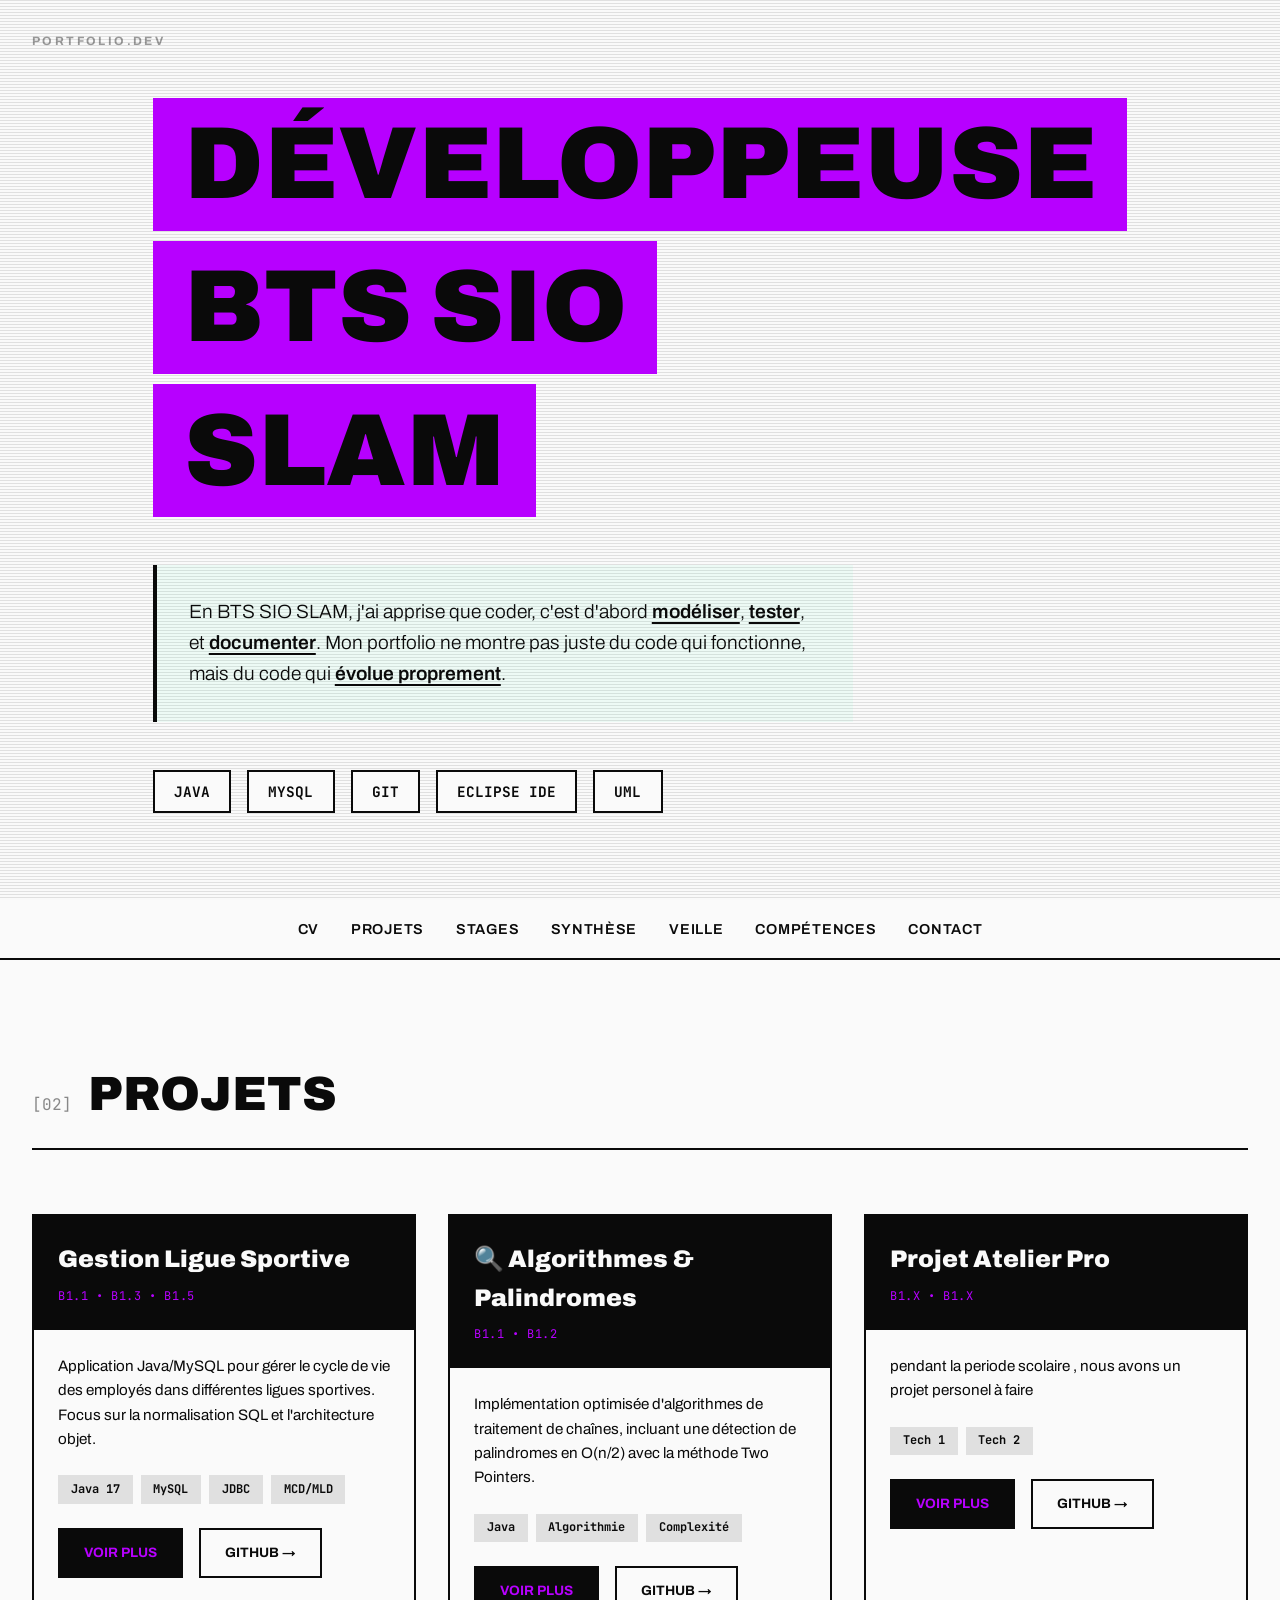
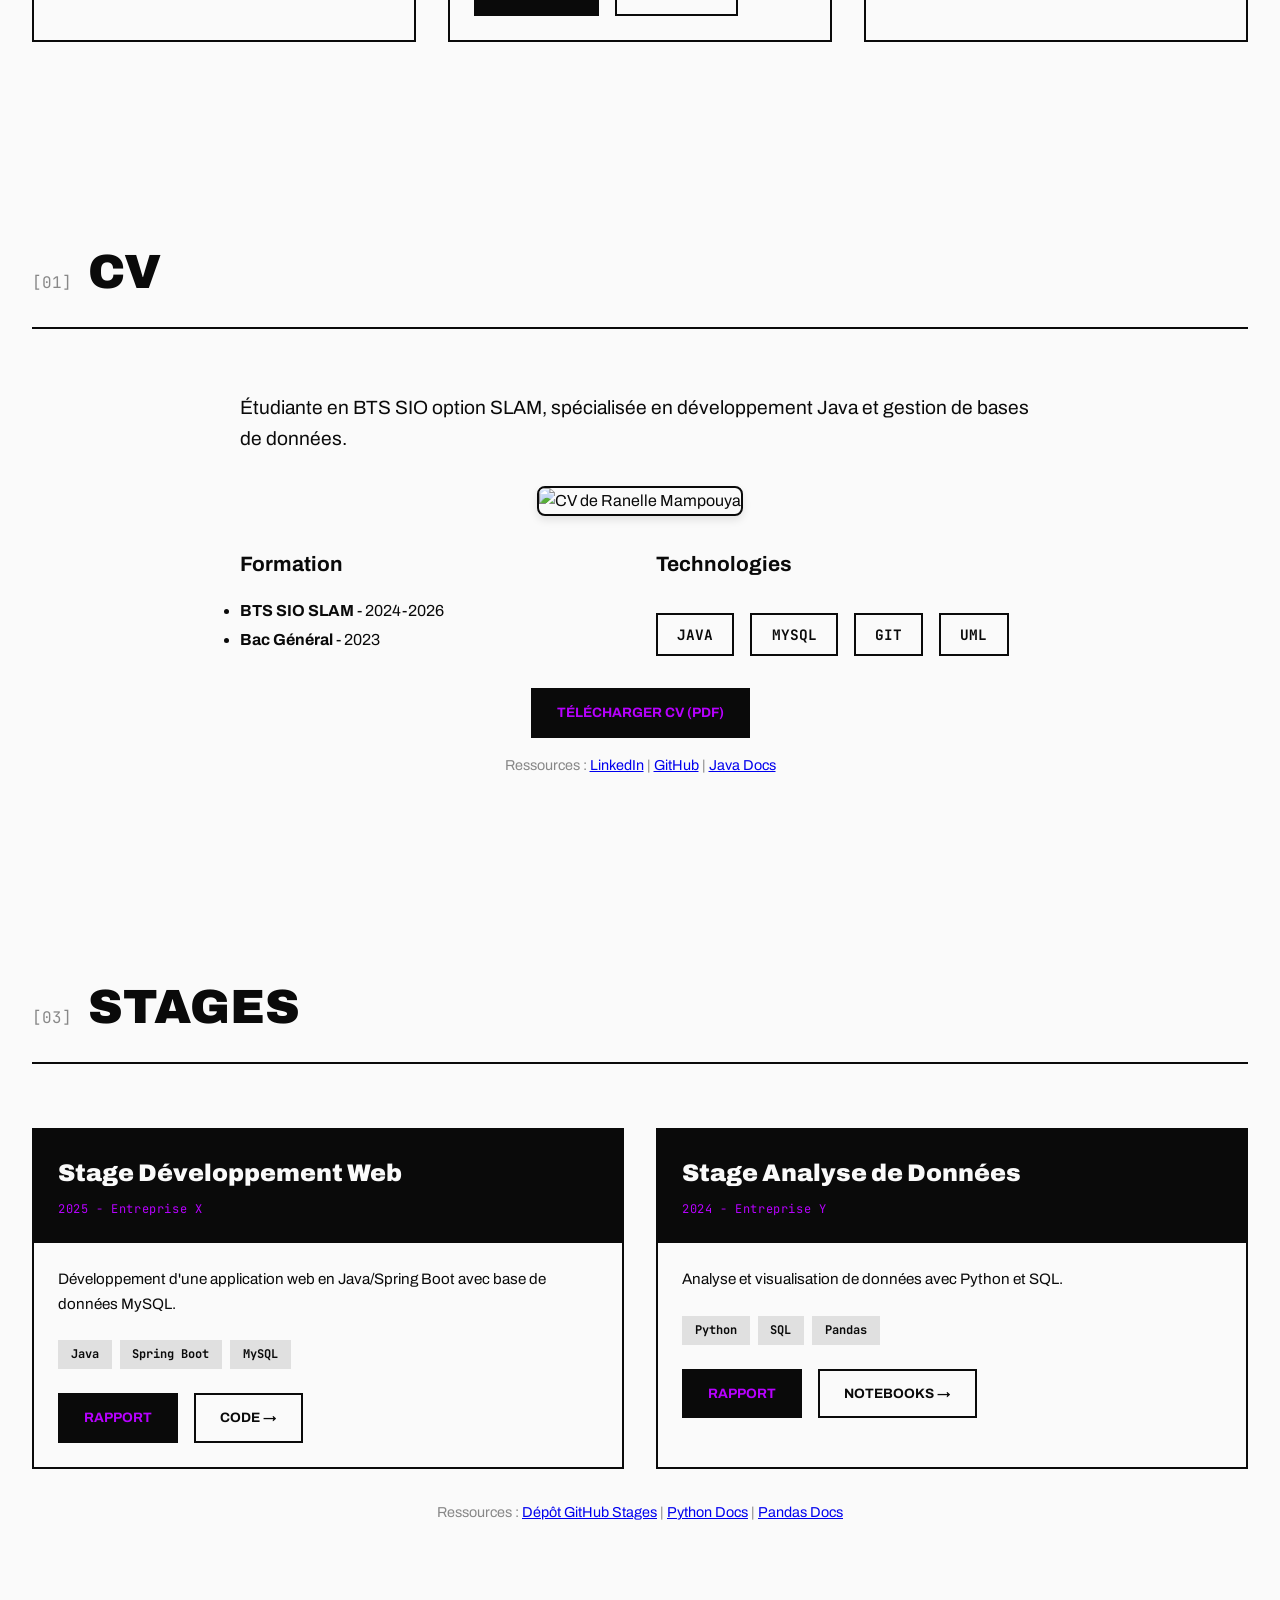
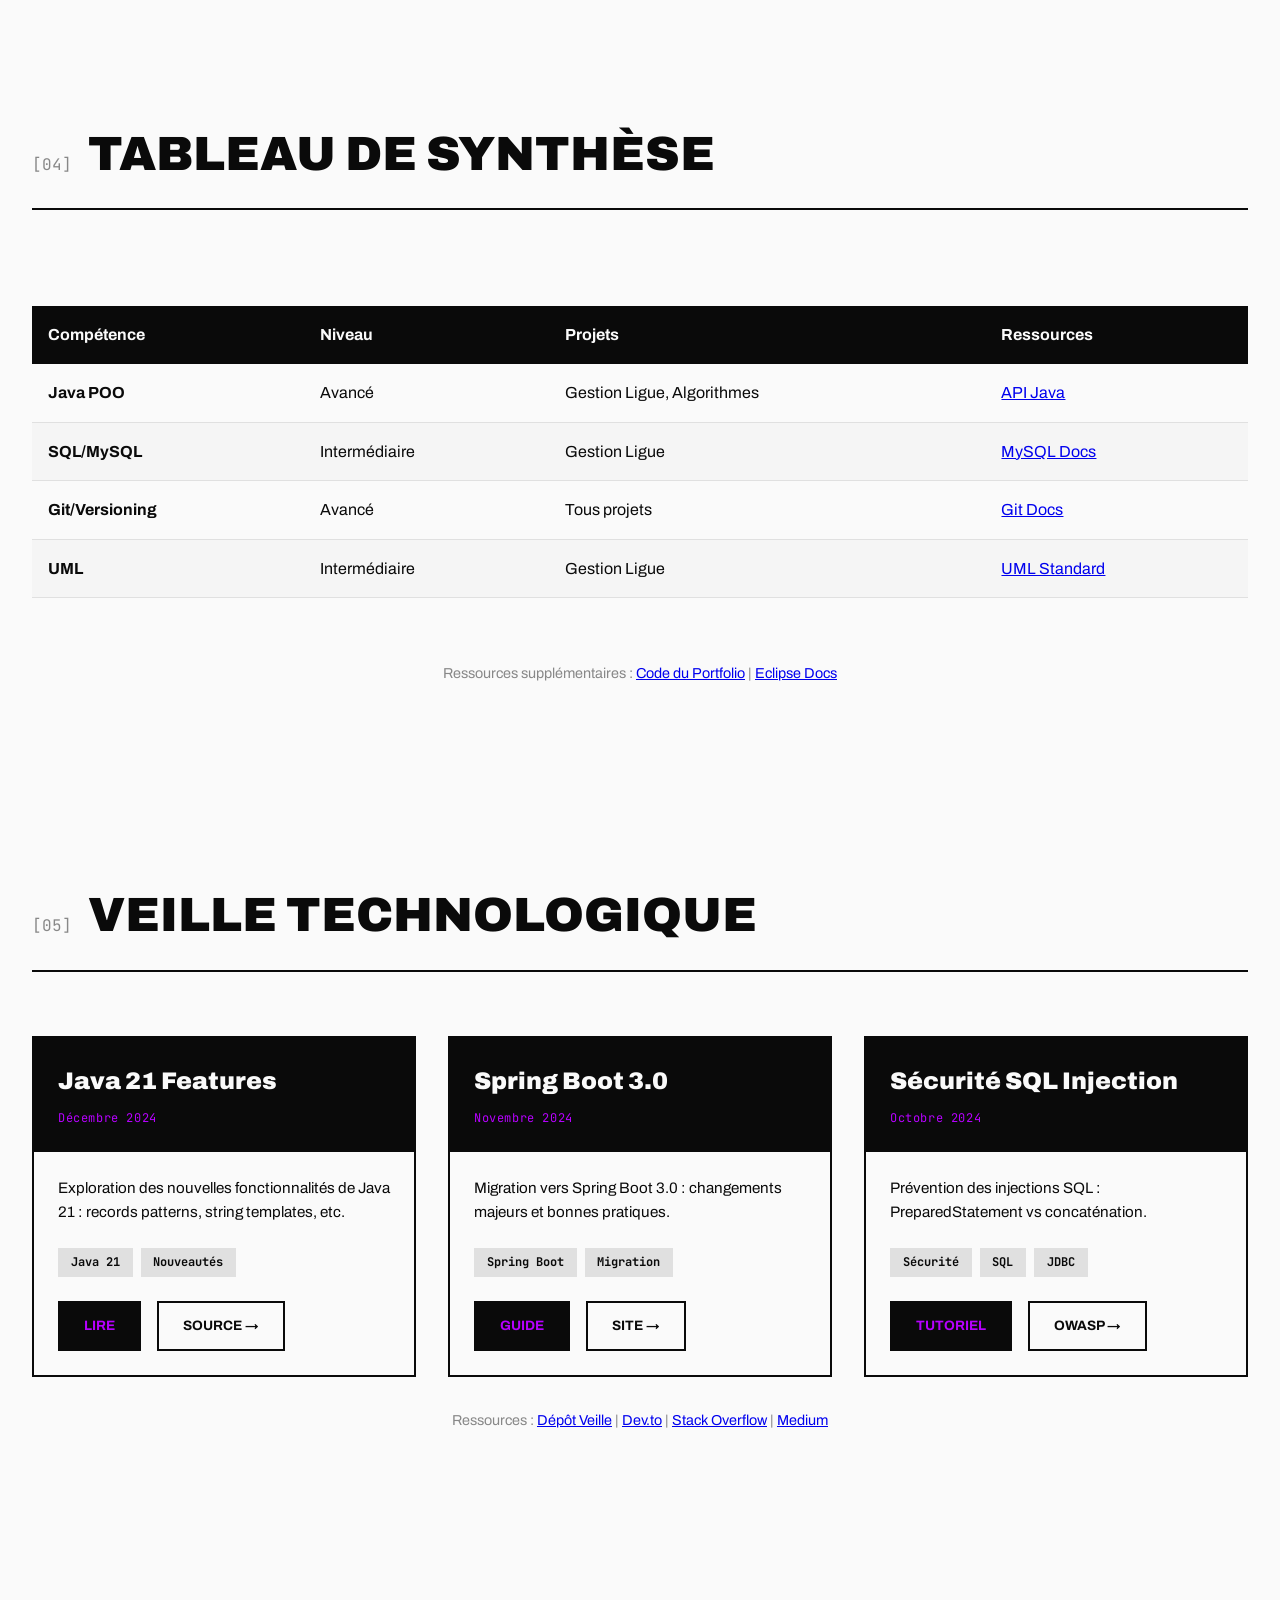
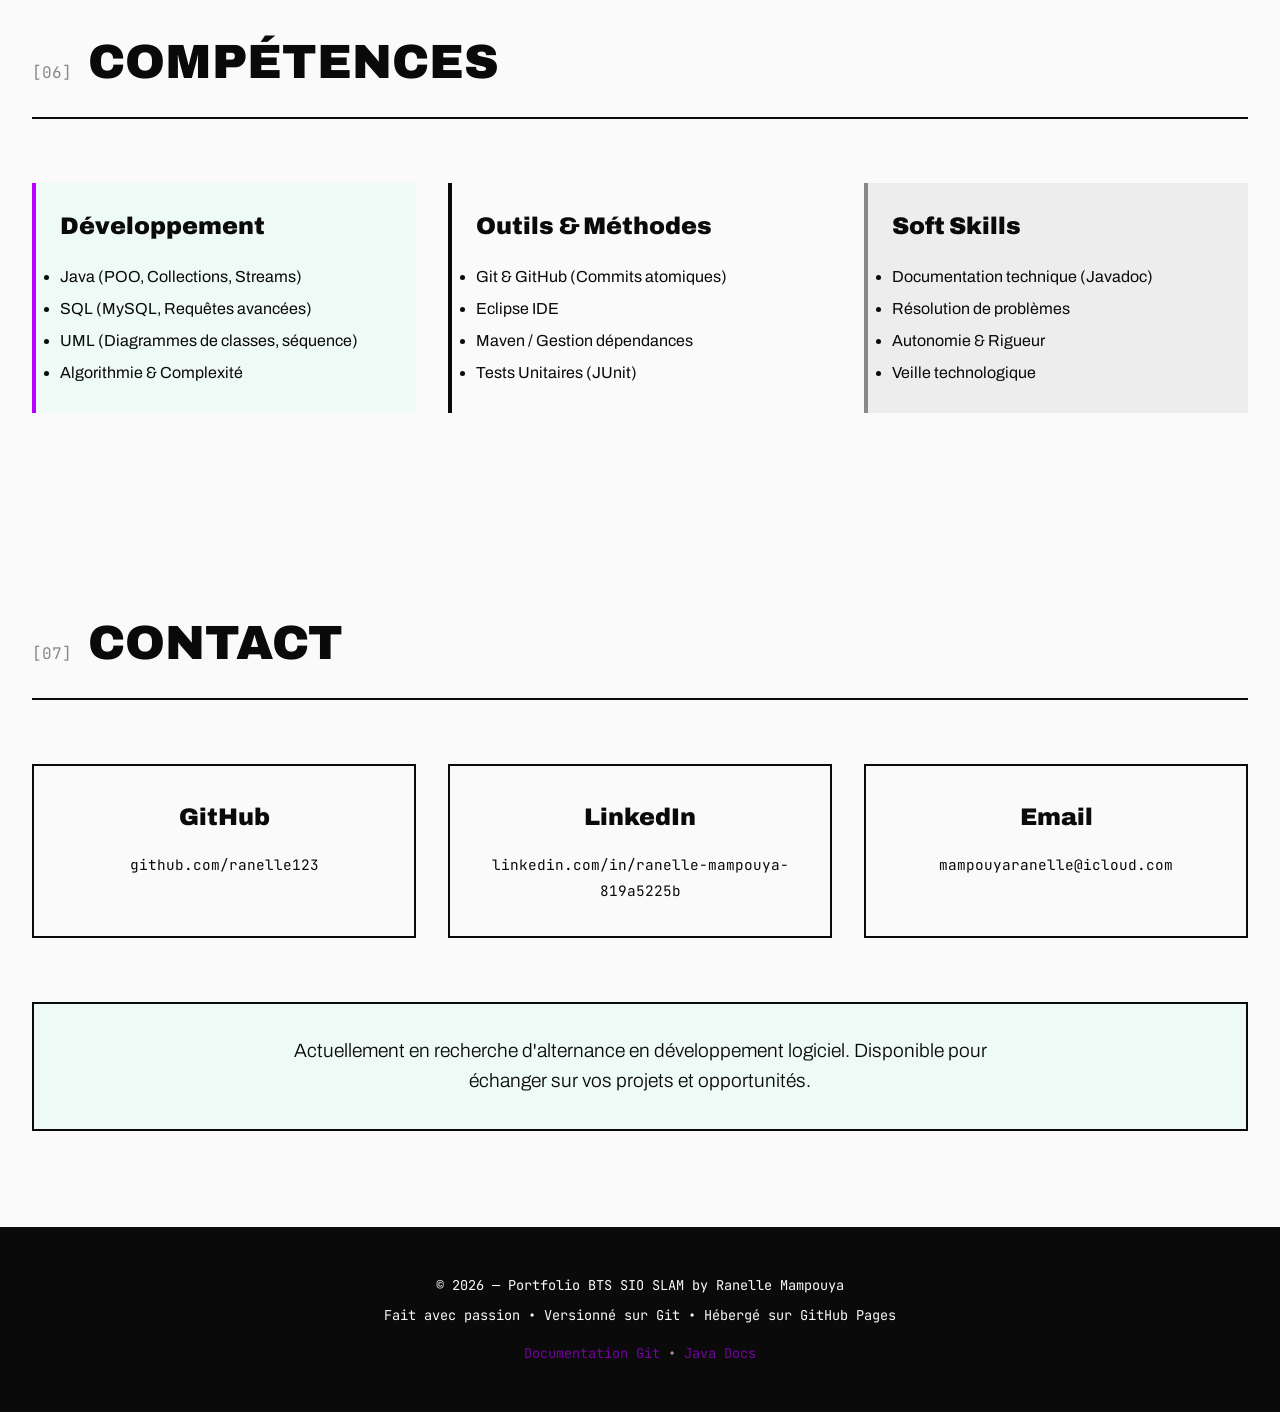
==== index.html @ 843cbacb "renommer les fichiers" ====
<!DOCTYPE html>
<html lang="fr">
<head>
    <meta charset="UTF-8">
    <meta name="viewport" content="width=device-width, initial-scale=1.0">
    <title>Portfolio BTS SIO SLAM — Développeur Java & SQL</title>
    <link rel="preconnect" href="https://fonts.googleapis.com">
    <link rel="preconnect" href="https://fonts.gstatic.com" crossorigin>
    <link href="https://fonts.googleapis.com/css2?family=JetBrains+Mono:wght@400;700&family=Archivo:wght@300;600;900&display=swap" rel="stylesheet">
    <link rel="stylesheet" href="Ranelle.css">
</head>
<body>
    <!-- HERO SECTION -->
    <section class="hero">
        <div class="hero-content">
            <h1>
                <span>Développeuse</span>
                <span>BTS SIO</span>
                <span>SLAM</span>
            </h1>
            
            <div class="manifesto">
                En BTS SIO SLAM, j'ai apprise que coder, c'est d'abord <strong>modéliser</strong>, <strong>tester</strong>, et <strong>documenter</strong>. Mon portfolio ne montre pas juste du code qui fonctionne, mais du code qui <strong>évolue proprement</strong>.
            </div>

            <div class="stack-badges">
                <span class="badge">Java</span>
                <span class="badge">MySQL</span>
                <span class="badge">Git</span>
                <span class="badge">Eclipse IDE</span>
                <span class="badge">UML</span>
            </div>
        </div>
    </section>

    <!-- NAVIGATION -->
    <nav id="main-nav">
        <ul>
            <li><a href="#cv">CV</a></li>
            <li><a href="#projets">Projets</a></li>
            <li><a href="#stages">Stages</a></li>
            <li><a href="#synthese">Synthèse</a></li>
            <li><a href="#veille">Veille</a></li>
            <li><a href="#competences">Compétences</a></li>
            <li><a href="#contact">Contact</a></li>
        </ul>
    </nav>

    <!-- PROJETS SECTION -->
    <section id="projets" class="fade-in">
        <div class="section-header">
            <span class="section-number">[02]</span>
            <h2 class="section-title">Projets</h2>
        </div>

        <div class="projects-grid">
            <!-- PROJET 1: Gestion Ligue Sportive -->
            <article class="project-card">
                <div class="project-header">
                    <h3 class="project-title"> Gestion Ligue Sportive</h3>
                    <p class="project-competences">B1.1 • B1.3 • B1.5</p>
                </div>
                <div class="project-body">
                    <p class="project-description">
                        Application Java/MySQL pour gérer le cycle de vie des employés dans différentes ligues sportives. Focus sur la normalisation SQL et l'architecture objet.
                    </p>
                    <div class="project-tech">
                        <span class="tech-tag">Java 17</span>
                        <span class="tech-tag">MySQL</span>
                        <span class="tech-tag">JDBC</span>
                        <span class="tech-tag">MCD/MLD</span>
                    </div>
                    <div class="project-actions">
                        <a href="#case-ligue" class="btn btn-primary" onclick="showCase('case-ligue'); return false;">Voir plus</a>
                        <a href="#" class="btn" onclick="alert('Lien GitHub: [À remplacer par votre URL]'); return false;">GitHub →</a>
                    </div>
                </div>
            </article>

            <!-- PROJET 2: Algorithmes de Recherche -->
            <article class="project-card">
                <div class="project-header">
                    <h3 class="project-title">🔍 Algorithmes & Palindromes</h3>
                    <p class="project-competences">B1.1 • B1.2</p>
                </div>
                <div class="project-body">
                    <p class="project-description">
                        Implémentation optimisée d'algorithmes de traitement de chaînes, incluant une détection de palindromes en O(n/2) avec la méthode Two Pointers.
                    </p>
                    <div class="project-tech">
                        <span class="tech-tag">Java</span>
                        <span class="tech-tag">Algorithmie</span>
                        <span class="tech-tag">Complexité</span>
                    </div>
                    <div class="project-actions">
                        <a href="#case-algo" class="btn btn-primary" onclick="showCase('case-algo'); return false;">Voir plus</a>
                        <a href="#" class="btn" onclick="alert('Lien GitHub: [À remplacer mon votre URL]'); return false;">GitHub →</a>
                    </div>
                </div>
            </article>

            <!-- PROJET 3: À PERSONNALISER -->
            <article class="project-card">
                <div class="project-header">
                    <h3 class="project-title">Projet Atelier Pro</h3>
                    <p class="project-competences">B1.X • B1.X</p>
                </div>
                <div class="project-body">
                    <p class="project-description">
                        pendant la periode scolaire , nous avons un projet personel à faire
                    </p>
                    <div class="project-tech">
                        <span class="tech-tag">Tech 1</span>
                        <span class="tech-tag">Tech 2</span>
                    </div>
                    <div class="project-actions">
                        <a href="Projet.html" class="btn btn-primary"> voir plus</a>
                        <a href="#" class="btn">GitHub →</a>
                    </div>
                </div>
            </article>
        </div>
    </section>

    <!-- CV SECTION -->
    <section id="cv" class="fade-in">
        <div class="section-header">
            <span class="section-number">[01]</span>
            <h2 class="section-title">CV</h2>
        </div>

        <div style="max-width: 800px; margin: 0 auto;">
            <p style="font-size: 1.2rem; margin-bottom: 2rem;">
                Étudiante en BTS SIO option SLAM, spécialisée en développement Java et gestion de bases de données.
            </p>

            <div style="text-align: center; margin-bottom: 2rem;">
                <img src="images/cv.jpg" alt="CV de Ranelle Mampouya" style="max-width: 100%; height: auto; border: 2px solid var(--noir); border-radius: 8px; box-shadow: 0 4px 8px rgba(0,0,0,0.1);">
            </div>

            <div style="display: grid; grid-template-columns: 1fr 1fr; gap: 2rem; margin-bottom: 2rem;">
                <div>
                    <h3 style="font-size: 1.3rem; margin-bottom: 1rem;">Formation</h3>
                    <ul style="line-height: 1.8;">
                        <li><strong>BTS SIO SLAM</strong> - 2024-2026</li>
                        <li><strong>Bac Général</strong> - 2023</li>
                    </ul>
                </div>
                <div>
                    <h3 style="font-size: 1.3rem; margin-bottom: 1rem;">Technologies</h3>
                    <div class="stack-badges" style="justify-content: flex-start;">
                        <span class="badge">Java</span>
                        <span class="badge">MySQL</span>
                        <span class="badge">Git</span>
                        <span class="badge">UML</span>
                    </div>
                </div>
            </div>

            <div style="text-align: center;">
                <a href="#" class="btn btn-primary" onclick="alert('Télécharger CV.pdf'); return false;">Télécharger CV (PDF)</a>
                <p style="margin-top: 1rem; font-size: 0.9rem; color: var(--gris);">
                    Ressources : <a href="https://www.linkedin.com/in/ranelle-mampouya-819a5225b/" target="_blank">LinkedIn</a> | 
                    <a href="https://github.com/ranelle123" target="_blank">GitHub</a> | 
                    <a href="https://docs.oracle.com/en/java/javase/17/docs/api/" target="_blank">Java Docs</a>
                </p>
            </div>
        </div>
    </section>

    <!-- STAGES SECTION -->
    <section id="stages" class="fade-in">
        <div class="section-header">
            <span class="section-number">[03]</span>
            <h2 class="section-title">Stages</h2>
        </div>

        <div class="projects-grid">
            <article class="project-card">
                <div class="project-header">
                    <h3 class="project-title">Stage Développement Web</h3>
                    <p class="project-competences">2025 - Entreprise X</p>
                </div>
                <div class="project-body">
                    <p class="project-description">
                        Développement d'une application web en Java/Spring Boot avec base de données MySQL.
                    </p>
                    <div class="project-tech">
                        <span class="tech-tag">Java</span>
                        <span class="tech-tag">Spring Boot</span>
                        <span class="tech-tag">MySQL</span>
                    </div>
                    <div class="project-actions">
                        <a href="#" class="btn btn-primary" onclick="alert('Rapport de stage disponible'); return false;">Rapport</a>
                        <a href="#" class="btn" onclick="alert('Code source sur GitHub'); return false;">Code →</a>
                    </div>
                </div>
            </article>

            <article class="project-card">
                <div class="project-header">
                    <h3 class="project-title">Stage Analyse de Données</h3>
                    <p class="project-competences">2024 - Entreprise Y</p>
                </div>
                <div class="project-body">
                    <p class="project-description">
                        Analyse et visualisation de données avec Python et SQL.
                    </p>
                    <div class="project-tech">
                        <span class="tech-tag">Python</span>
                        <span class="tech-tag">SQL</span>
                        <span class="tech-tag">Pandas</span>
                    </div>
                    <div class="project-actions">
                        <a href="#" class="btn btn-primary" onclick="alert('Rapport disponible'); return false;">Rapport</a>
                        <a href="#" class="btn" onclick="alert('Notebooks Jupyter'); return false;">Notebooks →</a>
                    </div>
                </div>
            </article>
        </div>

        <div style="text-align: center; margin-top: 2rem;">
            <p style="font-size: 0.9rem; color: var(--gris);">
                Ressources : <a href="https://github.com/ranelle123/stages" target="_blank">Dépôt GitHub Stages</a> | 
                <a href="https://docs.python.org/3/" target="_blank">Python Docs</a> | 
                <a href="https://pandas.pydata.org/docs/" target="_blank">Pandas Docs</a>
            </p>
        </div>
    </section>

    <!-- TABLEAU DE SYNTHESE SECTION -->
    <section id="synthese" class="fade-in">
        <div class="section-header">
            <span class="section-number">[04]</span>
            <h2 class="section-title">Tableau de Synthèse</h2>
        </div>

        <div style="overflow-x: auto;">
            <table style="width: 100%; border-collapse: collapse; margin: 2rem 0;">
                <thead>
                    <tr style="background: var(--noir); color: var(--blanc);">
                        <th style="padding: 1rem; text-align: left;">Compétence</th>
                        <th style="padding: 1rem; text-align: left;">Niveau</th>
                        <th style="padding: 1rem; text-align: left;">Projets</th>
                        <th style="padding: 1rem; text-align: left;">Ressources</th>
                    </tr>
                </thead>
                <tbody>
                    <tr style="border-bottom: 1px solid var(--gris-clair);">
                        <td style="padding: 1rem;"><strong>Java POO</strong></td>
                        <td style="padding: 1rem;">Avancé</td>
                        <td style="padding: 1rem;">Gestion Ligue, Algorithmes</td>
                        <td style="padding: 1rem;"><a href="https://docs.oracle.com/en/java/javase/17/docs/api/" target="_blank">API Java</a></td>
                    </tr>
                    <tr style="border-bottom: 1px solid var(--gris-clair); background: rgba(0,0,0,0.02);">
                        <td style="padding: 1rem;"><strong>SQL/MySQL</strong></td>
                        <td style="padding: 1rem;">Intermédiaire</td>
                        <td style="padding: 1rem;">Gestion Ligue</td>
                        <td style="padding: 1rem;"><a href="https://dev.mysql.com/doc/" target="_blank">MySQL Docs</a></td>
                    </tr>
                    <tr style="border-bottom: 1px solid var(--gris-clair);">
                        <td style="padding: 1rem;"><strong>Git/Versioning</strong></td>
                        <td style="padding: 1rem;">Avancé</td>
                        <td style="padding: 1rem;">Tous projets</td>
                        <td style="padding: 1rem;"><a href="https://git-scm.com/doc" target="_blank">Git Docs</a></td>
                    </tr>
                    <tr style="border-bottom: 1px solid var(--gris-clair); background: rgba(0,0,0,0.02);">
                        <td style="padding: 1rem;"><strong>UML</strong></td>
                        <td style="padding: 1rem;">Intermédiaire</td>
                        <td style="padding: 1rem;">Gestion Ligue</td>
                        <td style="padding: 1rem;"><a href="https://www.uml.org/" target="_blank">UML Standard</a></td>
                    </tr>
                </tbody>
            </table>
        </div>

        <div style="text-align: center; margin-top: 2rem;">
            <p style="font-size: 0.9rem; color: var(--gris);">
                Ressources supplémentaires : <a href="https://github.com/ranelle123/portfolio" target="_blank">Code du Portfolio</a> | 
                <a href="https://www.eclipse.org/documentation/" target="_blank">Eclipse Docs</a>
            </p>
        </div>
    </section>

    <!-- VEILLE SECTION -->
    <section id="veille" class="fade-in">
        <div class="section-header">
            <span class="section-number">[05]</span>
            <h2 class="section-title">Veille Technologique</h2>
        </div>

        <div class="projects-grid">
            <article class="project-card">
                <div class="project-header">
                    <h3 class="project-title">Java 21 Features</h3>
                    <p class="project-competences">Décembre 2024</p>
                </div>
                <div class="project-body">
                    <p class="project-description">
                        Exploration des nouvelles fonctionnalités de Java 21 : records patterns, string templates, etc.
                    </p>
                    <div class="project-tech">
                        <span class="tech-tag">Java 21</span>
                        <span class="tech-tag">Nouveautés</span>
                    </div>
                    <div class="project-actions">
                        <a href="#" class="btn btn-primary" onclick="alert('Article complet'); return false;">Lire</a>
                        <a href="https://openjdk.org/projects/jdk/21/" target="_blank" class="btn">Source →</a>
                    </div>
                </div>
            </article>

            <article class="project-card">
                <div class="project-header">
                    <h3 class="project-title">Spring Boot 3.0</h3>
                    <p class="project-competences">Novembre 2024</p>
                </div>
                <div class="project-body">
                    <p class="project-description">
                        Migration vers Spring Boot 3.0 : changements majeurs et bonnes pratiques.
                    </p>
                    <div class="project-tech">
                        <span class="tech-tag">Spring Boot</span>
                        <span class="tech-tag">Migration</span>
                    </div>
                    <div class="project-actions">
                        <a href="#" class="btn btn-primary" onclick="alert('Guide de migration'); return false;">Guide</a>
                        <a href="https://spring.io/projects/spring-boot" target="_blank" class="btn">Site →</a>
                    </div>
                </div>
            </article>

            <article class="project-card">
                <div class="project-header">
                    <h3 class="project-title">Sécurité SQL Injection</h3>
                    <p class="project-competences">Octobre 2024</p>
                </div>
                <div class="project-body">
                    <p class="project-description">
                        Prévention des injections SQL : PreparedStatement vs concaténation.
                    </p>
                    <div class="project-tech">
                        <span class="tech-tag">Sécurité</span>
                        <span class="tech-tag">SQL</span>
                        <span class="tech-tag">JDBC</span>
                    </div>
                    <div class="project-actions">
                        <a href="#" class="btn btn-primary" onclick="alert('Tutoriel sécurité'); return false;">Tutoriel</a>
                        <a href="https://owasp.org/www-community/attacks/SQL_Injection" target="_blank" class="btn">OWASP →</a>
                    </div>
                </div>
            </article>
        </div>

        <div style="text-align: center; margin-top: 2rem;">
            <p style="font-size: 0.9rem; color: var(--gris);">
                Ressources : <a href="https://github.com/ranelle123/veille-tech" target="_blank">Dépôt Veille</a> | 
                <a href="https://dev.to/" target="_blank">Dev.to</a> | 
                <a href="https://stackoverflow.com/" target="_blank">Stack Overflow</a> | 
                <a href="https://medium.com/" target="_blank">Medium</a>
            </p>
        </div>
    </section>

    <!-- CASE STUDY: LIGUE SPORTIVE -->
    <section id="case-ligue" class="case-study">
        <a href="#projets" class="btn back-button" onclick="hideCase('case-ligue'); return false;">← Retour aux projets</a>
        
        <div class="case-study-header">
            <h2 class="case-study-title">Gestion Ligue Sportive</h2>
            <p class="case-study-subtitle">Architecture Java • Normalisation SQL • Versioning Git</p>
        </div>

        <div class="case-content">
            <!-- PRÉSENTATION -->
            <div class="case-section">
                <h3> Présentation du Projet</h3>
                <p>
                    Réalisé sous Eclipse, ce projet a pour but de gérer le cycle de vie des employés au sein de différentes ligues sportives. L'enjeu était de créer une application robuste capable de gérer à la fois une logique métier complexe en Java et une persistance de données cohérente en SQL.
                </p>

                <h4> Stack Technique</h4>
                <ul style="list-style: none; padding-left: 0;">
                    <li><strong>Langage :</strong> Java (JDK 17+)</li>
                    <li><strong>IDE :</strong> Eclipse IDE</li>
                    <li><strong>Base de données :</strong> MySQL</li>
                    <li><strong>Versionning :</strong> Git (Workflow basé sur des commits atomiques)</li>
                </ul>
            </div>

            <!-- DÉFIS TECHNIQUES -->
            <div class="case-section">
                <h3> Défis Techniques & Solutions</h3>

                <h4>1. Architecture de la Base de Données (MCD vers SQL)</h4>
                <p>
                    L'un des points clés a été la modélisation de l'association <strong>"Appartenir"</strong>.
                </p>

                <div class="highlight-box">
                    <strong>Problématique :</strong> Initialement conçue comme une simple relation 1,N, j'ai dû faire évoluer le schéma pour intégrer une table de jointure.<br><br>
                    <strong>Solution :</strong> Ce choix permet de conserver l'historique des dates d'arrivée et de départ d'un employé sans écraser ses données précédentes, respectant ainsi les principes de normalisation de la base de données.
                </div>

                <div class="diagram">
                    <div class="diagram-title"> Version 1 (Problématique)</div>
                    <div class="diagram-box">
                        Employe ──(1,N)── Ligue<br>
                         Perte d'historique si départ
                    </div>
                    <div class="arrow">↓ Refactoring ↓</div>
                    <div class="diagram-title"> Version 2 (Solution)</div>
                    <div class="diagram-box">
                        Employe ──Appartenir── Ligue<br>
                        Champs : dateArrivee, dateDepart<br>
                         Conservation de l'historique
                    </div>
                </div>

                <h4>2. Logique Algorithmique (Traitement des chaînes)</h4>
                <p> 
                    Pour le module de recherche, j'ai implémenté un algorithme de vérification de palindromes optimisé.
                </p>
                <div class="highlight-box">
                    <strong>Approche :</strong> Utilisation de la méthode <code>charAt()</code> avec une stratégie à deux pointeurs (Two Pointers).<br><br>
                    <strong>Optimisation :</strong> La complexité est de <strong>O(n/2)</strong>, car l'algorithme s'arrête dès qu'une différence est détectée, économisant ainsi des ressources processeur par rapport à une inversion complète de la chaîne.
                </div>

                <div class="code-block">
    </div>

                <h4>3. Expérience Utilisateur en CLI</h4>
                <p>
                    L'interface en ligne de commande a été pensée pour être sécurisée :
                </p>
                <div class="highlight-box">
                    <strong>Flux de contrôle :</strong> L'utilisateur doit obligatoirement sélectionner et valider un employé par son ID avant de pouvoir accéder aux options de modification ou de suppression. Cela évite les erreurs de manipulation accidentelle de données.
                </div>

                <div class="code-block">

                </div>
            </div>

            <!-- ÉVOLUTION GIT -->
            <div class="case-section">
                <h3> Évolution Git du Projet</h3>
                <p>
                    Le versioning Git a permis de tracer l'évolution architecturale du projet, notamment la refonte de la modélisation de la base de données.
                </p>

                <div class="timeline">
                    <div class="timeline-item">
                        <span class="commit-hash">[Commit a3f2b1c]</span><br>
                        <strong>Initial :</strong> Relation 1:N Employe ↔ Ligue
                    </div>
                    <div class="timeline-item">
                        <span class="commit-hash">[Commit 7d8e9f0]</span><br>
                        <strong>Refactor :</strong> Ajout table 'Appartenir' pour historique
                    </div>
                    <div class="timeline-item">
                        <span class="commit-hash">[Commit 2c4a5b6]</span><br>
                        <strong>Fix :</strong> Correction de la contrainte de clé étrangère
                    </div>
                    <div class="timeline-item">
                        <span class="commit-hash">[Commit f1a9c3d]</span><br>
                        <strong>Docs :</strong> Génération Javadoc complète
                    </div>
                </div>
            </div>

            <!-- COMPÉTENCES MOBILISÉES -->
            <div class="case-section">
                <h3> Compétences Mobilisées</h3>
                <ul style="list-style: none; padding-left: 0; font-size: 1.05rem;">
                    <li style="margin-bottom: 1rem;">
                        <strong>B1.1 - Recherche de solutions techniques :</strong><br>
                        Optimisation algorithmique (Two Pointers), choix de l'architecture de persistance (JDBC vs ORM).
                    </li>
                    <li style="margin-bottom: 1rem;">
                        <strong>B1.3 - Développement d'une solution applicative :</strong><br>
                        Conception objet (héritage, interfaces, polymorphisme), implémentation du pattern DAO.
                    </li>
                    <li style="margin-bottom: 1rem;">
                        <strong>B1.5 - Gestion des données :</strong><br>
                        Normalisation SQL (3NF), gestion de l'intégrité référentielle, requêtes JOIN complexes.
                    </li>
                </ul>
            </div>

            <!-- LIVRABLES -->
            <div class="case-section" style="background: rgba(0,0,0,0.05);">
                <h3>Livrables</h3>
                <ul style="font-size: 1.05rem; line-height: 2;">
                    <li><strong>Script SQL :</strong> <a href="#" style="color: var(--accent-dim);">[Lien vers le commit du fichier .sql]</a></li>
                    <li><strong>Code Source :</strong> <a href="#" style="color: var(--accent-dim);">[https://github.com/Kofi-shalom/personnel]</a></li>
                    <li><strong>Documentation :</strong> Javadoc générée (disponible dans /docs)</li>
                    <li><strong>Diagrammes UML :</strong> Diagramme de classes et de séquence</li>
                </ul>
            </div>
        </div>
    </section>

    <!-- CASE STUDY: ALGORITHMES -->
    <section id="case-algo" class="case-study">
        <a href="#projets" class="btn back-button" onclick="hideCase('case-algo'); return false;">← Retour aux projets</a>
        
        <div class="case-study-header">
            <h2 class="case-study-title">Algorithmes de Recherche</h2>
            <p class="case-study-subtitle">Optimisation • Complexité • Tests Unitaires</p>
        </div>

        <div class="case-content">
            <div class="case-section">
                <h3> Objectif du Module</h3>
                <p>
                    Ce projet académique avait pour but d'explorer les techniques d'optimisation algorithmique en Java, avec un focus particulier sur le traitement de chaînes de caractères.
                </p>
            </div>

            <div class="case-section">
                <h3> Implémentation Technique</h3>
                
                <h4>Algorithme Two Pointers pour Palindromes</h4>
                <p>
                    Plutôt que d'inverser la chaîne complète (O(n) en mémoire supplémentaire), j'ai opté pour une vérification in-place avec deux pointeurs.
                </p>

                <div class="highlight-box">
                    <strong>Avantage :</strong> Complexité temporelle O(n/2) avec arrêt anticipé dès détection d'une non-correspondance.<br>
                    <strong>Complexité spatiale :</strong> O(1) - pas de structure de données auxiliaire.
                </div>

                <div class="code-block">
public class PalindromeChecker {
    
    public static boolean isPalindrome(String str) {
        // Normalisation (suppression espaces, minuscules)
        str = str.replaceAll("\\s+", "").toLowerCase();
        
        int left = 0;
        int right = str.length() - 1;
        
        while (left < right) {
            if (str.charAt(left) != str.charAt(right)) {
                return false; // Arrêt anticipé
            }
            left++;
            right--;
        }
        return true;
    }
}
                </div>

                <h4>Tests Unitaires (JUnit)</h4>
                <div class="code-block">
@Test
public void testPalindromeCasNominal() {
    assertTrue(isPalindrome("kayak"));
}

@Test
public void testPalindromeAvecEspaces() {
    assertTrue(isPalindrome("A man a plan a canal Panama"));
}

@Test
public void testChaineVide() {
    assertFalse(isPalindrome(""));
}
                </div>
            </div>

            <div class="case-section">
                <h3>Analyse de Performance</h3>
                <p>
                    Comparaison empirique avec l'approche naïve (inversion complète + comparaison) :
                </p>
                <ul style="font-size: 1.05rem; line-height: 2;">
                    <li><strong>String de 1000 caractères :</strong> Gain de ~40% en temps d'exécution</li>
                    <li><strong>String de 10000 caractères :</strong> Gain de ~60% (arrêt anticipé fréquent)</li>
                </ul>
            </div>
        </div>
    </section>

    <!-- COMPÉTENCES SECTION -->
    <section id="competences" class="fade-in">
        <div class="section-header">
            <span class="section-number">[06]</span>
            <h2 class="section-title">Compétences</h2>
        </div>

        <div style="display: grid; grid-template-columns: repeat(auto-fit, minmax(300px, 1fr)); gap: 2rem;">
            <div style="border-left: 4px solid var(--accent); padding: 1.5rem; background: rgba(0,255,157,0.05);">
                <h3 style="font-size: 1.5rem; margin-bottom: 1rem; font-weight: 900;">Développement</h3>
                <ul style="line-height: 2;">
                    <li>Java (POO, Collections, Streams)</li>
                    <li>SQL (MySQL, Requêtes avancées)</li>
                    <li>UML (Diagrammes de classes, séquence)</li>
                    <li>Algorithmie & Complexité</li>
                </ul>
            </div>

            <div style="border-left: 4px solid var(--noir); padding: 1.5rem;">
                <h3 style="font-size: 1.5rem; margin-bottom: 1rem; font-weight: 900;">Outils & Méthodes</h3>
                <ul style="line-height: 2;">
                    <li>Git & GitHub (Commits atomiques)</li>
                    <li>Eclipse IDE</li>
                    <li>Maven / Gestion dépendances</li>
                    <li>Tests Unitaires (JUnit)</li>
                </ul>
            </div>

            <div style="border-left: 4px solid var(--gris); padding: 1.5rem; background: rgba(0,0,0,0.05);">
                <h3 style="font-size: 1.5rem; margin-bottom: 1rem; font-weight: 900;">Soft Skills</h3>
                <ul style="line-height: 2;">
                    <li>Documentation technique (Javadoc)</li>
                    <li>Résolution de problèmes</li>
                    <li>Autonomie & Rigueur</li>
                    <li>Veille technologique</li>
                </ul>
            </div>
        </div>
    </section>

    <!-- CONTACT SECTION -->
    <section id="contact" class="fade-in">
        <div class="section-header">
            <span class="section-number">[07]</span>
            <h2 class="section-title">Contact</h2>
        </div>

        <div class="contact-grid">
            <div class="contact-card">
                <h3>GitHub</h3>
                <a href="https://github.com/ranelle123" target="_blank">github.com/ranelle123</a>
            </div>

            <div class="contact-card">
                <h3>LinkedIn</h3>
                <a href="https://www.linkedin.com/in/ranelle-mampouya-819a5225b/" target="_blank">linkedin.com/in/ranelle-mampouya-819a5225b</a>
            </div>

            <div class="contact-card">
                <h3>Email</h3>
                <a href="mampouyaranelle@icloud.com">mampouyaranelle@icloud.com</a>
            </div>
        </div>

        <div style="text-align: center; margin-top: 4rem; padding: 2rem; border: var(--border); background: rgba(0,255,157,0.05);">
            <p style="font-size: 1.2rem; font-weight: 300; max-width: 700px; margin: 0 auto;">
                Actuellement en recherche d'alternance en développement logiciel. 
                Disponible pour échanger sur vos projets et opportunités.
            </p>
        </div>
    </section>

   
    <footer>
        <p>© 2026 — Portfolio BTS SIO SLAM by Ranelle Mampouya</p>
        <p style="margin-top: 0.5rem;">Fait avec passion • Versionné sur Git • Hébergé sur GitHub Pages</p>
        <p style="margin-top: 1rem; opacity: 0.6;">
            <a href="https://docs.github.com" target="_blank">Documentation Git</a> • 
            <a href="https://docs.oracle.com/en/java/" target="_blank">Java Docs</a>
        </p>
    </footer>

    <script src="Ranelle.js"></script>
</body>
</html>
---- Ranelle.css ----
/* Styles extracted from inline <style> in Ranelle.html */
:root {
	--noir: #0a0a0a;
	--blanc: #fafafa;
	--accent: #b700ff;
	--accent-dim: #00cc7e;
	--gris: #888;
	--gris-clair: #e0e0e0;
	--border: 2px solid var(--noir);
}

* {
	margin: 0;
	padding: 0;
	box-sizing: border-box;
}

body {
	font-family: 'Archivo', sans-serif;
	background: var(--blanc);
	color: var(--noir);
	line-height: 1.6;
	overflow-x: hidden;
}

code, .mono {
	font-family: 'JetBrains Mono', monospace;
}

/* === HEADER HERO === */
.hero {
	min-height: 100vh;
	display: flex;
	flex-direction: column;
	justify-content: center;
	padding: 2rem;
	position: relative;
	background: 
		repeating-linear-gradient(
			0deg,
			transparent,
			transparent 2px,
			var(--gris-clair) 2px,
			var(--gris-clair) 3px
		);
}

.hero::before {
	content: 'PORTFOLIO.DEV';
	position: absolute;
	top: 2rem;
	left: 2rem;
	font-size: 0.75rem;
	font-weight: 700;
	letter-spacing: 0.2em;
	opacity: 0.4;
}

.hero-content {
	max-width: 1200px;
	margin: 0 auto;
	animation: fadeInUp 0.8s ease-out;
}

@keyframes fadeInUp {
	from {
		opacity: 0;
		transform: translateY(30px);
	}
	to {
		opacity: 1;
		transform: translateY(0);
	}
}

.hero h1 {
	font-size: clamp(2.5rem, 8vw, 7rem);
	font-weight: 900;
	line-height: 0.9;
	margin-bottom: 2rem;
	text-transform: uppercase;
}

.hero h1 span {
	display: block;
	background: var(--accent);
	padding: 0.2em 0.3em;
	width: fit-content;
	margin: 0.1em 0;
}

.manifesto {
	max-width: 700px;
	font-size: 1.2rem;
	font-weight: 300;
	margin: 3rem 0;
	padding: 2rem;
	border-left: 4px solid var(--noir);
	background: rgba(0, 255, 157, 0.05);
}

.manifesto strong {
	font-weight: 600;
	text-decoration: underline;
	text-decoration-thickness: 2px;
	text-underline-offset: 4px;
}

.stack-badges {
	display: flex;
	gap: 1rem;
	flex-wrap: wrap;
	margin-top: 2rem;
}

.badge {
	padding: 0.5rem 1.2rem;
	border: var(--border);
	background: var(--blanc);
	font-family: 'JetBrains Mono', monospace;
	font-size: 0.9rem;
	font-weight: 700;
	text-transform: uppercase;
	transition: all 0.2s;
	cursor: default;
}

.badge:hover {
	background: var(--noir);
	color: var(--accent);
	transform: translateY(-2px);
}

/* === NAVIGATION === */
nav {
	position: sticky;
	top: 0;
	background: var(--blanc);
	border-bottom: var(--border);
	padding: 1rem 2rem;
	z-index: 100;
	backdrop-filter: blur(10px);
}

nav ul {
	list-style: none;
	display: flex;
	gap: 2rem;
	justify-content: center;
	flex-wrap: wrap;
}

nav a {
	text-decoration: none;
	color: var(--noir);
	font-weight: 600;
	font-size: 0.9rem;
	text-transform: uppercase;
	letter-spacing: 0.05em;
	position: relative;
	padding-bottom: 0.25rem;
}

nav a::after {
	content: '';
	position: absolute;
	bottom: 0;
	left: 0;
	width: 0;
	height: 2px;
	background: var(--accent);
	transition: width 0.3s;
}

nav a:hover::after {
	width: 100%;
}

/* === SECTIONS === */
section {
	padding: 6rem 2rem;
	max-width: 1400px;
	margin: 0 auto;
}

.section-header {
	display: flex;
	align-items: baseline;
	gap: 1rem;
	margin-bottom: 4rem;
	padding-bottom: 1rem;
	border-bottom: var(--border);
}

.section-number {
	font-family: 'JetBrains Mono', monospace;
	font-size: 1rem;
	color: var(--gris);
}

.section-title {
	font-size: 3rem;
	font-weight: 900;
	text-transform: uppercase;
}

/* === PROJETS GRID === */
.projects-grid {
	display: grid;
	grid-template-columns: repeat(auto-fit, minmax(350px, 1fr));
	gap: 2rem;
}

.project-card {
	border: var(--border);
	background: var(--blanc);
	padding: 0;
	transition: all 0.3s;
	position: relative;
	overflow: hidden;
}

.project-card::before {
	content: '';
	position: absolute;
	top: 0;
	left: 0;
	width: 100%;
	height: 4px;
	background: var(--accent);
	transform: scaleX(0);
	transform-origin: left;
	transition: transform 0.3s;
}

.project-card:hover {
	transform: translateY(-4px);
	box-shadow: 8px 8px 0 var(--noir);
}

.project-card:hover::before {
	transform: scaleX(1);
}

.project-header {
	padding: 1.5rem;
	background: var(--noir);
	color: var(--blanc);
}

.project-title {
	font-size: 1.5rem;
	font-weight: 900;
	margin-bottom: 0.5rem;
}

.project-competences {
	font-family: 'JetBrains Mono', monospace;
	font-size: 0.75rem;
	color: var(--accent);
	letter-spacing: 0.05em;
}

.project-body {
	padding: 1.5rem;
}

.project-description {
	margin-bottom: 1.5rem;
	color: var(--noir);
	font-size: 0.95rem;
}

.project-tech {
	display: flex;
	gap: 0.5rem;
	flex-wrap: wrap;
	margin-bottom: 1.5rem;
}

.tech-tag {
	padding: 0.3rem 0.8rem;
	background: var(--gris-clair);
	font-size: 0.75rem;
	font-family: 'JetBrains Mono', monospace;
	font-weight: 700;
}

.project-actions {
	display: flex;
	gap: 1rem;
}

.btn {
	padding: 0.75rem 1.5rem;
	border: var(--border);
	background: var(--blanc);
	color: var(--noir);
	text-decoration: none;
	font-weight: 700;
	font-size: 0.85rem;
	text-transform: uppercase;
	transition: all 0.2s;
	display: inline-block;
	text-align: center;
}

.btn-primary {
	background: var(--noir);
	color: var(--accent);
}

.btn:hover {
	background: var(--accent);
	color: var(--noir);
	transform: translateX(4px);
}

/* === CASE STUDY DETAIL === */
.case-study {
	display: none;
	padding: 4rem 2rem;
	background: var(--blanc);
}

.case-study.active {
	display: block;
	animation: fadeIn 0.5s;
}

@keyframes fadeIn {
	from { opacity: 0; }
	to { opacity: 1; }
}

.case-study-header {
	max-width: 900px;
	margin: 0 auto 4rem;
	text-align: center;
}

.case-study-title {
	font-size: 3.5rem;
	font-weight: 900;
	margin-bottom: 1rem;
	line-height: 1.1;
}

.case-study-subtitle {
	font-size: 1.2rem;
	color: var(--gris);
	font-weight: 300;
}

.back-button {
	margin-bottom: 2rem;
	display: inline-flex;
	align-items: center;
	gap: 0.5rem;
}

.case-content {
	max-width: 900px;
	margin: 0 auto;
}

.case-section {
	margin-bottom: 4rem;
	padding: 2rem;
	border-left: 4px solid var(--noir);
}

.case-section h3 {
	font-size: 2rem;
	font-weight: 900;
	margin-bottom: 1rem;
	text-transform: uppercase;
}

.case-section h4 {
	font-size: 1.3rem;
	font-weight: 600;
	margin: 2rem 0 1rem;
	color: var(--accent-dim);
}

.case-section p {
	margin-bottom: 1rem;
	font-size: 1.05rem;
	line-height: 1.8;
}

.highlight-box {
	background: rgba(0, 255, 157, 0.1);
	border-left: 4px solid var(--accent);
	padding: 1.5rem;
	margin: 2rem 0;
}

.highlight-box strong {
	color: var(--accent-dim);
}

.code-block {
	background: var(--noir);
	color: var(--accent);
	padding: 1.5rem;
	margin: 2rem 0;
	overflow-x: auto;
	font-family: 'JetBrains Mono', monospace;
	font-size: 0.9rem;
	border: var(--border);
}

.timeline {
	margin: 2rem 0;
	padding-left: 2rem;
	border-left: 3px solid var(--gris-clair);
}

.timeline-item {
	margin-bottom: 2rem;
	position: relative;
}

.timeline-item::before {
	content: '';
	position: absolute;
	left: -2.5rem;
	top: 0.5rem;
	width: 1rem;
	height: 1rem;
	background: var(--accent);
	border-radius: 50%;
}

.commit-hash {
	font-family: 'JetBrains Mono', monospace;
	color: var(--gris);
	font-size: 0.85rem;
}

.diagram {
	background: var(--gris-clair);
	padding: 2rem;
	margin: 2rem 0;
	text-align: center;
	font-family: 'JetBrains Mono', monospace;
	font-size: 0.9rem;
	border: var(--border);
}

.diagram-title {
	font-weight: 700;
	margin-bottom: 1rem;
	font-size: 1rem;
}

.diagram-box {
	background: var(--blanc);
	border: 2px solid var(--noir);
	padding: 1rem;
	margin: 1rem auto;
	max-width: 400px;
}

.arrow {
	font-size: 1.5rem;
	color: var(--accent-dim);
	margin: 0.5rem 0;
}

/* === CONTACT === */
.contact-grid {
	display: grid;
	grid-template-columns: repeat(auto-fit, minmax(250px, 1fr));
	gap: 2rem;
	margin-top: 3rem;
}

.contact-card {
	border: var(--border);
	padding: 2rem;
	text-align: center;
	transition: all 0.3s;
	background: var(--blanc);
}

.contact-card:hover {
	background: var(--noir);
	color: var(--accent);
}

.contact-card h3 {
	font-size: 1.5rem;
	margin-bottom: 1rem;
	font-weight: 900;
}

.contact-card a {
	color: inherit;
	text-decoration: none;
	font-family: 'JetBrains Mono', monospace;
	font-size: 0.9rem;
}

/* === FOOTER === */
footer {
	background: var(--noir);
	color: var(--blanc);
	padding: 3rem 2rem;
	text-align: center;
	font-family: 'JetBrains Mono', monospace;
	font-size: 0.85rem;
}

footer a {
	color: var(--accent);
	text-decoration: none;
}

/* === RESPONSIVE === */
@media (max-width: 768px) {
	.hero h1 {
		font-size: 3rem;
	}
    
	.section-title {
		font-size: 2rem;
	}
    
	.projects-grid {
		grid-template-columns: 1fr;
	}
    
	.case-study-title {
		font-size: 2rem;
	}
}

/* === SCROLL ANIMATIONS === */
.fade-in {
	opacity: 0;
	transform: translateY(30px);
	transition: all 0.6s ease-out;
}

.fade-in.visible {
	opacity: 1;
	transform: translateY(0);
}
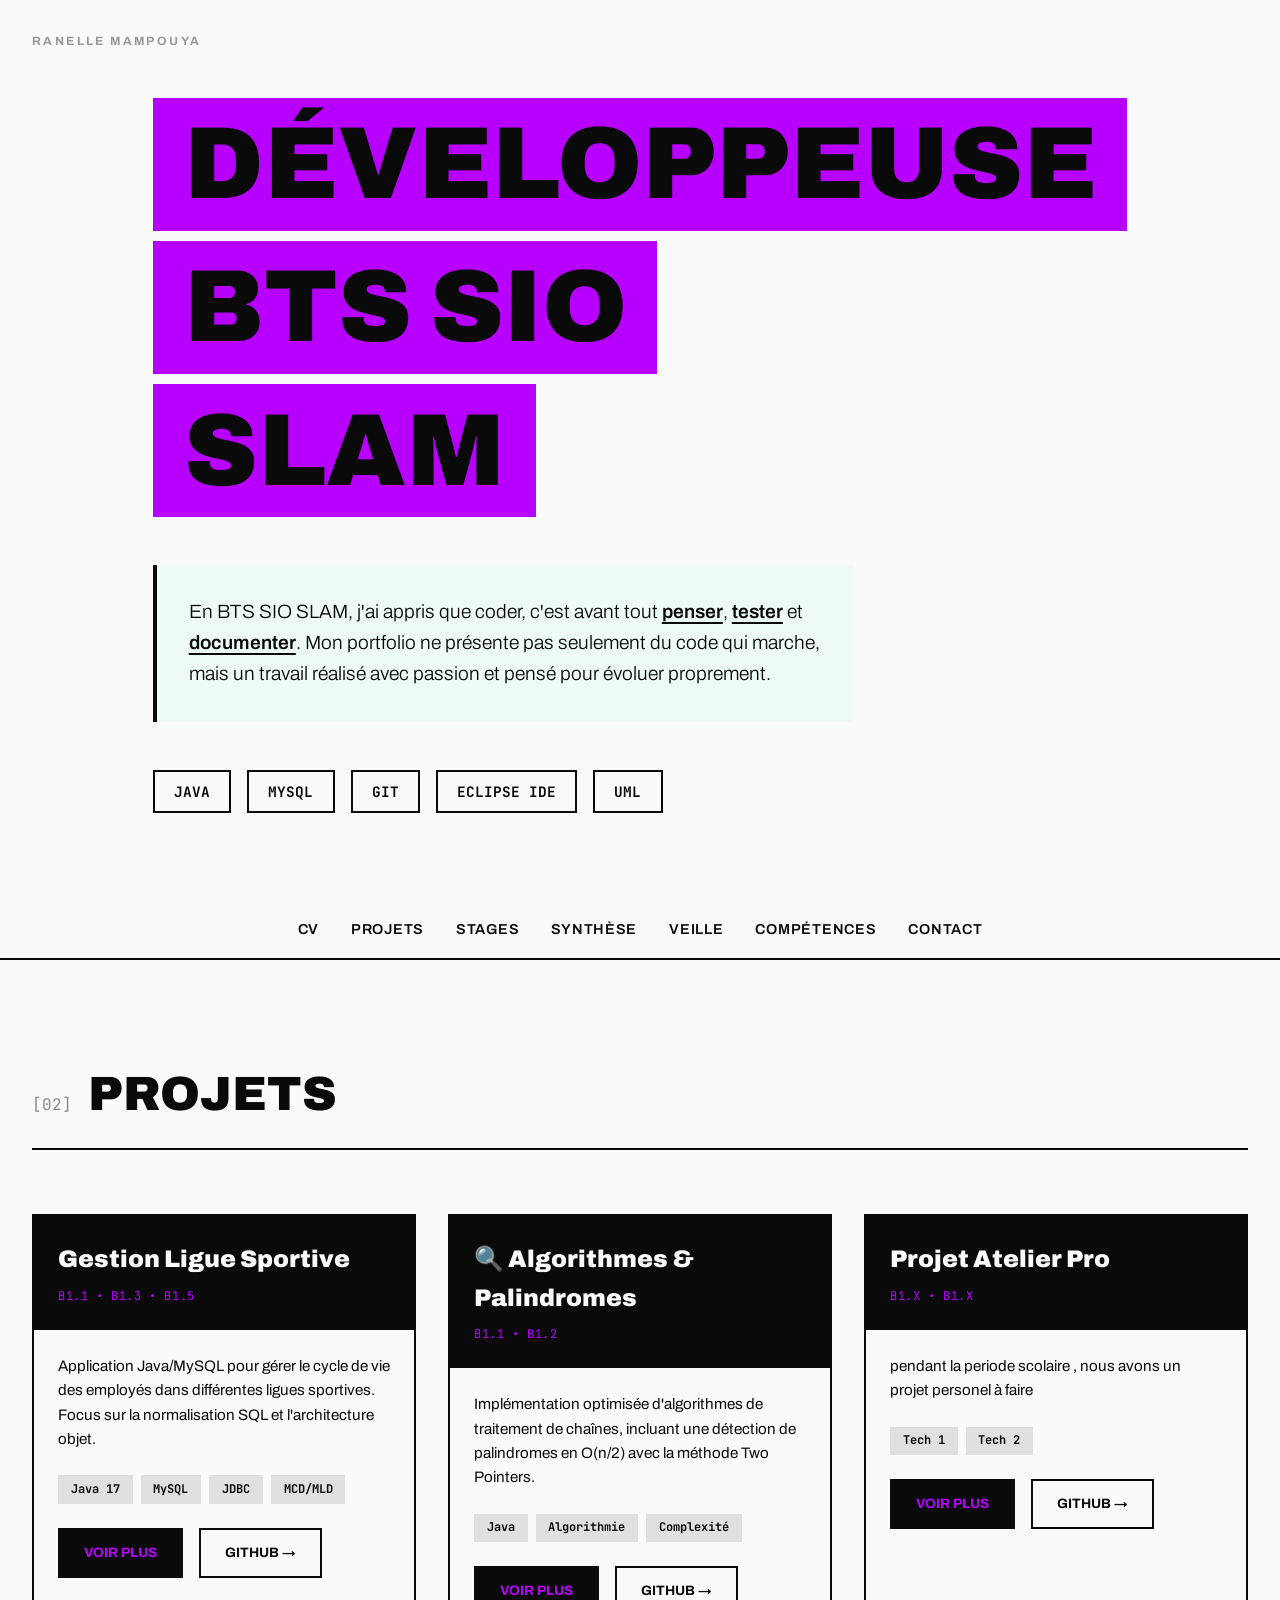
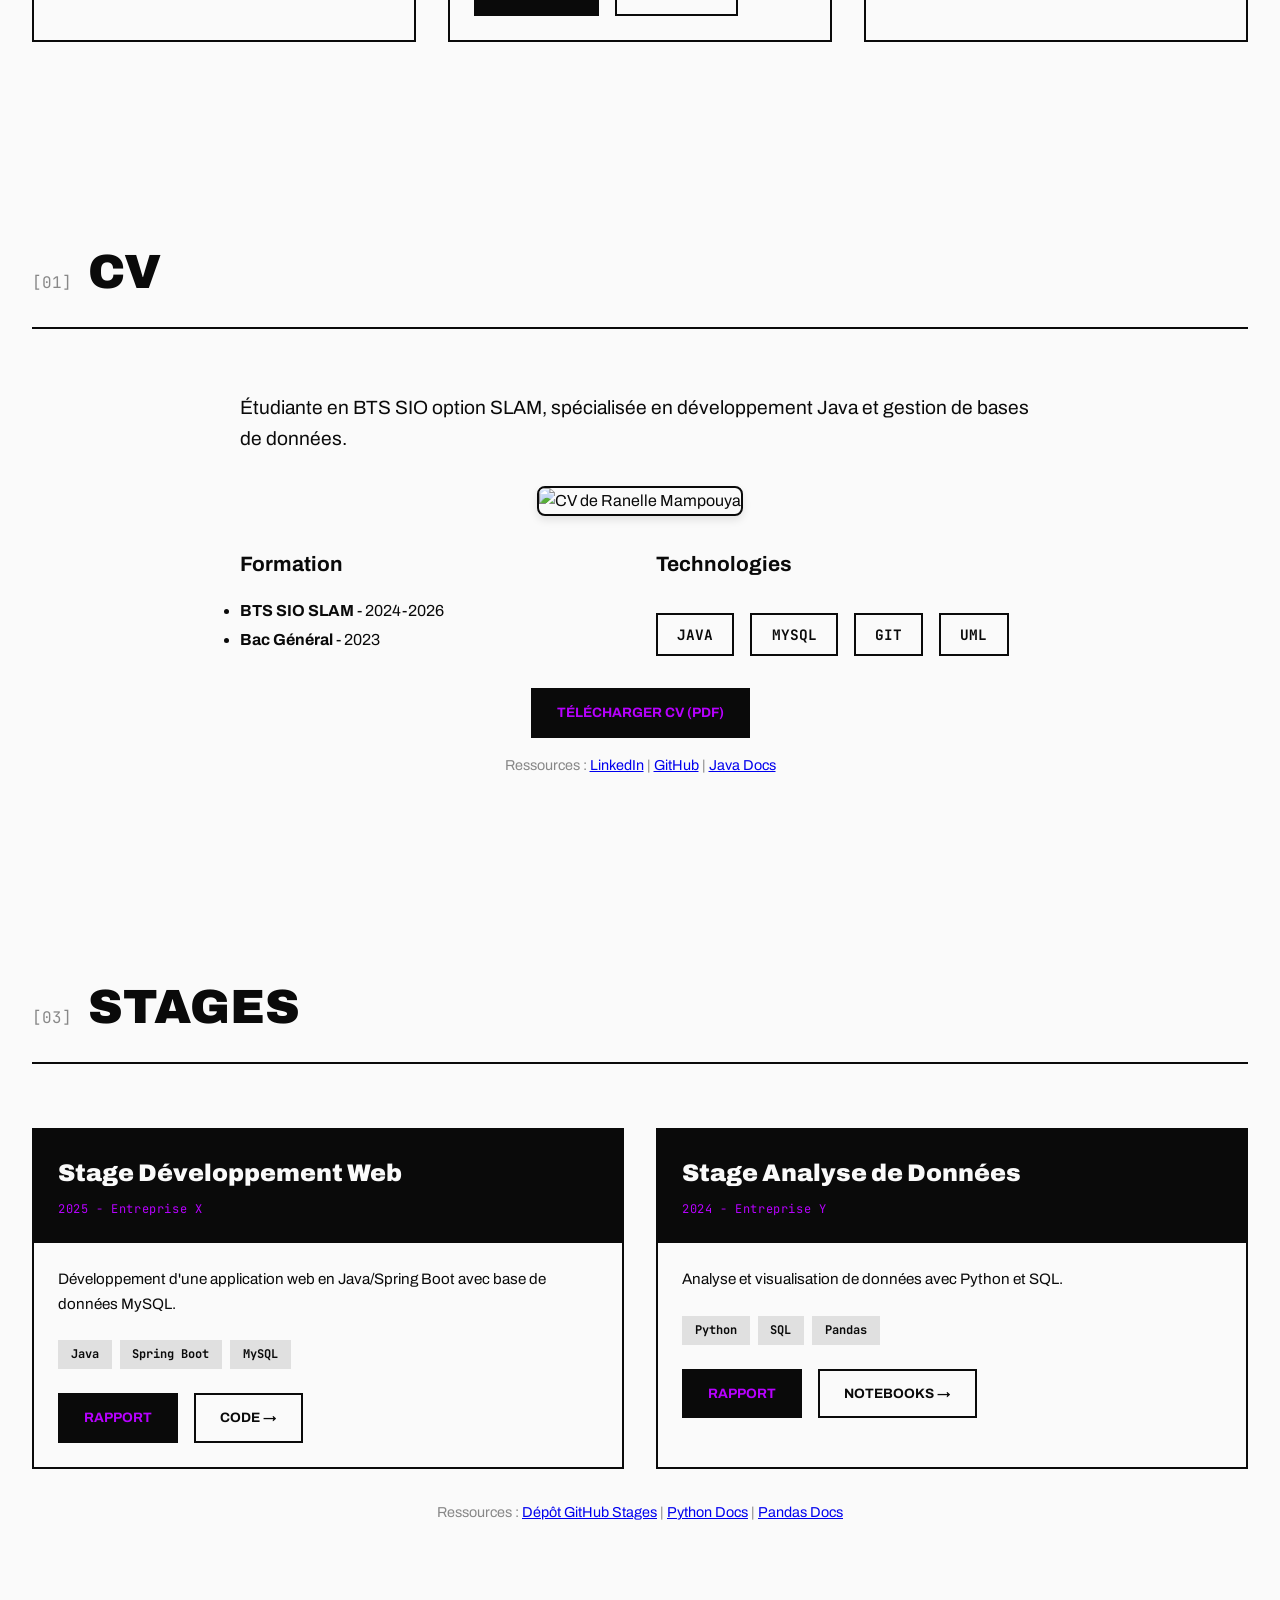
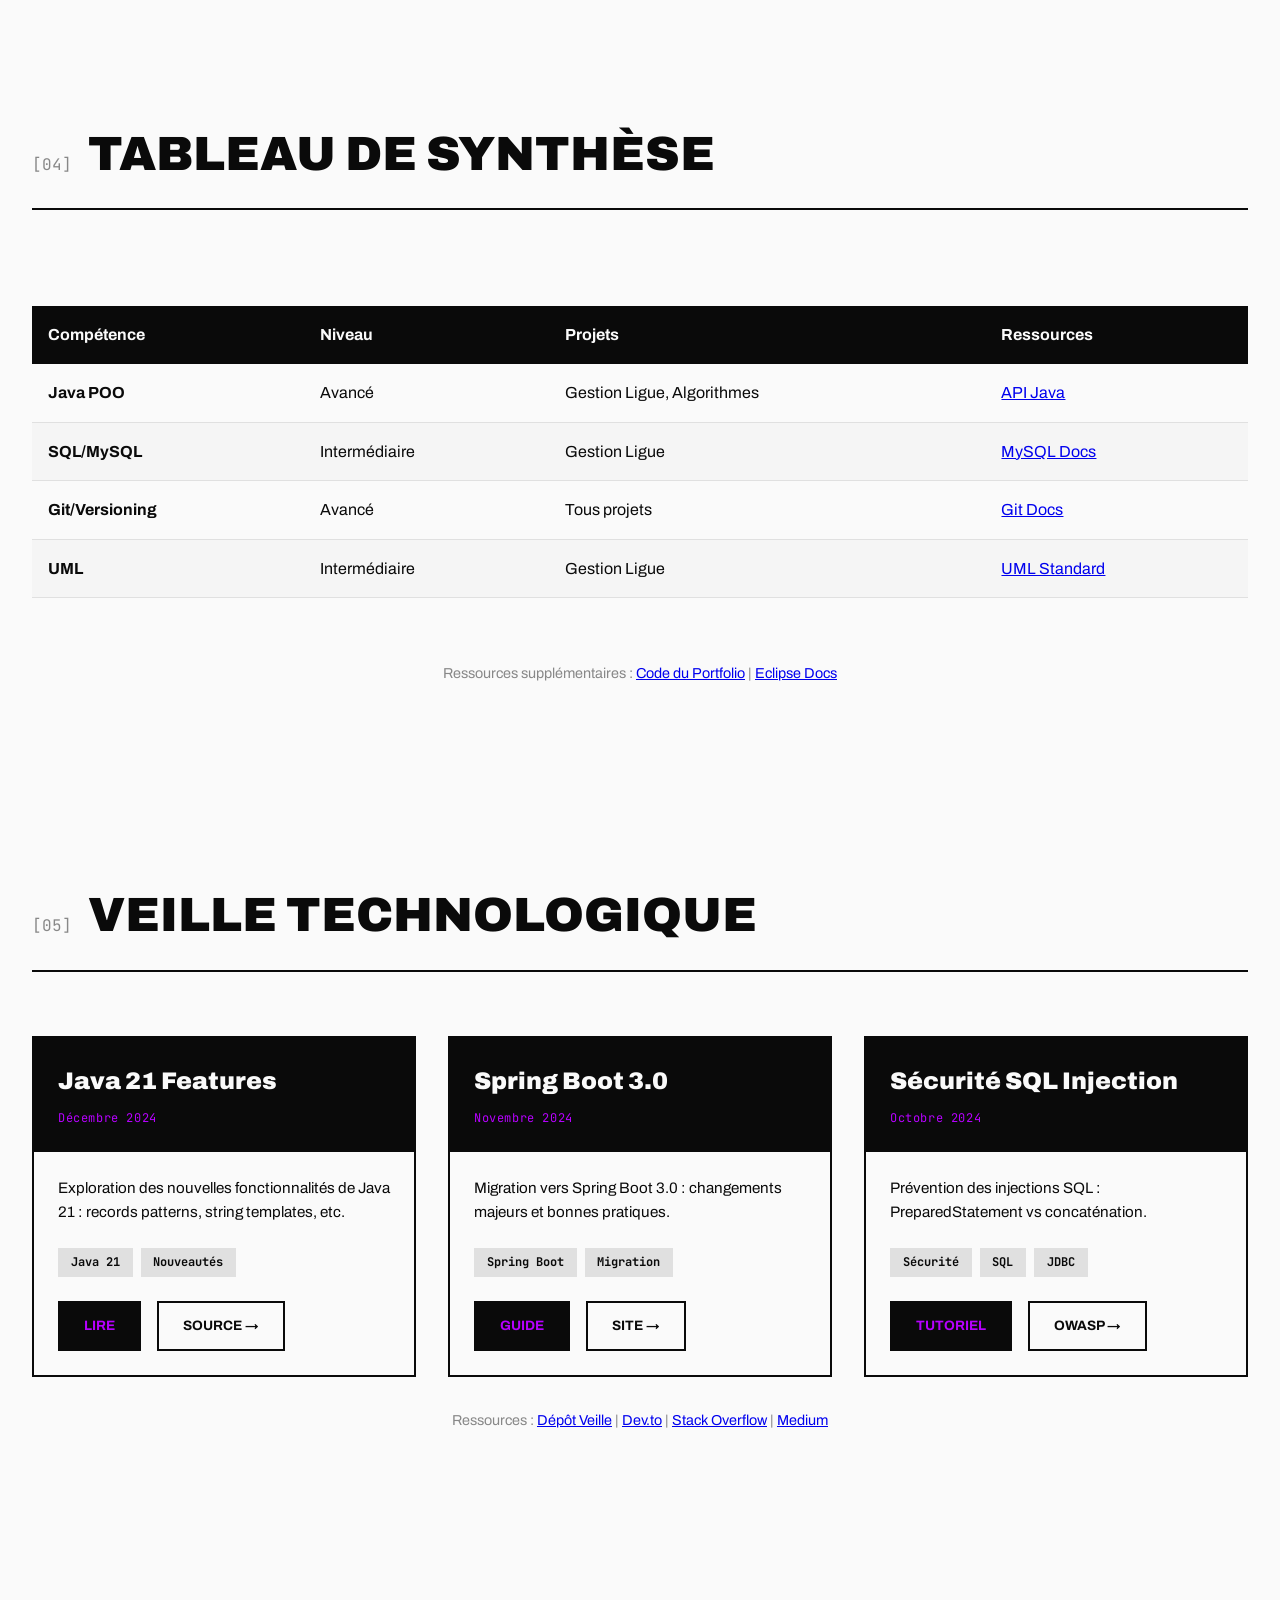
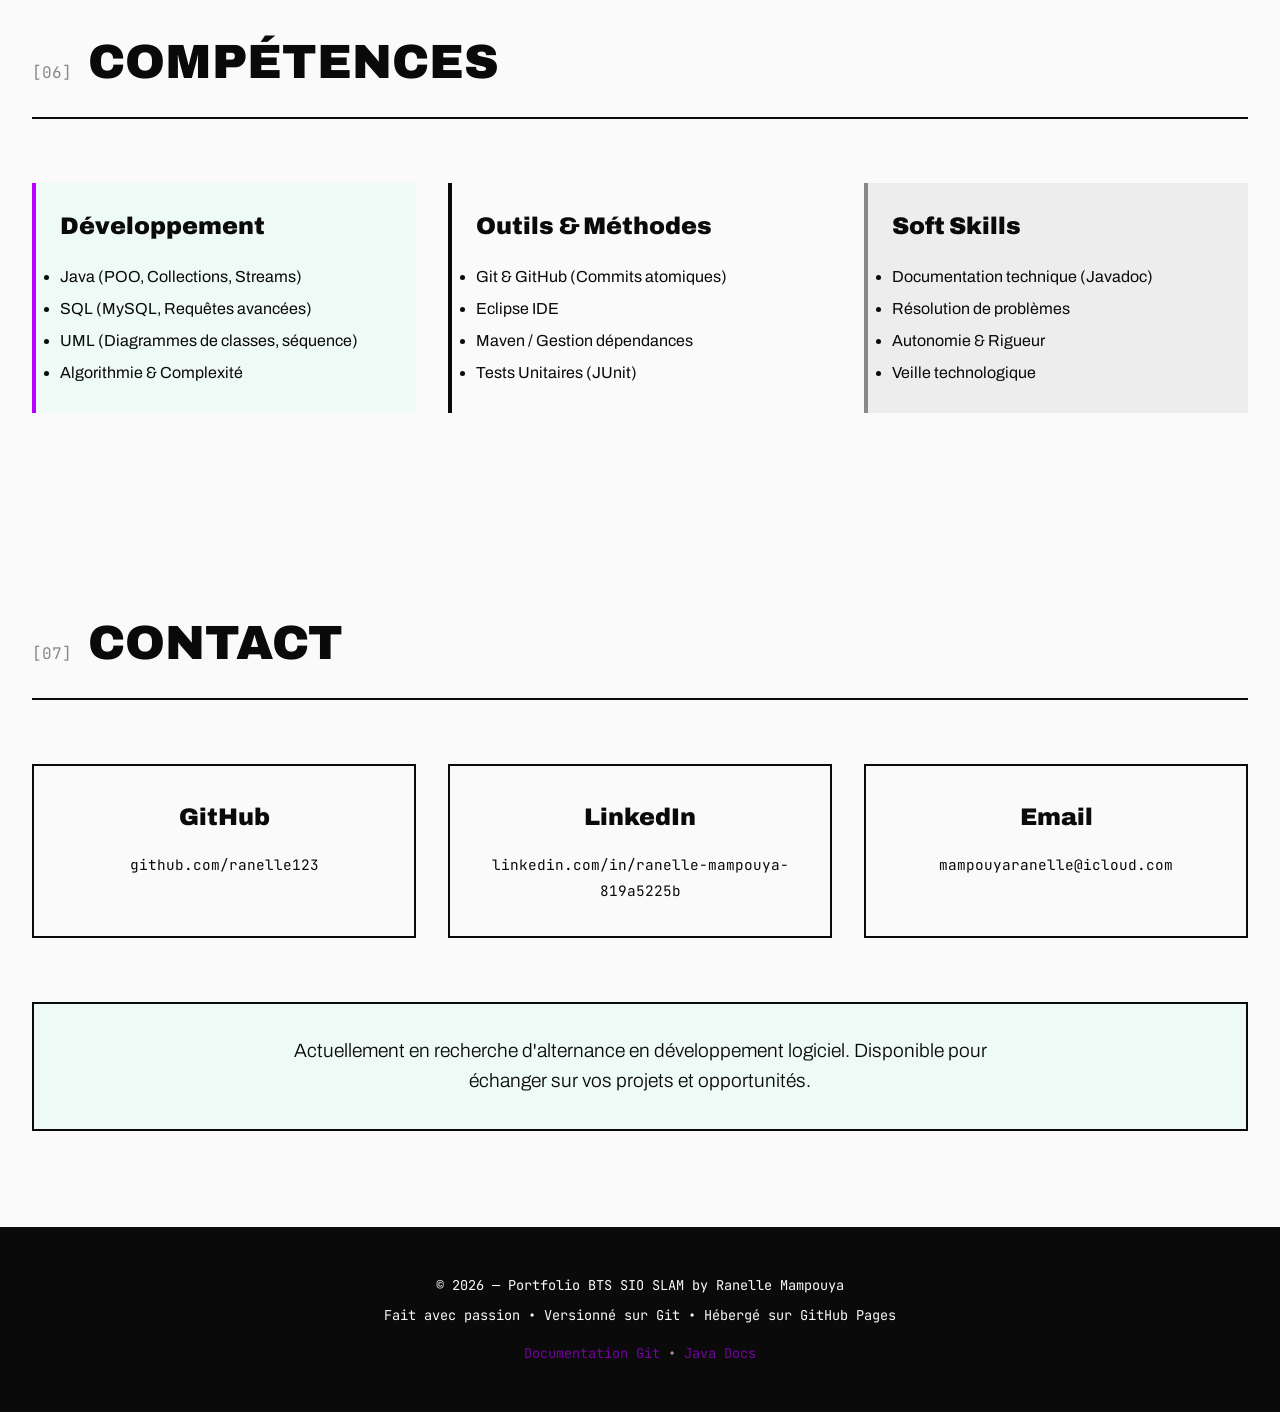
==== commit 4b477c50: "update" ====
--- a/index.html
+++ b/index.html
@@ -20,7 +20,7 @@
             </h1>
             
             <div class="manifesto">
-                En BTS SIO SLAM, j'ai apprise que coder, c'est d'abord <strong>modéliser</strong>, <strong>tester</strong>, et <strong>documenter</strong>. Mon portfolio ne montre pas juste du code qui fonctionne, mais du code qui <strong>évolue proprement</strong>.
+                En BTS SIO SLAM, j'ai appris que coder, c'est avant tout <strong>penser</strong>, <strong>tester</strong> et <strong>documenter</strong>. Mon portfolio ne présente pas seulement du code qui marche, mais un travail réalisé avec passion et pensé pour évoluer proprement.
             </div>
 
             <div class="stack-badges">
--- a/Ranelle.css
+++ b/Ranelle.css
@@ -35,18 +35,11 @@
 	justify-content: center;
 	padding: 2rem;
 	position: relative;
-	background: 
-		repeating-linear-gradient(
-			0deg,
-			transparent,
-			transparent 2px,
-			var(--gris-clair) 2px,
-			var(--gris-clair) 3px
-		);
+	background: var(--blanc);
 }
 
 .hero::before {
-	content: 'PORTFOLIO.DEV';
+	content: 'RANELLE MAMPOUYA';
 	position: absolute;
 	top: 2rem;
 	left: 2rem;
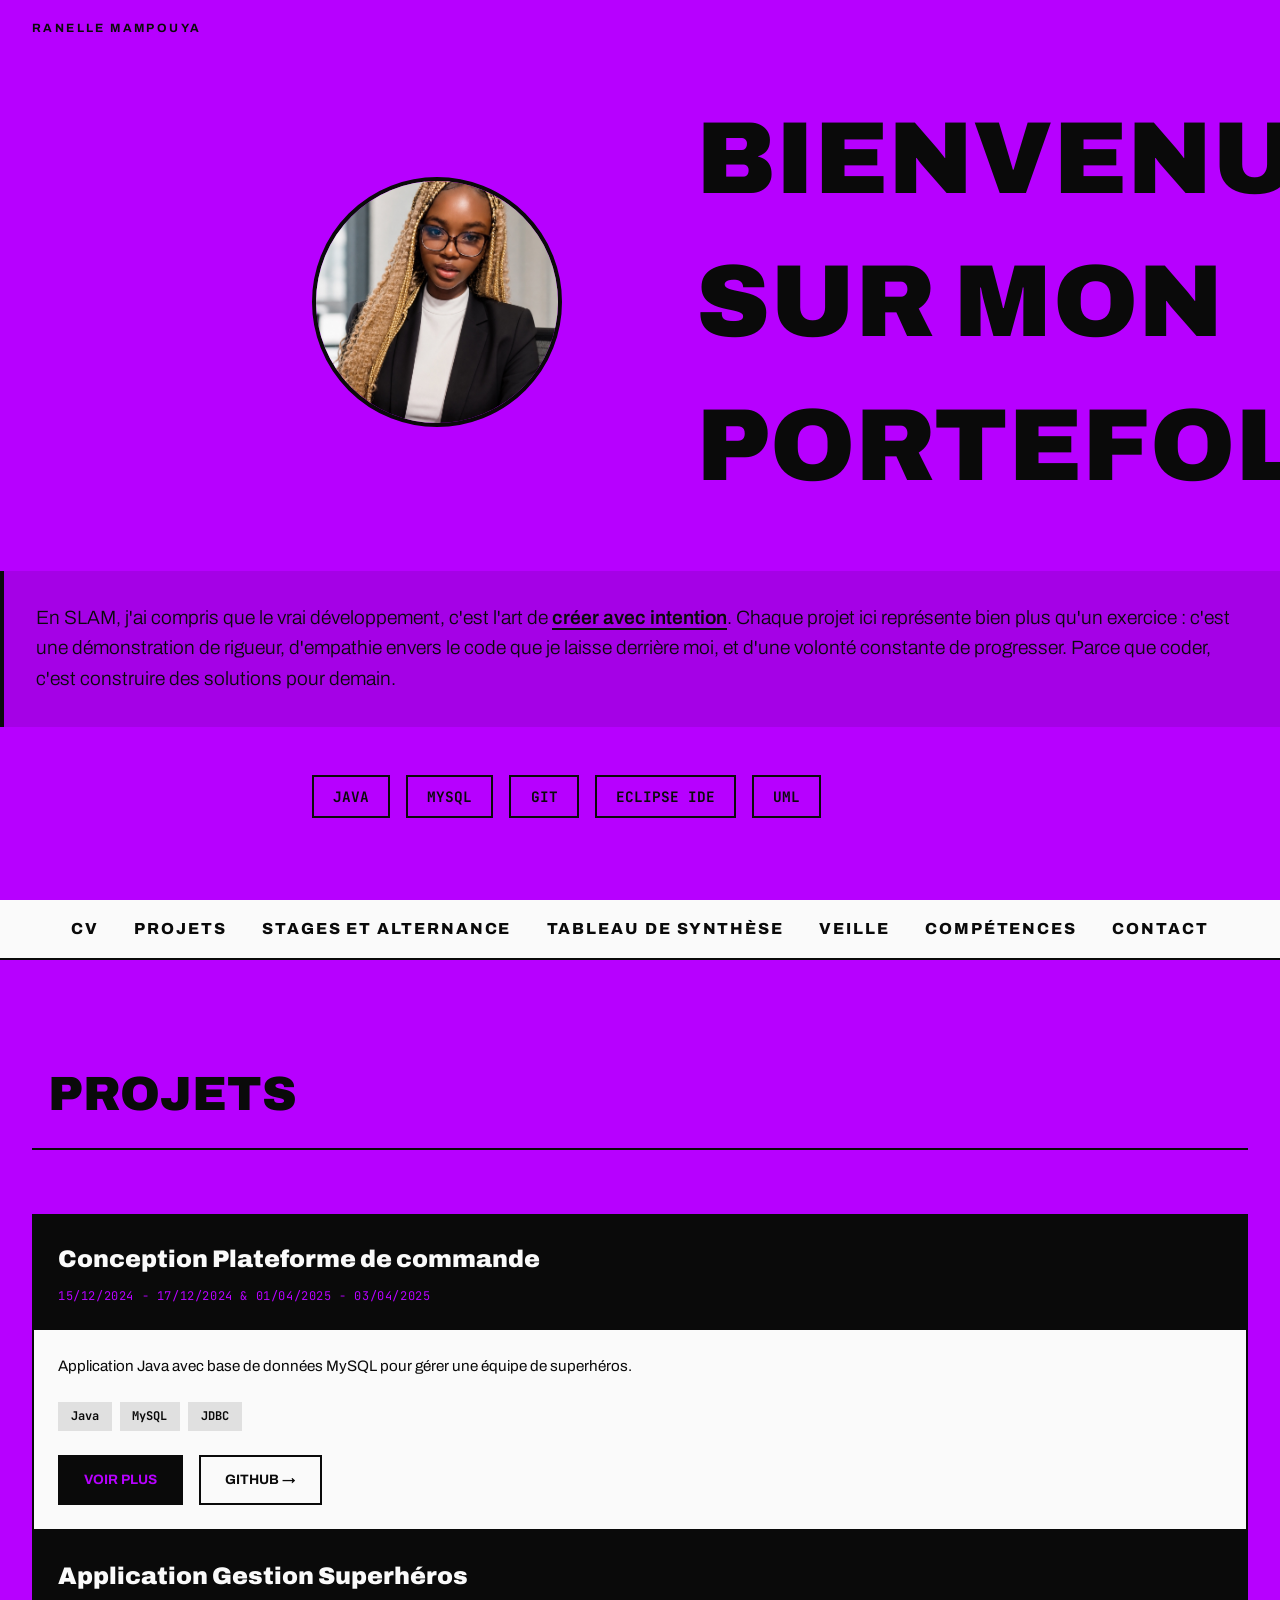
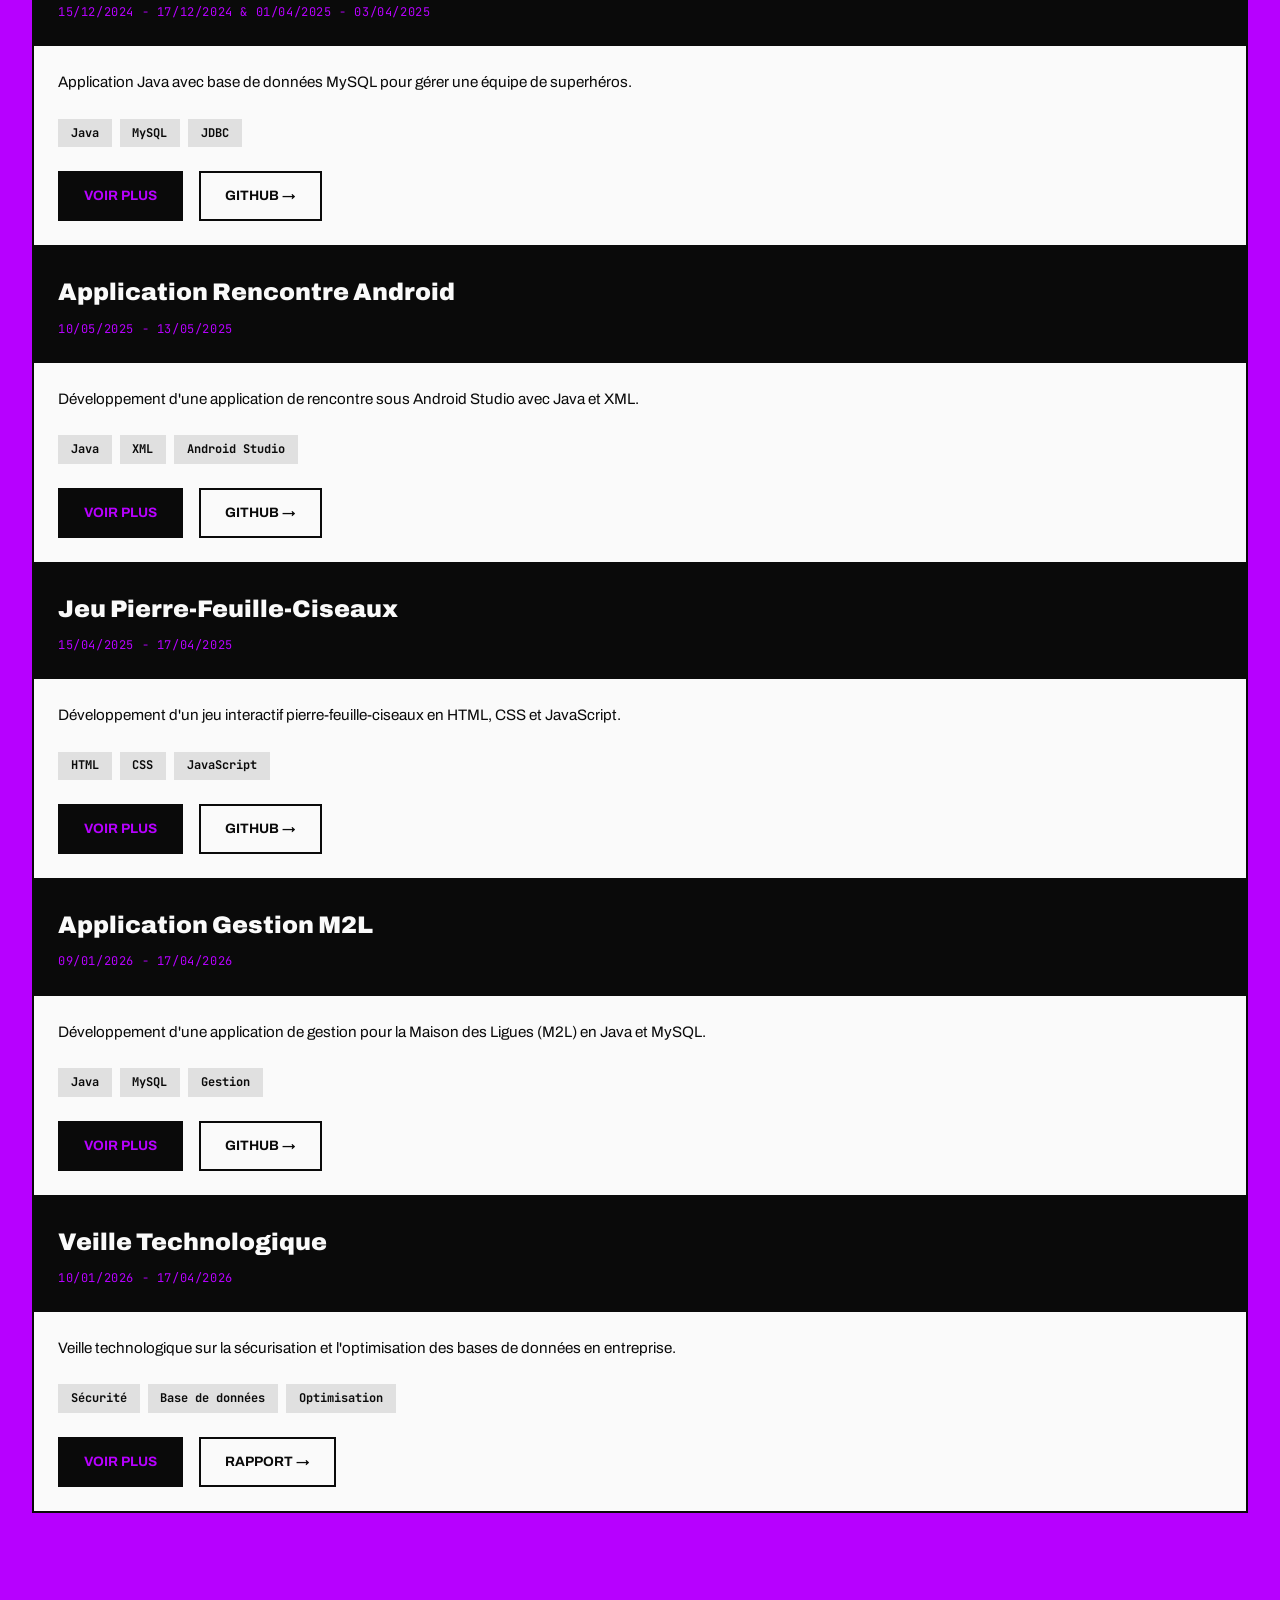
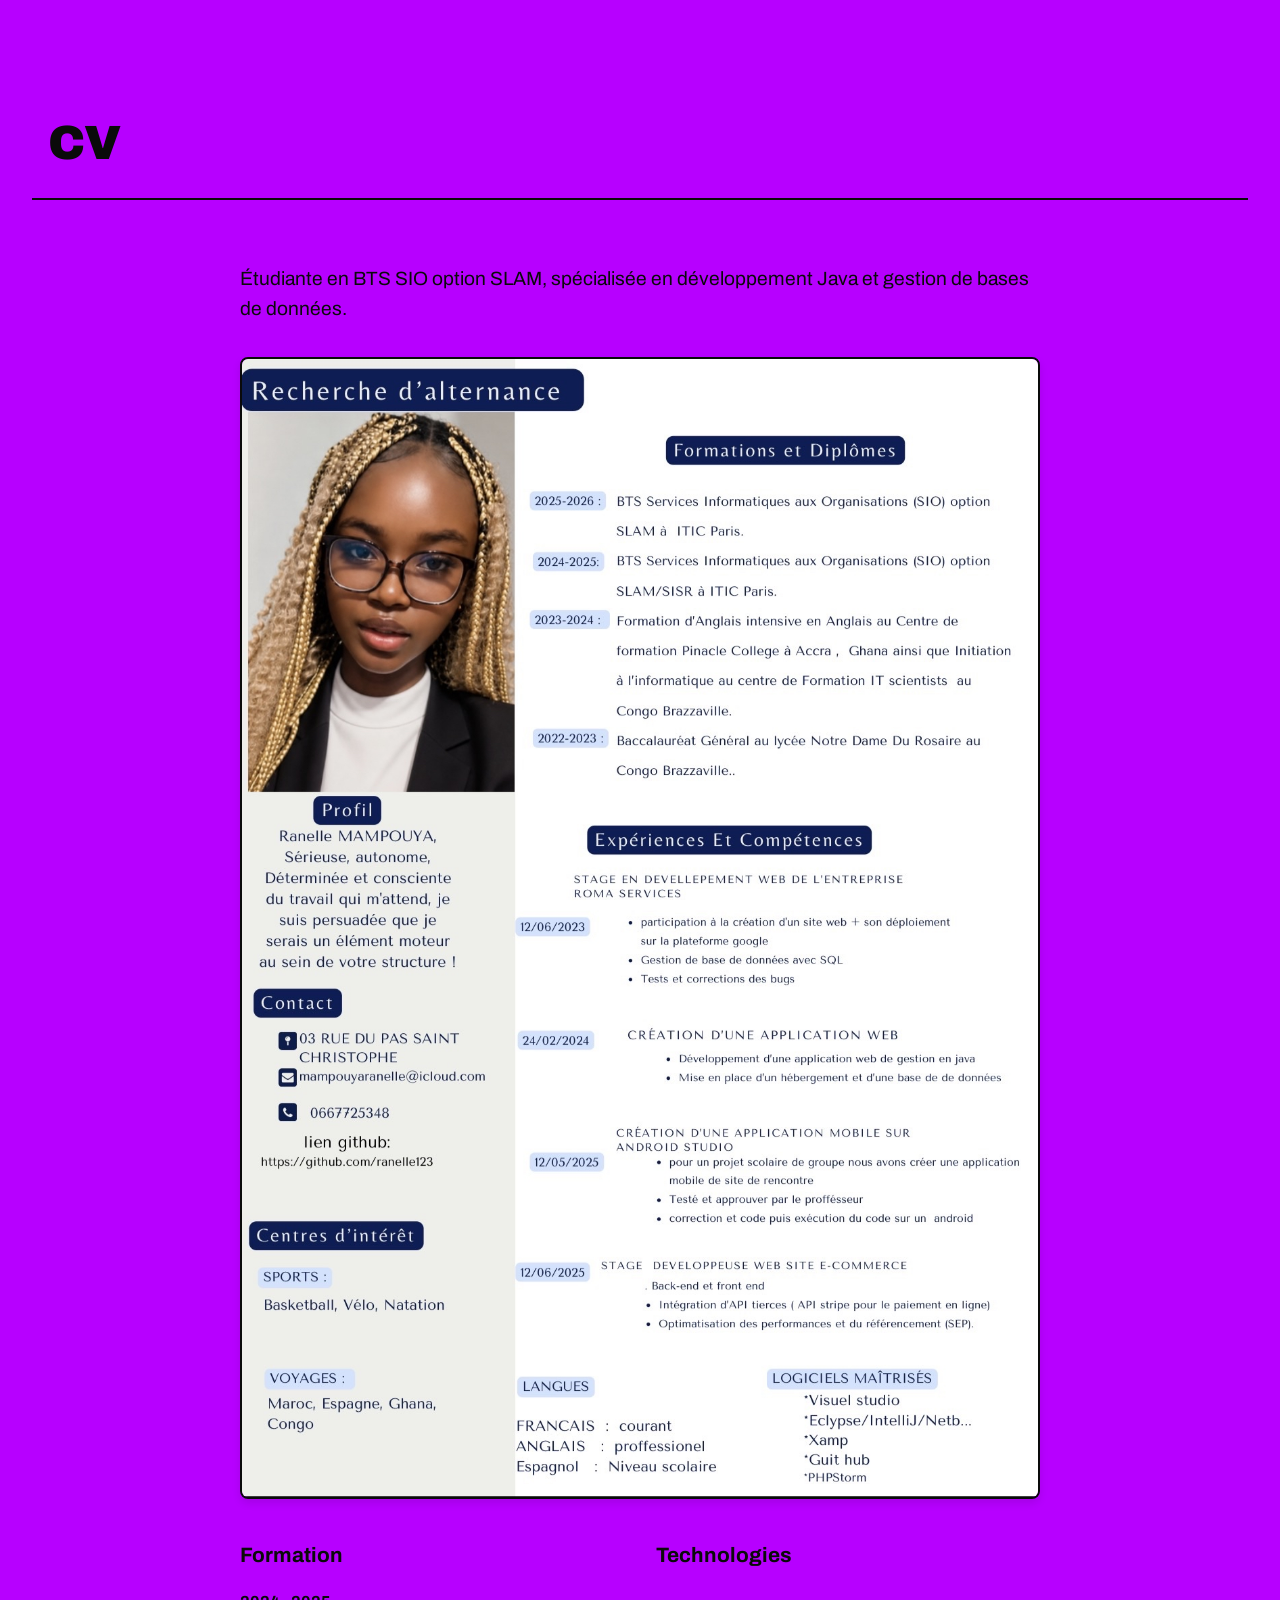
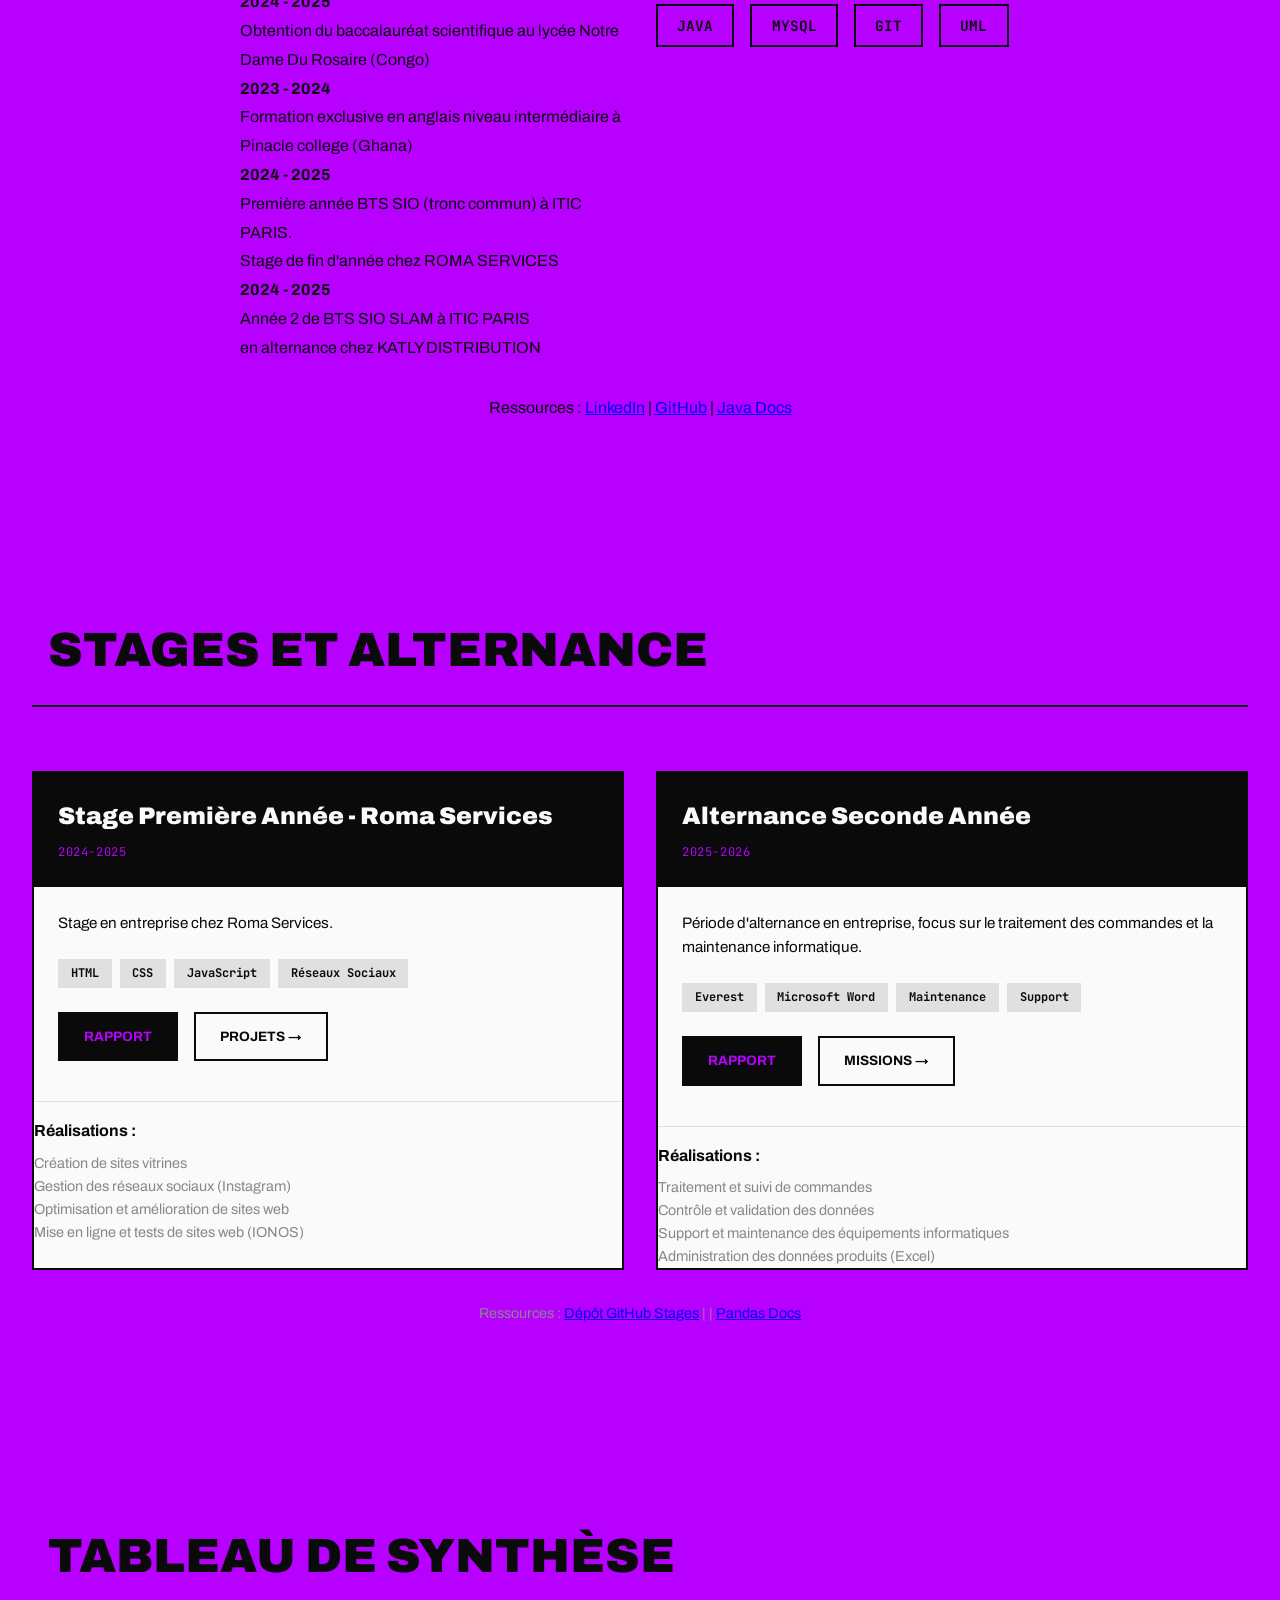
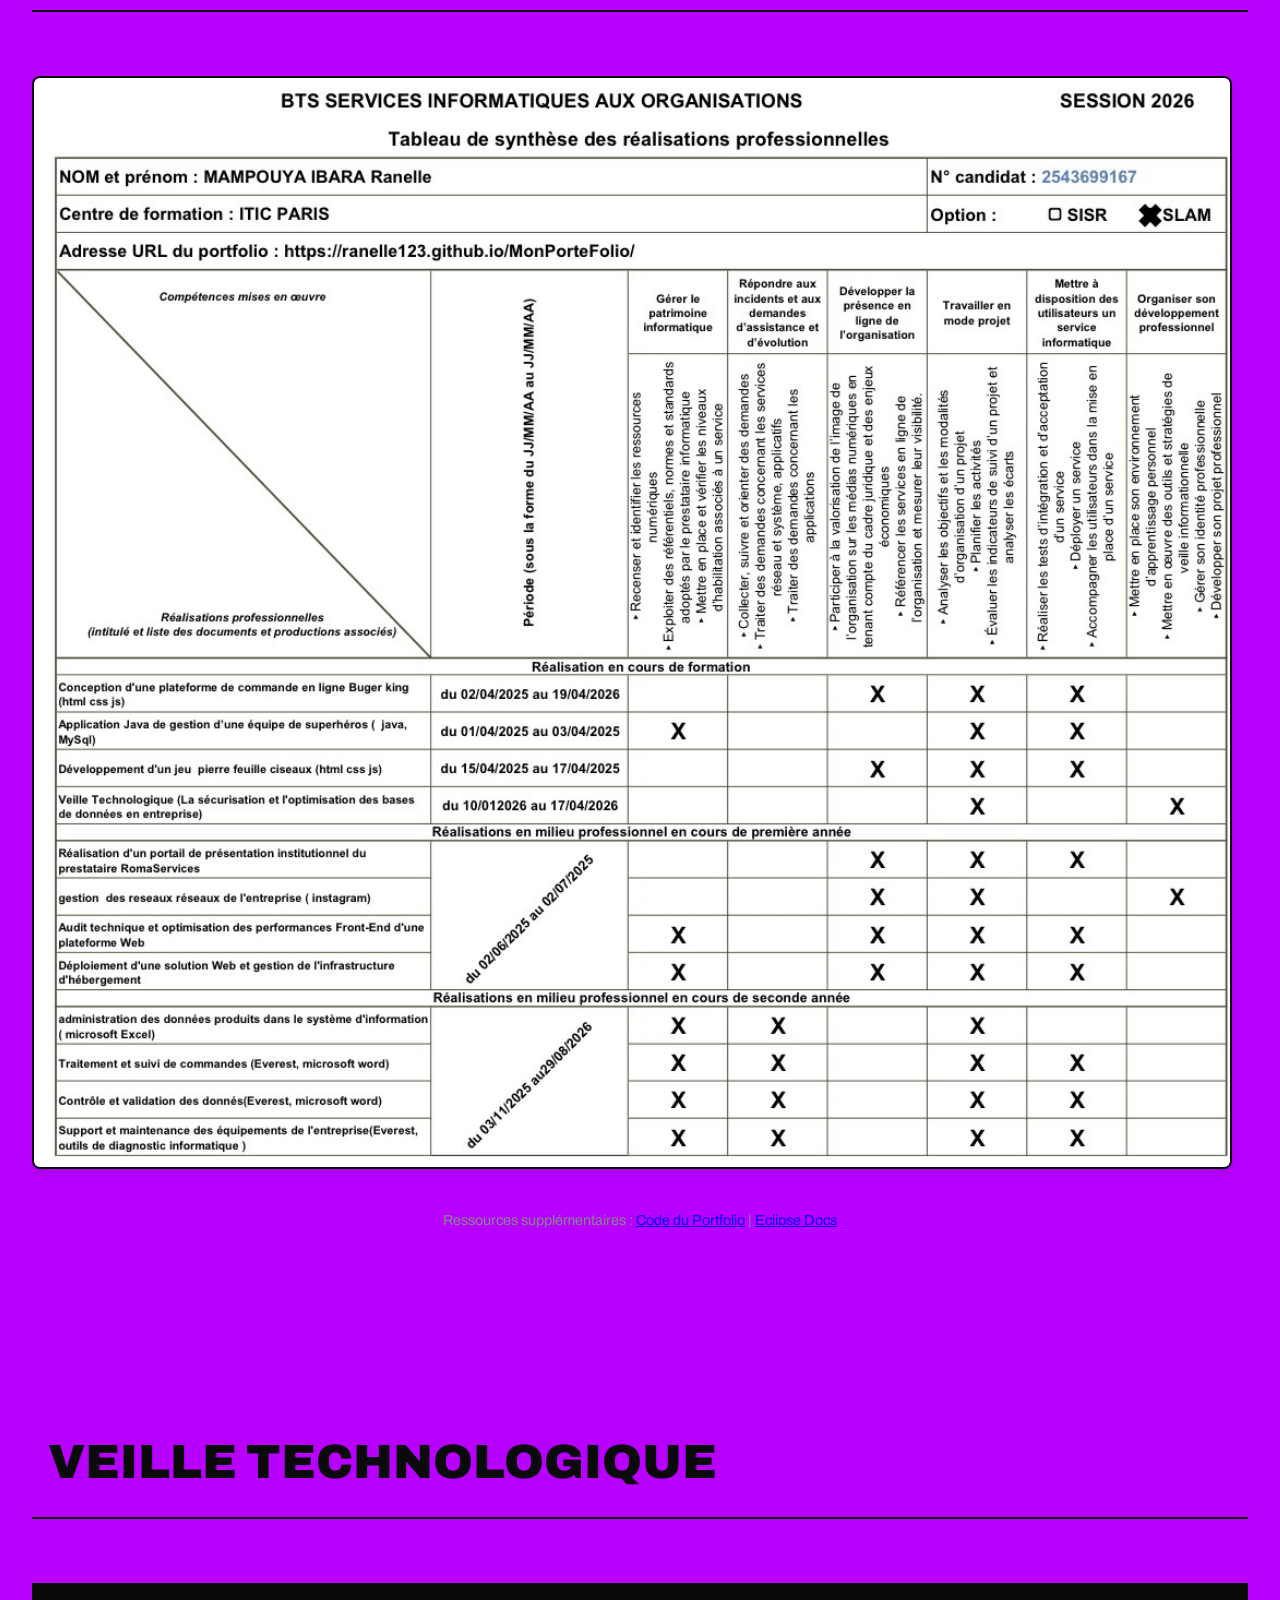
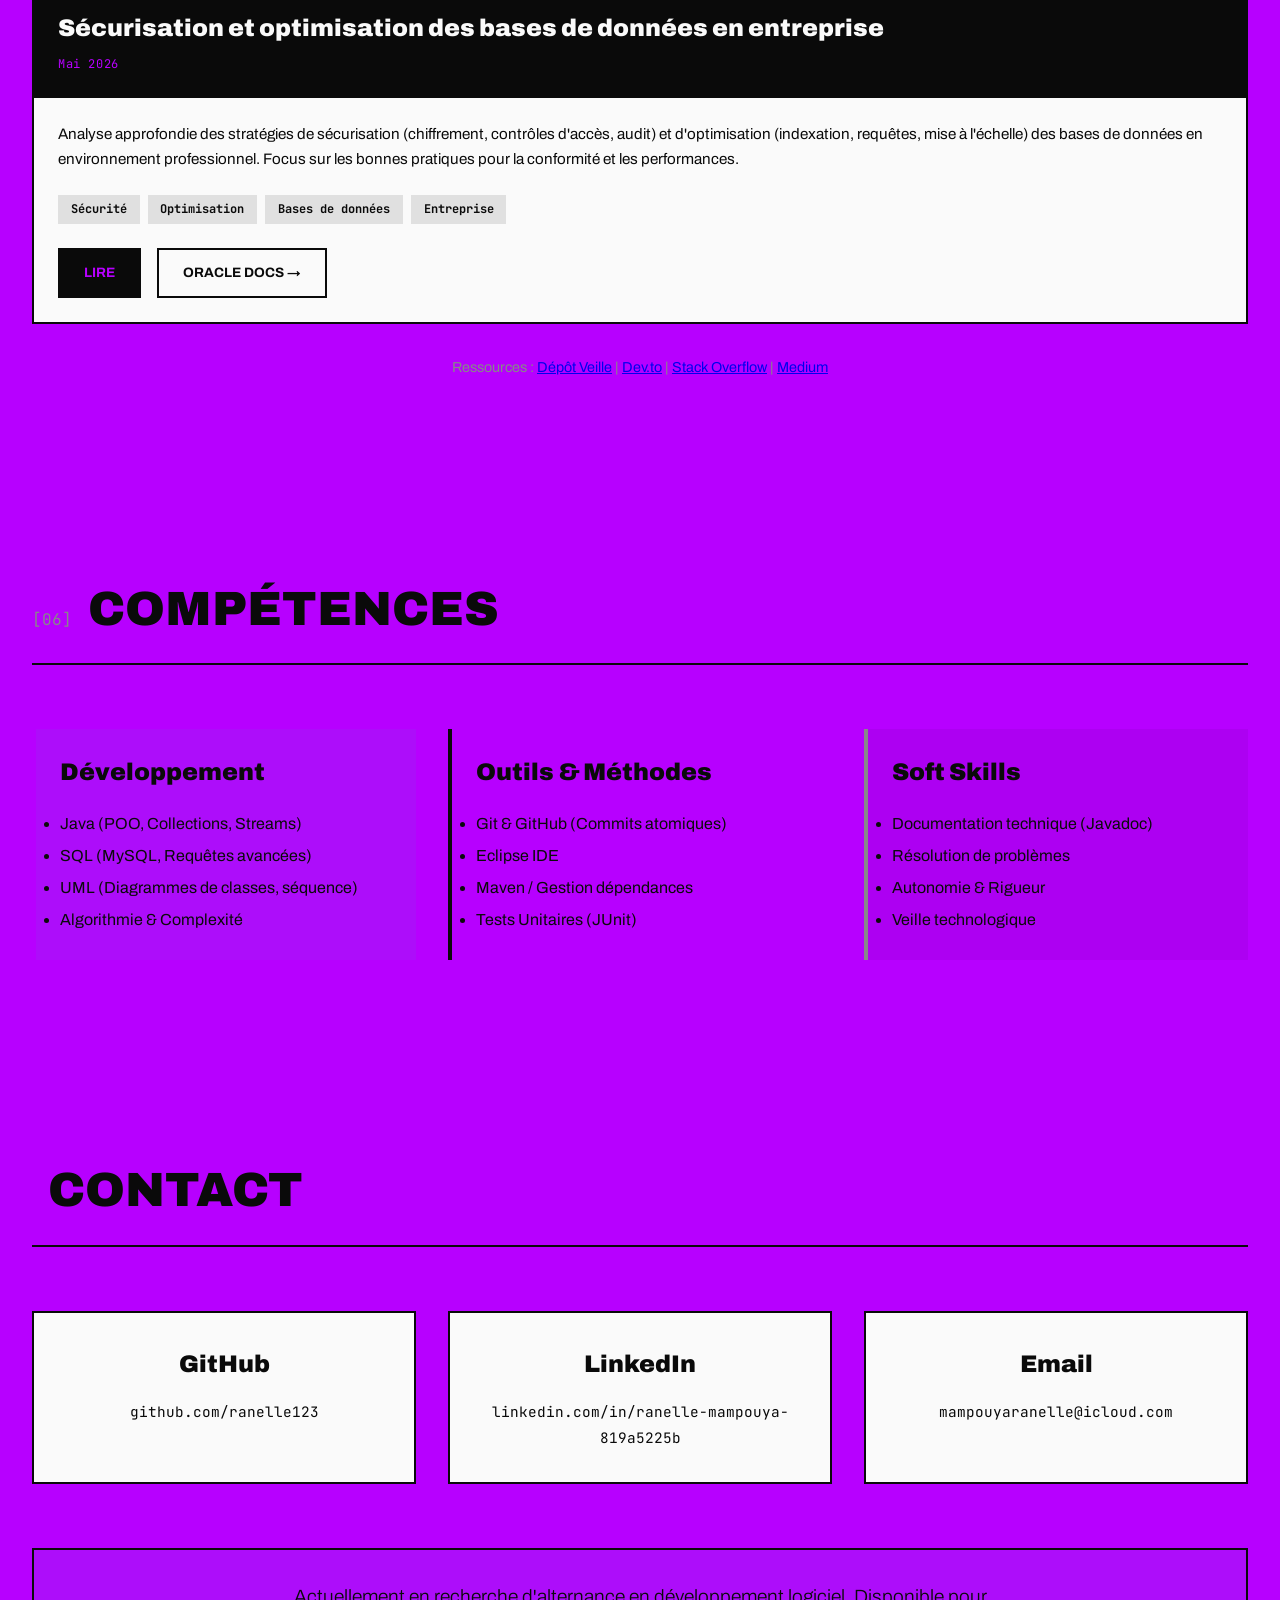
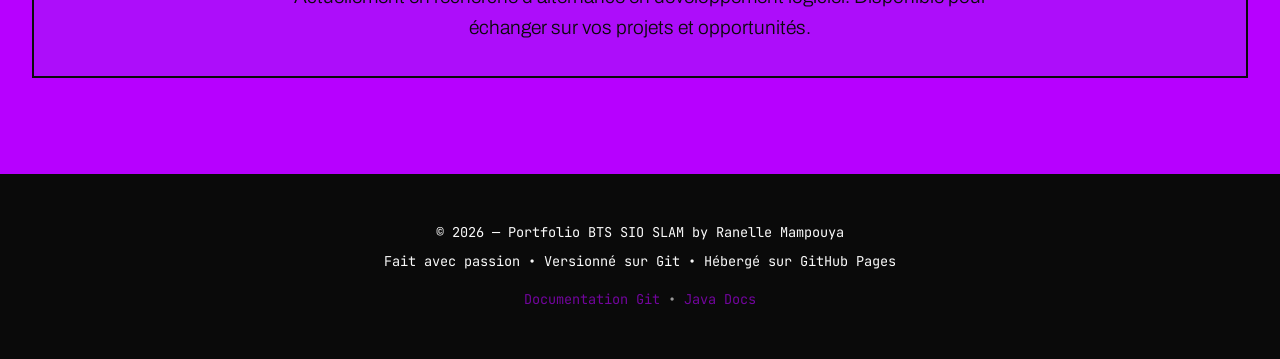
==== commit 4b8b62dd: "update" ====
--- a/index.html
+++ b/index.html
@@ -13,14 +13,17 @@
     <!-- HERO SECTION -->
     <section class="hero">
         <div class="hero-content">
-            <h1>
-                <span>Développeuse</span>
-                <span>BTS SIO</span>
-                <span>SLAM</span>
-            </h1>
+            <div class="hero-header">
+                <img src="images/Ranelle.png" alt="Ranelle Mampouya" class="hero-image">
+                <h1>
+                    <span>Bienvenue</span>
+                    <span>Sur mon</span>
+                    <span>Portefolio</span>
+                </h1>
+            </div>
             
             <div class="manifesto">
-                En BTS SIO SLAM, j'ai appris que coder, c'est avant tout <strong>penser</strong>, <strong>tester</strong> et <strong>documenter</strong>. Mon portfolio ne présente pas seulement du code qui marche, mais un travail réalisé avec passion et pensé pour évoluer proprement.
+                En SLAM, j'ai compris que le vrai développement, c'est l'art de <strong>créer avec intention</strong>. Chaque projet ici représente bien plus qu'un exercice : c'est une démonstration de rigueur, d'empathie envers le code que je laisse derrière moi, et d'une volonté constante de progresser. Parce que coder, c'est construire des solutions pour demain.
             </div>
 
             <div class="stack-badges">
@@ -38,8 +41,8 @@
         <ul>
             <li><a href="#cv">CV</a></li>
             <li><a href="#projets">Projets</a></li>
-            <li><a href="#stages">Stages</a></li>
-            <li><a href="#synthese">Synthèse</a></li>
+            <li><a href="#stages">Stages et alternance</a></li>
+            <li><a href="#synthese"> Tableau de Synthèse</a></li>
             <li><a href="#veille">Veille</a></li>
             <li><a href="#competences">Compétences</a></li>
             <li><a href="#contact">Contact</a></li>
@@ -49,73 +52,142 @@
     <!-- PROJETS SECTION -->
     <section id="projets" class="fade-in">
         <div class="section-header">
-            <span class="section-number">[02]</span>
+            <span class="section-number"></span>
             <h2 class="section-title">Projets</h2>
         </div>
 
-        <div class="projects-grid">
-            <!-- PROJET 1: Gestion Ligue Sportive -->
-            <article class="project-card">
-                <div class="project-header">
-                    <h3 class="project-title"> Gestion Ligue Sportive</h3>
-                    <p class="project-competences">B1.1 • B1.3 • B1.5</p>
-                </div>
-                <div class="project-body">
-                    <p class="project-description">
-                        Application Java/MySQL pour gérer le cycle de vie des employés dans différentes ligues sportives. Focus sur la normalisation SQL et l'architecture objet.
-                    </p>
-                    <div class="project-tech">
-                        <span class="tech-tag">Java 17</span>
+        <!-- PROJET 1: Gestion Équipe Superhéros -->
+            <article class="project-card">
+                <div class="project-header">
+                    <h3 class="project-title">Conception Plateforme de commande</h3>
+                    <p class="project-competences">15/12/2024 - 17/12/2024 & 01/04/2025 - 03/04/2025</p>
+                </div>
+                <div class="project-body">
+                    <p class="project-description">
+                        Application Java avec base de données MySQL pour gérer une équipe de superhéros.
+                    </p>
+                    <div class="project-tech">
+                        <span class="tech-tag">Java</span>
                         <span class="tech-tag">MySQL</span>
                         <span class="tech-tag">JDBC</span>
-                        <span class="tech-tag">MCD/MLD</span>
-                    </div>
-                    <div class="project-actions">
-                        <a href="#case-ligue" class="btn btn-primary" onclick="showCase('case-ligue'); return false;">Voir plus</a>
-                        <a href="#" class="btn" onclick="alert('Lien GitHub: [À remplacer par votre URL]'); return false;">GitHub →</a>
-                    </div>
-                </div>
-            </article>
-
-            <!-- PROJET 2: Algorithmes de Recherche -->
-            <article class="project-card">
-                <div class="project-header">
-                    <h3 class="project-title">🔍 Algorithmes & Palindromes</h3>
-                    <p class="project-competences">B1.1 • B1.2</p>
-                </div>
-                <div class="project-body">
-                    <p class="project-description">
-                        Implémentation optimisée d'algorithmes de traitement de chaînes, incluant une détection de palindromes en O(n/2) avec la méthode Two Pointers.
+                    </div>
+                    <div class="project-actions">
+                        <a href="#" class="btn btn-primary" onclick="alert('Documentation à venir'); return false;">Voir plus</a>
+                        <a href="#" class="btn" onclick="alert('Code source à venir'); return false;">GitHub →</a>
+                    </div>
+                </div>
+            </article>
+
+            
+                        
+
+            <!-- PROJET 2: Gestion Équipe Superhéros -->
+            <article class="project-card">
+                <div class="project-header">
+                    <h3 class="project-title">Application Gestion Superhéros</h3>
+                    <p class="project-competences">15/12/2024 - 17/12/2024 & 01/04/2025 - 03/04/2025</p>
+                </div>
+                <div class="project-body">
+                    <p class="project-description">
+                        Application Java avec base de données MySQL pour gérer une équipe de superhéros.
                     </p>
                     <div class="project-tech">
                         <span class="tech-tag">Java</span>
-                        <span class="tech-tag">Algorithmie</span>
-                        <span class="tech-tag">Complexité</span>
-                    </div>
-                    <div class="project-actions">
-                        <a href="#case-algo" class="btn btn-primary" onclick="showCase('case-algo'); return false;">Voir plus</a>
-                        <a href="#" class="btn" onclick="alert('Lien GitHub: [À remplacer mon votre URL]'); return false;">GitHub →</a>
-                    </div>
-                </div>
-            </article>
-
-            <!-- PROJET 3: À PERSONNALISER -->
-            <article class="project-card">
-                <div class="project-header">
-                    <h3 class="project-title">Projet Atelier Pro</h3>
-                    <p class="project-competences">B1.X • B1.X</p>
-                </div>
-                <div class="project-body">
-                    <p class="project-description">
-                        pendant la periode scolaire , nous avons un projet personel à faire
-                    </p>
-                    <div class="project-tech">
-                        <span class="tech-tag">Tech 1</span>
-                        <span class="tech-tag">Tech 2</span>
-                    </div>
-                    <div class="project-actions">
-                        <a href="Projet.html" class="btn btn-primary"> voir plus</a>
-                        <a href="#" class="btn">GitHub →</a>
+                        <span class="tech-tag">MySQL</span>
+                        <span class="tech-tag">JDBC</span>
+                    </div>
+                    <div class="project-actions">
+                        <a href="#" class="btn btn-primary" onclick="alert('Documentation à venir'); return false;">Voir plus</a>
+                        <a href="#" class="btn" onclick="alert('Code source à venir'); return false;">GitHub →</a>
+                    </div>
+                </div>
+            </article>
+
+            <!-- PROJET 3: Application Rencontre Android -->
+            <article class="project-card">
+                <div class="project-header">
+                    <h3 class="project-title">Application Rencontre Android</h3>
+                    <p class="project-competences">10/05/2025 - 13/05/2025</p>
+                </div>
+                <div class="project-body">
+                    <p class="project-description">
+                        Développement d'une application de rencontre sous Android Studio avec Java et XML.
+                    </p>
+                    <div class="project-tech">
+                        <span class="tech-tag">Java</span>
+                        <span class="tech-tag">XML</span>
+                        <span class="tech-tag">Android Studio</span>
+                    </div>
+                    <div class="project-actions">
+                        <a href="#" class="btn btn-primary" onclick="alert('Documentation à venir'); return false;">Voir plus</a>
+                        <a href="#" class="btn" onclick="alert('Code source à venir'); return false;">GitHub →</a>
+                    </div>
+                </div>
+            </article>
+
+            <!-- PROJET 4: Jeu Pierre-Feuille-Ciseaux -->
+            <article class="project-card">
+                <div class="project-header">
+                    <h3 class="project-title">Jeu Pierre-Feuille-Ciseaux</h3>
+                    <p class="project-competences">15/04/2025 - 17/04/2025</p>
+                </div>
+                <div class="project-body">
+                    <p class="project-description">
+                        Développement d'un jeu interactif pierre-feuille-ciseaux en HTML, CSS et JavaScript.
+                    </p>
+                    <div class="project-tech">
+                        <span class="tech-tag">HTML</span>
+                        <span class="tech-tag">CSS</span>
+                        <span class="tech-tag">JavaScript</span>
+                    </div>
+                    <div class="project-actions">
+                        <a href="#" class="btn btn-primary" onclick="alert('Documentation à venir'); return false;">Voir plus</a>
+                        <a href="#" class="btn" onclick="alert('Code source à venir'); return false;">GitHub →</a>
+                    </div>
+                </div>
+            </article>
+
+            <!-- PROJET 5: Application M2L -->
+            <article class="project-card">
+                <div class="project-header">
+                    <h3 class="project-title">Application Gestion M2L</h3>
+                    <p class="project-competences">09/01/2026 - 17/04/2026</p>
+                </div>
+                <div class="project-body">
+                    <p class="project-description">
+                        Développement d'une application de gestion pour la Maison des Ligues (M2L) en Java et MySQL.
+                    </p>
+                    <div class="project-tech">
+                        <span class="tech-tag">Java</span>
+                        <span class="tech-tag">MySQL</span>
+                        <span class="tech-tag">Gestion</span>
+                    </div>
+                    <div class="project-actions">
+                        <a href="Ranelle.html" class="btn btn-primary">Voir plus</a>
+                        <a href="#" class="btn" onclick="alert('Code source à venir'); return false;">GitHub →</a>
+                    </div>
+                </div>
+            </article>
+
+
+            <!-- PROJET 6: Veille Technologique -->
+            <article class="project-card">
+                <div class="project-header">
+                    <h3 class="project-title">Veille Technologique</h3>
+                    <p class="project-competences">10/01/2026 - 17/04/2026</p>
+                </div>
+                <div class="project-body">
+                    <p class="project-description">
+                        Veille technologique sur la sécurisation et l'optimisation des bases de données en entreprise.
+                    </p>
+                    <div class="project-tech">
+                        <span class="tech-tag">Sécurité</span>
+                        <span class="tech-tag">Base de données</span>
+                        <span class="tech-tag">Optimisation</span>
+                    </div>
+                    <div class="project-actions">
+                        <a href="#" class="btn btn-primary" onclick="alert('Documentation à venir'); return false;">Voir plus</a>
+                        <a href="#" class="btn" onclick="alert('Rapport à venir'); return false;">Rapport →</a>
                     </div>
                 </div>
             </article>
@@ -125,7 +197,7 @@
     <!-- CV SECTION -->
     <section id="cv" class="fade-in">
         <div class="section-header">
-            <span class="section-number">[01]</span>
+            <span class="section-number"> </span>
             <h2 class="section-title">CV</h2>
         </div>
 
@@ -135,16 +207,26 @@
             </p>
 
             <div style="text-align: center; margin-bottom: 2rem;">
-                <img src="images/cv.jpg" alt="CV de Ranelle Mampouya" style="max-width: 100%; height: auto; border: 2px solid var(--noir); border-radius: 8px; box-shadow: 0 4px 8px rgba(0,0,0,0.1);">
+                <img src="images/cv.png" alt="CV de Ranelle Mampouya" style="max-width: 100%; height: auto; border: 2px solid var(--noir); border-radius: 8px; box-shadow: 0 4px 8px rgba(0,0,0,0.1);">
             </div>
 
             <div style="display: grid; grid-template-columns: 1fr 1fr; gap: 2rem; margin-bottom: 2rem;">
                 <div>
                     <h3 style="font-size: 1.3rem; margin-bottom: 1rem;">Formation</h3>
-                    <ul style="line-height: 1.8;">
-                        <li><strong>BTS SIO SLAM</strong> - 2024-2026</li>
-                        <li><strong>Bac Général</strong> - 2023</li>
-                    </ul>
+                    <div style="line-height: 1.8;">
+                        
+                            <p><strong>2024 - 2025</strong></p>
+                            Obtention du baccalauréat scientifique au lycée Notre Dame Du Rosaire (Congo)<br>
+                        <p><strong>2023 - 2024</strong></p>
+                        Formation exclusive en anglais niveau intermédiaire à Pinacle college (Ghana) <br>
+                        <p><strong>2024 - 2025</strong><br>
+                        Première année BTS SIO (tronc commun) à ITIC PARIS.<br>
+                        Stage de fin d'année chez ROMA SERVICES<br>
+                        <p><strong>2024 - 2025</strong><br>
+                        Année 2 de BTS SIO SLAM à ITIC PARIS<br>
+                        en alternance chez KATLY DISTRIBUTION</p>
+                        
+                    </div>
                 </div>
                 <div>
                     <h3 style="font-size: 1.3rem; margin-bottom: 1rem;">Technologies</h3>
@@ -158,9 +240,8 @@
             </div>
 
             <div style="text-align: center;">
-                <a href="#" class="btn btn-primary" onclick="alert('Télécharger CV.pdf'); return false;">Télécharger CV (PDF)</a>
-                <p style="margin-top: 1rem; font-size: 0.9rem; color: var(--gris);">
-                    Ressources : <a href="https://www.linkedin.com/in/ranelle-mampouya-819a5225b/" target="_blank">LinkedIn</a> | 
+                
+                    Ressources : <a href="https://fr.linkedin.com/in/ranelle-mampouya-819a5225b" target="_blank">LinkedIn</a> | 
                     <a href="https://github.com/ranelle123" target="_blank">GitHub</a> | 
                     <a href="https://docs.oracle.com/en/java/javase/17/docs/api/" target="_blank">Java Docs</a>
                 </p>
@@ -171,50 +252,73 @@
     <!-- STAGES SECTION -->
     <section id="stages" class="fade-in">
         <div class="section-header">
-            <span class="section-number">[03]</span>
-            <h2 class="section-title">Stages</h2>
+            <span class="section-number"></span>
+            <h2 class="section-title">Stages et alternance</h2>
         </div>
 
         <div class="projects-grid">
-            <article class="project-card">
-                <div class="project-header">
-                    <h3 class="project-title">Stage Développement Web</h3>
-                    <p class="project-competences">2025 - Entreprise X</p>
-                </div>
-                <div class="project-body">
-                    <p class="project-description">
-                        Développement d'une application web en Java/Spring Boot avec base de données MySQL.
-                    </p>
-                    <div class="project-tech">
-                        <span class="tech-tag">Java</span>
-                        <span class="tech-tag">Spring Boot</span>
-                        <span class="tech-tag">MySQL</span>
-                    </div>
-                    <div class="project-actions">
-                        <a href="#" class="btn btn-primary" onclick="alert('Rapport de stage disponible'); return false;">Rapport</a>
-                        <a href="#" class="btn" onclick="alert('Code source sur GitHub'); return false;">Code →</a>
-                    </div>
-                </div>
-            </article>
-
-            <article class="project-card">
-                <div class="project-header">
-                    <h3 class="project-title">Stage Analyse de Données</h3>
-                    <p class="project-competences">2024 - Entreprise Y</p>
-                </div>
-                <div class="project-body">
-                    <p class="project-description">
-                        Analyse et visualisation de données avec Python et SQL.
-                    </p>
-                    <div class="project-tech">
-                        <span class="tech-tag">Python</span>
-                        <span class="tech-tag">SQL</span>
-                        <span class="tech-tag">Pandas</span>
-                    </div>
-                    <div class="project-actions">
-                        <a href="#" class="btn btn-primary" onclick="alert('Rapport disponible'); return false;">Rapport</a>
-                        <a href="#" class="btn" onclick="alert('Notebooks Jupyter'); return false;">Notebooks →</a>
-                    </div>
+            <!-- STAGE 1: Première Année - Roma Services -->
+            <article class="project-card">
+                <div class="project-header">
+                    <h3 class="project-title">Stage Première Année - Roma Services</h3>
+                    <p class="project-competences">2024-2025</p>
+                </div>
+                <div class="project-body">
+                    <p class="project-description">
+                        Stage en entreprise chez Roma Services.
+                    </p>
+                    <div class="project-tech">
+                        <span class="tech-tag">HTML</span>
+                        <span class="tech-tag">CSS</span>
+                        <span class="tech-tag">JavaScript</span>
+                        <span class="tech-tag">Réseaux Sociaux</span>
+                    </div>
+                    <div class="project-actions">
+                        <a href="#" class="btn btn-primary" onclick="alert('Rapport de stage à venir'); return false;">Rapport</a>
+                        <a href="#" class="btn" onclick="alert('Projets réalisés à venir'); return false;">Projets →</a>
+                    </div>
+                </div>
+                <div class="project-details" style="margin-top: 1rem; padding-top: 1rem; border-top: 1px solid var(--gris-clair);">
+                    <h4 style="font-size: 1rem; margin-bottom: 0.5rem;">Réalisations :</h4>
+                    <ul style="font-size: 0.9rem; color: var(--gris);">
+                        <li>Création de sites vitrines</li>
+                        <li>Gestion des réseaux sociaux (Instagram)</li>
+                        <li>Optimisation et amélioration de sites web</li>
+                        <li>Mise en ligne et tests de sites web (IONOS)</li>
+                       
+                    </ul>
+                </div>
+            </article>
+
+            <!-- STAGE 2: Seconde Année - Alternance -->
+            <article class="project-card">
+                <div class="project-header">
+                    <h3 class="project-title">Alternance Seconde Année</h3>
+                    <p class="project-competences">2025-2026</p>
+                </div>
+                <div class="project-body">
+                    <p class="project-description">
+                        Période d'alternance en entreprise, focus sur le traitement des commandes et la maintenance informatique.
+                    </p>
+                    <div class="project-tech">
+                        <span class="tech-tag">Everest</span>
+                        <span class="tech-tag">Microsoft Word</span>
+                        <span class="tech-tag">Maintenance</span>
+                        <span class="tech-tag">Support</span>
+                    </div>
+                    <div class="project-actions">
+                        <a href="#" class="btn btn-primary" onclick="alert('Rapport d\'alternance à venir'); return false;">Rapport</a>
+                        <a href="#" class="btn" onclick="alert('Missions réalisées à venir'); return false;">Missions →</a>
+                    </div>
+                </div>
+                <div class="project-details" style="margin-top: 1rem; padding-top: 1rem; border-top: 1px solid var(--gris-clair);">
+                    <h4 style="font-size: 1rem; margin-bottom: 0.5rem;">Réalisations :</h4>
+                    <ul style="font-size: 0.9rem; color: var(--gris);">
+                        <li>Traitement et suivi de commandes</li>
+                        <li>Contrôle et validation des données</li>
+                        <li>Support et maintenance des équipements informatiques</li>
+                         <li>Administration des données produits (Excel)</li>
+                    </ul>
                 </div>
             </article>
         </div>
@@ -222,7 +326,7 @@
         <div style="text-align: center; margin-top: 2rem;">
             <p style="font-size: 0.9rem; color: var(--gris);">
                 Ressources : <a href="https://github.com/ranelle123/stages" target="_blank">Dépôt GitHub Stages</a> | 
-                <a href="https://docs.python.org/3/" target="_blank">Python Docs</a> | 
+| 
                 <a href="https://pandas.pydata.org/docs/" target="_blank">Pandas Docs</a>
             </p>
         </div>
@@ -231,49 +335,12 @@
     <!-- TABLEAU DE SYNTHESE SECTION -->
     <section id="synthese" class="fade-in">
         <div class="section-header">
-            <span class="section-number">[04]</span>
+            <span class="section-number"></span>
             <h2 class="section-title">Tableau de Synthèse</h2>
         </div>
 
         <div style="overflow-x: auto;">
-            <table style="width: 100%; border-collapse: collapse; margin: 2rem 0;">
-                <thead>
-                    <tr style="background: var(--noir); color: var(--blanc);">
-                        <th style="padding: 1rem; text-align: left;">Compétence</th>
-                        <th style="padding: 1rem; text-align: left;">Niveau</th>
-                        <th style="padding: 1rem; text-align: left;">Projets</th>
-                        <th style="padding: 1rem; text-align: left;">Ressources</th>
-                    </tr>
-                </thead>
-                <tbody>
-                    <tr style="border-bottom: 1px solid var(--gris-clair);">
-                        <td style="padding: 1rem;"><strong>Java POO</strong></td>
-                        <td style="padding: 1rem;">Avancé</td>
-                        <td style="padding: 1rem;">Gestion Ligue, Algorithmes</td>
-                        <td style="padding: 1rem;"><a href="https://docs.oracle.com/en/java/javase/17/docs/api/" target="_blank">API Java</a></td>
-                    </tr>
-                    <tr style="border-bottom: 1px solid var(--gris-clair); background: rgba(0,0,0,0.02);">
-                        <td style="padding: 1rem;"><strong>SQL/MySQL</strong></td>
-                        <td style="padding: 1rem;">Intermédiaire</td>
-                        <td style="padding: 1rem;">Gestion Ligue</td>
-                        <td style="padding: 1rem;"><a href="https://dev.mysql.com/doc/" target="_blank">MySQL Docs</a></td>
-                    </tr>
-                    <tr style="border-bottom: 1px solid var(--gris-clair);">
-                        <td style="padding: 1rem;"><strong>Git/Versioning</strong></td>
-                        <td style="padding: 1rem;">Avancé</td>
-                        <td style="padding: 1rem;">Tous projets</td>
-                        <td style="padding: 1rem;"><a href="https://git-scm.com/doc" target="_blank">Git Docs</a></td>
-                    </tr>
-                    <tr style="border-bottom: 1px solid var(--gris-clair); background: rgba(0,0,0,0.02);">
-                        <td style="padding: 1rem;"><strong>UML</strong></td>
-                        <td style="padding: 1rem;">Intermédiaire</td>
-                        <td style="padding: 1rem;">Gestion Ligue</td>
-                        <td style="padding: 1rem;"><a href="https://www.uml.org/" target="_blank">UML Standard</a></td>
-                    </tr>
-                </tbody>
-            </table>
-        </div>
-
+            <img src="images/tableauSynthèse.png" alt="Tableau de Synthèse des Projets et Stages" style="width: 100%; max-width: 1200px; height: auto; border: 2px solid var(--noir); border-radius: 8px; box-shadow: 0 4px 8px rgba(0,0,0,0.1);">
         <div style="text-align: center; margin-top: 2rem;">
             <p style="font-size: 0.9rem; color: var(--gris);">
                 Ressources supplémentaires : <a href="https://github.com/ranelle123/portfolio" target="_blank">Code du Portfolio</a> | 
@@ -285,68 +352,29 @@
     <!-- VEILLE SECTION -->
     <section id="veille" class="fade-in">
         <div class="section-header">
-            <span class="section-number">[05]</span>
+            <span class="section-number"></span>
             <h2 class="section-title">Veille Technologique</h2>
         </div>
 
         <div class="projects-grid">
             <article class="project-card">
                 <div class="project-header">
-                    <h3 class="project-title">Java 21 Features</h3>
-                    <p class="project-competences">Décembre 2024</p>
-                </div>
-                <div class="project-body">
-                    <p class="project-description">
-                        Exploration des nouvelles fonctionnalités de Java 21 : records patterns, string templates, etc.
-                    </p>
-                    <div class="project-tech">
-                        <span class="tech-tag">Java 21</span>
-                        <span class="tech-tag">Nouveautés</span>
-                    </div>
-                    <div class="project-actions">
-                        <a href="#" class="btn btn-primary" onclick="alert('Article complet'); return false;">Lire</a>
-                        <a href="https://openjdk.org/projects/jdk/21/" target="_blank" class="btn">Source →</a>
-                    </div>
-                </div>
-            </article>
-
-            <article class="project-card">
-                <div class="project-header">
-                    <h3 class="project-title">Spring Boot 3.0</h3>
-                    <p class="project-competences">Novembre 2024</p>
-                </div>
-                <div class="project-body">
-                    <p class="project-description">
-                        Migration vers Spring Boot 3.0 : changements majeurs et bonnes pratiques.
-                    </p>
-                    <div class="project-tech">
-                        <span class="tech-tag">Spring Boot</span>
-                        <span class="tech-tag">Migration</span>
-                    </div>
-                    <div class="project-actions">
-                        <a href="#" class="btn btn-primary" onclick="alert('Guide de migration'); return false;">Guide</a>
-                        <a href="https://spring.io/projects/spring-boot" target="_blank" class="btn">Site →</a>
-                    </div>
-                </div>
-            </article>
-
-            <article class="project-card">
-                <div class="project-header">
-                    <h3 class="project-title">Sécurité SQL Injection</h3>
-                    <p class="project-competences">Octobre 2024</p>
-                </div>
-                <div class="project-body">
-                    <p class="project-description">
-                        Prévention des injections SQL : PreparedStatement vs concaténation.
+                    <h3 class="project-title">Sécurisation et optimisation des bases de données en entreprise</h3>
+                    <p class="project-competences">Mai 2026</p>
+                </div>
+                <div class="project-body">
+                    <p class="project-description">
+                        Analyse approfondie des stratégies de sécurisation (chiffrement, contrôles d'accès, audit) et d'optimisation (indexation, requêtes, mise à l'échelle) des bases de données en environnement professionnel. Focus sur les bonnes pratiques pour la conformité et les performances.
                     </p>
                     <div class="project-tech">
                         <span class="tech-tag">Sécurité</span>
-                        <span class="tech-tag">SQL</span>
-                        <span class="tech-tag">JDBC</span>
-                    </div>
-                    <div class="project-actions">
-                        <a href="#" class="btn btn-primary" onclick="alert('Tutoriel sécurité'); return false;">Tutoriel</a>
-                        <a href="https://owasp.org/www-community/attacks/SQL_Injection" target="_blank" class="btn">OWASP →</a>
+                        <span class="tech-tag">Optimisation</span>
+                        <span class="tech-tag">Bases de données</span>
+                        <span class="tech-tag">Entreprise</span>
+                    </div>
+                    <div class="project-actions">
+                        <a href="veille-detail.html" class="btn btn-primary">Lire</a>
+                        <a href="https://www.oracle.com/database/security/" target="_blank" class="btn">Oracle Docs →</a>
                     </div>
                 </div>
             </article>
@@ -628,7 +656,7 @@
     <!-- CONTACT SECTION -->
     <section id="contact" class="fade-in">
         <div class="section-header">
-            <span class="section-number">[07]</span>
+            <span class="section-number"></span>
             <h2 class="section-title">Contact</h2>
         </div>
 
--- a/Ranelle.css
+++ b/Ranelle.css
@@ -17,7 +17,7 @@
 
 body {
 	font-family: 'Archivo', sans-serif;
-	background: var(--blanc);
+	background: var(--accent);
 	color: var(--noir);
 	line-height: 1.6;
 	overflow-x: hidden;
@@ -35,24 +35,74 @@
 	justify-content: center;
 	padding: 2rem;
 	position: relative;
-	background: var(--blanc);
+	background: var(--accent);
 }
 
 .hero::before {
 	content: 'RANELLE MAMPOUYA';
 	position: absolute;
-	top: 2rem;
+	top: 1.2rem;
 	left: 2rem;
 	font-size: 0.75rem;
 	font-weight: 700;
 	letter-spacing: 0.2em;
-	opacity: 0.4;
+	opacity: 1;
+	color: var(--noir);
 }
 
 .hero-content {
 	max-width: 1200px;
 	margin: 0 auto;
 	animation: fadeInUp 0.8s ease-out;
+}
+
+.hero-header {
+	display: flex;
+	align-items: center;
+	gap: 2rem;
+	margin-bottom: 2rem;
+}
+
+.hero-image {
+	width: 250px;
+	height: 250px;
+	border-radius: 50%;
+	border: 4px solid var(--noir);
+	object-fit: cover;
+	flex-shrink: 0;
+}
+
+.hero h1 {
+	font-size: clamp(2.5rem, 8vw, 7rem);
+	font-weight: 900;
+	line-height: 0.9;
+	margin-bottom: 0;
+	text-transform: uppercase;
+	margin-left: auto;
+	margin-right: -35rem;
+	color: var(--noir);
+}
+
+.hero h1 span {
+	display: block;
+	background: var(--accent);
+	padding: 0.2em 8vw;
+	width: 100%;
+	margin: 0.1em 0;
+	opacity: 0;
+	animation: fadeInUp 0.8s ease-out forwards;
+}
+
+.hero h1 span:nth-child(1) {
+	animation-delay: 0.2s;
+}
+
+.hero h1 span:nth-child(2) {
+	animation-delay: 0.4s;
+}
+
+.hero h1 span:nth-child(3) {
+	animation-delay: 0.6s;
 }
 
 @keyframes fadeInUp {
@@ -66,30 +116,17 @@
 	}
 }
 
-.hero h1 {
-	font-size: clamp(2.5rem, 8vw, 7rem);
-	font-weight: 900;
-	line-height: 0.9;
-	margin-bottom: 2rem;
-	text-transform: uppercase;
-}
-
-.hero h1 span {
-	display: block;
-	background: var(--accent);
-	padding: 0.2em 0.3em;
-	width: fit-content;
-	margin: 0.1em 0;
-}
-
 .manifesto {
-	max-width: 700px;
+	width: 100vw;
+	margin-left: calc(-50vw + 50%);
 	font-size: 1.2rem;
 	font-weight: 300;
-	margin: 3rem 0;
+	margin-top: 3rem;
+	margin-bottom: 3rem;
 	padding: 2rem;
 	border-left: 4px solid var(--noir);
-	background: rgba(0, 255, 157, 0.05);
+	background: rgba(10, 10, 10, 0.1);
+	color: var(--noir);
 }
 
 .manifesto strong {
@@ -108,18 +145,19 @@
 
 .badge {
 	padding: 0.5rem 1.2rem;
-	border: var(--border);
-	background: var(--blanc);
+	border: 2px solid var(--noir);
+	background: transparent;
 	font-family: 'JetBrains Mono', monospace;
 	font-size: 0.9rem;
 	font-weight: 700;
 	text-transform: uppercase;
 	transition: all 0.2s;
 	cursor: default;
+	color: var(--noir);
 }
 
 .badge:hover {
-	background: var(--noir);
+	background: var(--blanc);
 	color: var(--accent);
 	transform: translateY(-2px);
 }
@@ -146,12 +184,13 @@
 nav a {
 	text-decoration: none;
 	color: var(--noir);
-	font-weight: 600;
-	font-size: 0.9rem;
+	font-weight: 800;
+	font-size: 1rem;
 	text-transform: uppercase;
-	letter-spacing: 0.05em;
+	letter-spacing: 0.12em;
 	position: relative;
-	padding-bottom: 0.25rem;
+	padding: 0.25rem 0.1rem;
+	transition: color 0.2s ease, transform 0.2s ease;
 }
 
 nav a::after {
@@ -160,12 +199,19 @@
 	bottom: 0;
 	left: 0;
 	width: 0;
-	height: 2px;
-	background: var(--accent);
-	transition: width 0.3s;
-}
-
-nav a:hover::after {
+	height: 3px;
+	background: var(--accent);
+	transition: width 0.25s ease;
+}
+
+nav a:hover,
+nav a:focus {
+	color: var(--accent);
+	transform: translateY(-1px);
+}
+
+nav a:hover::after,
+nav a:focus::after {
 	width: 100%;
 }
 
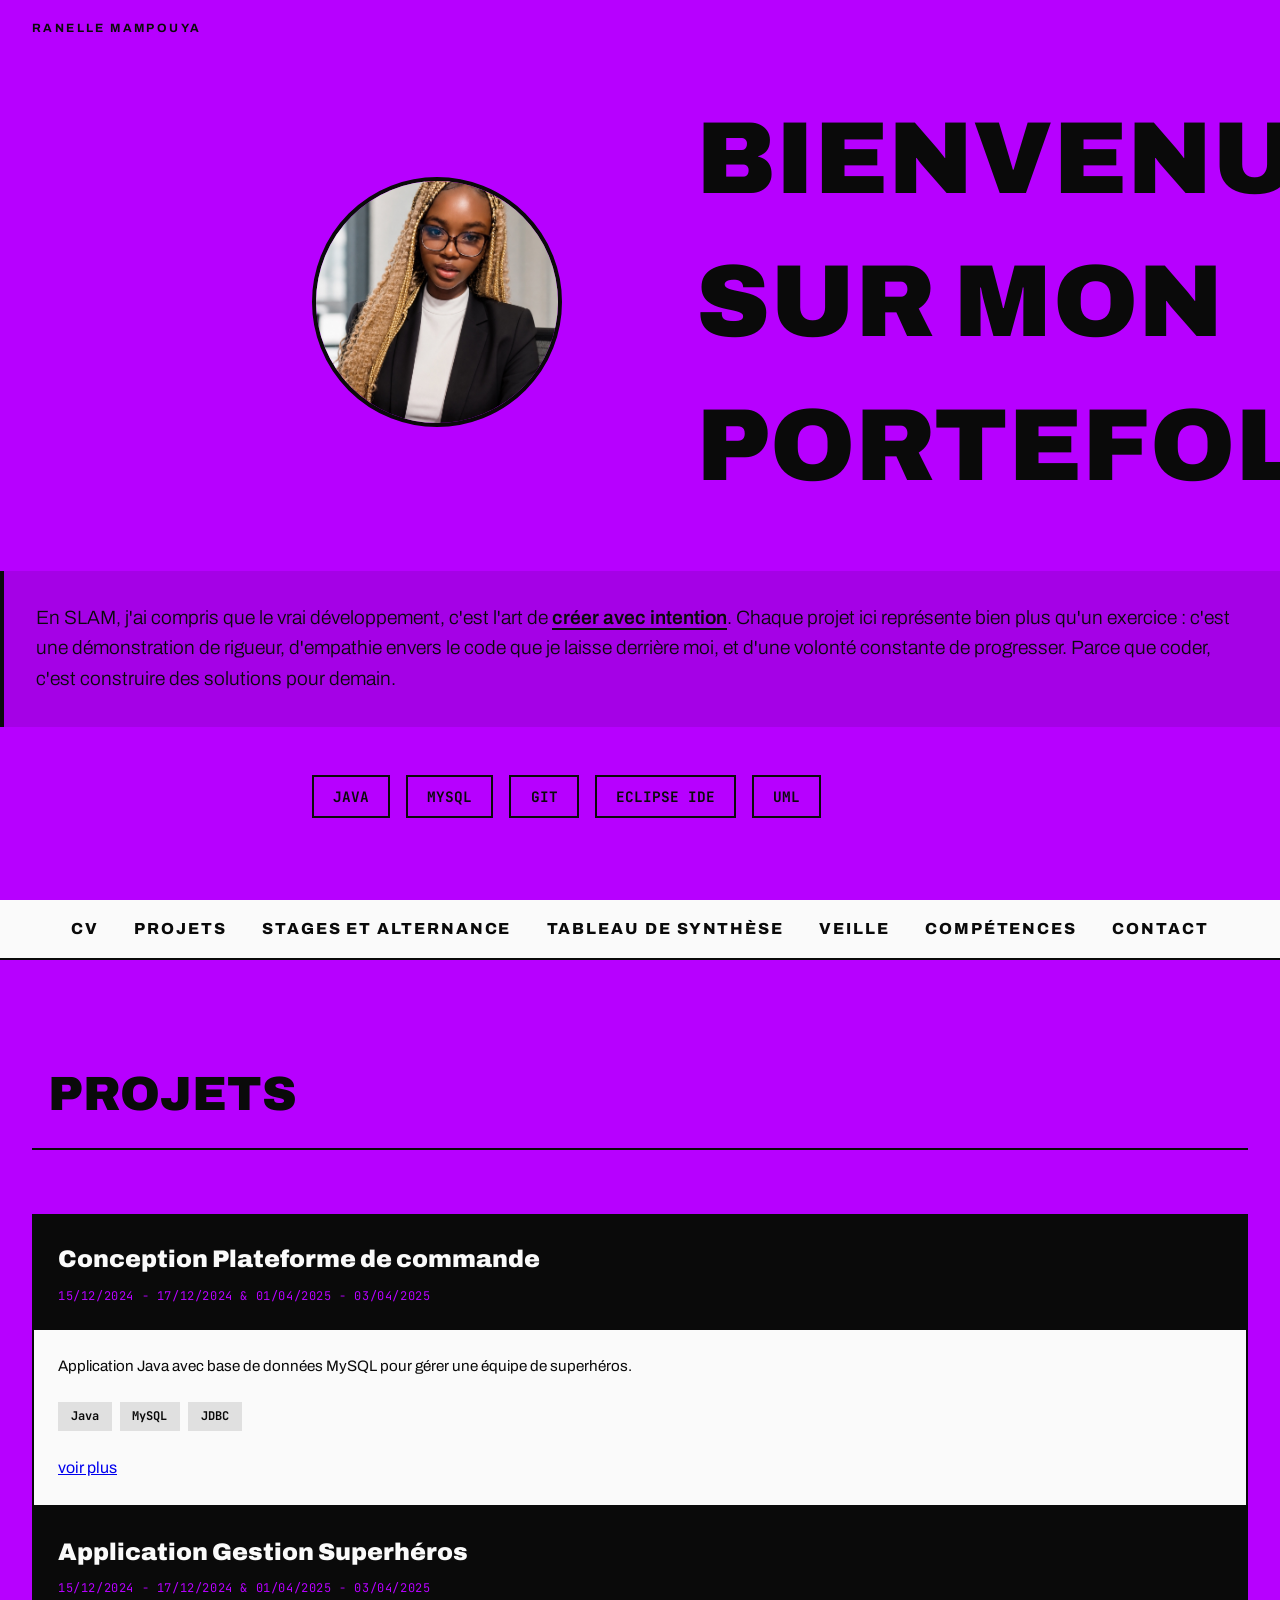
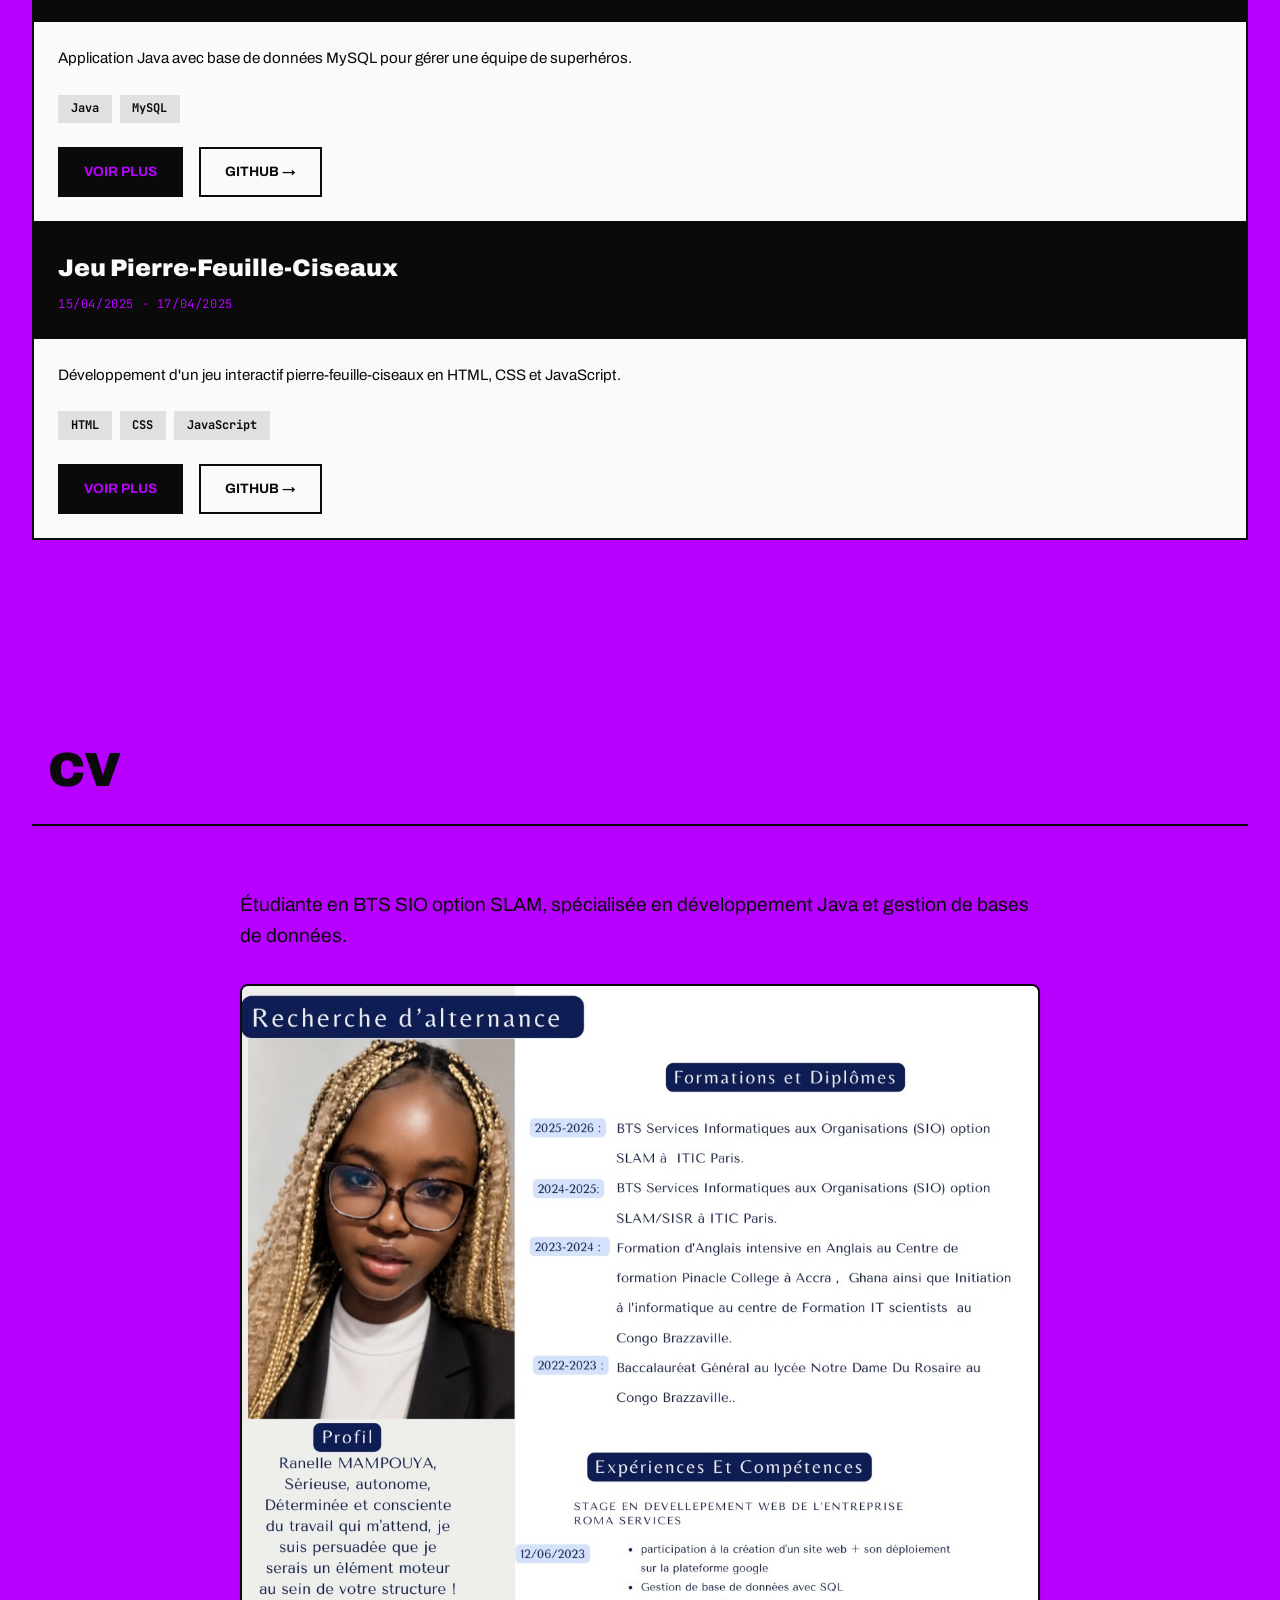
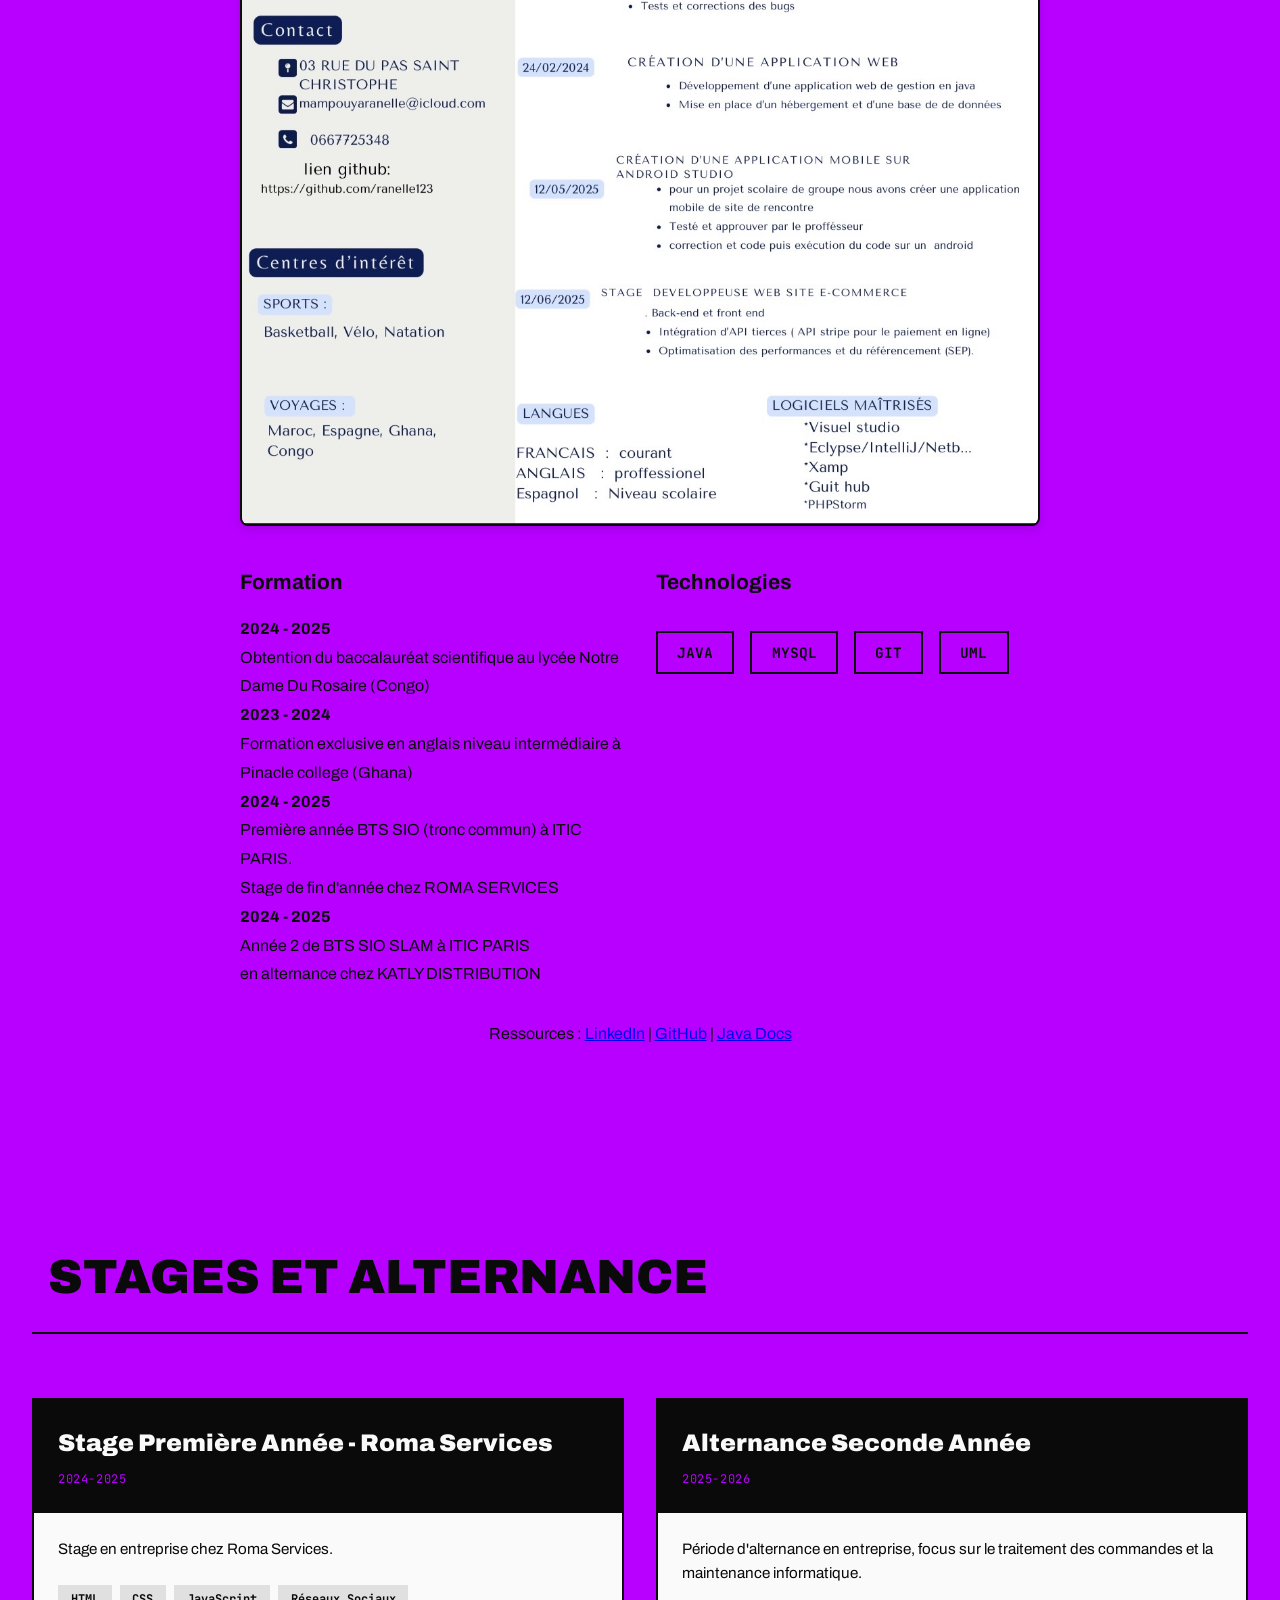
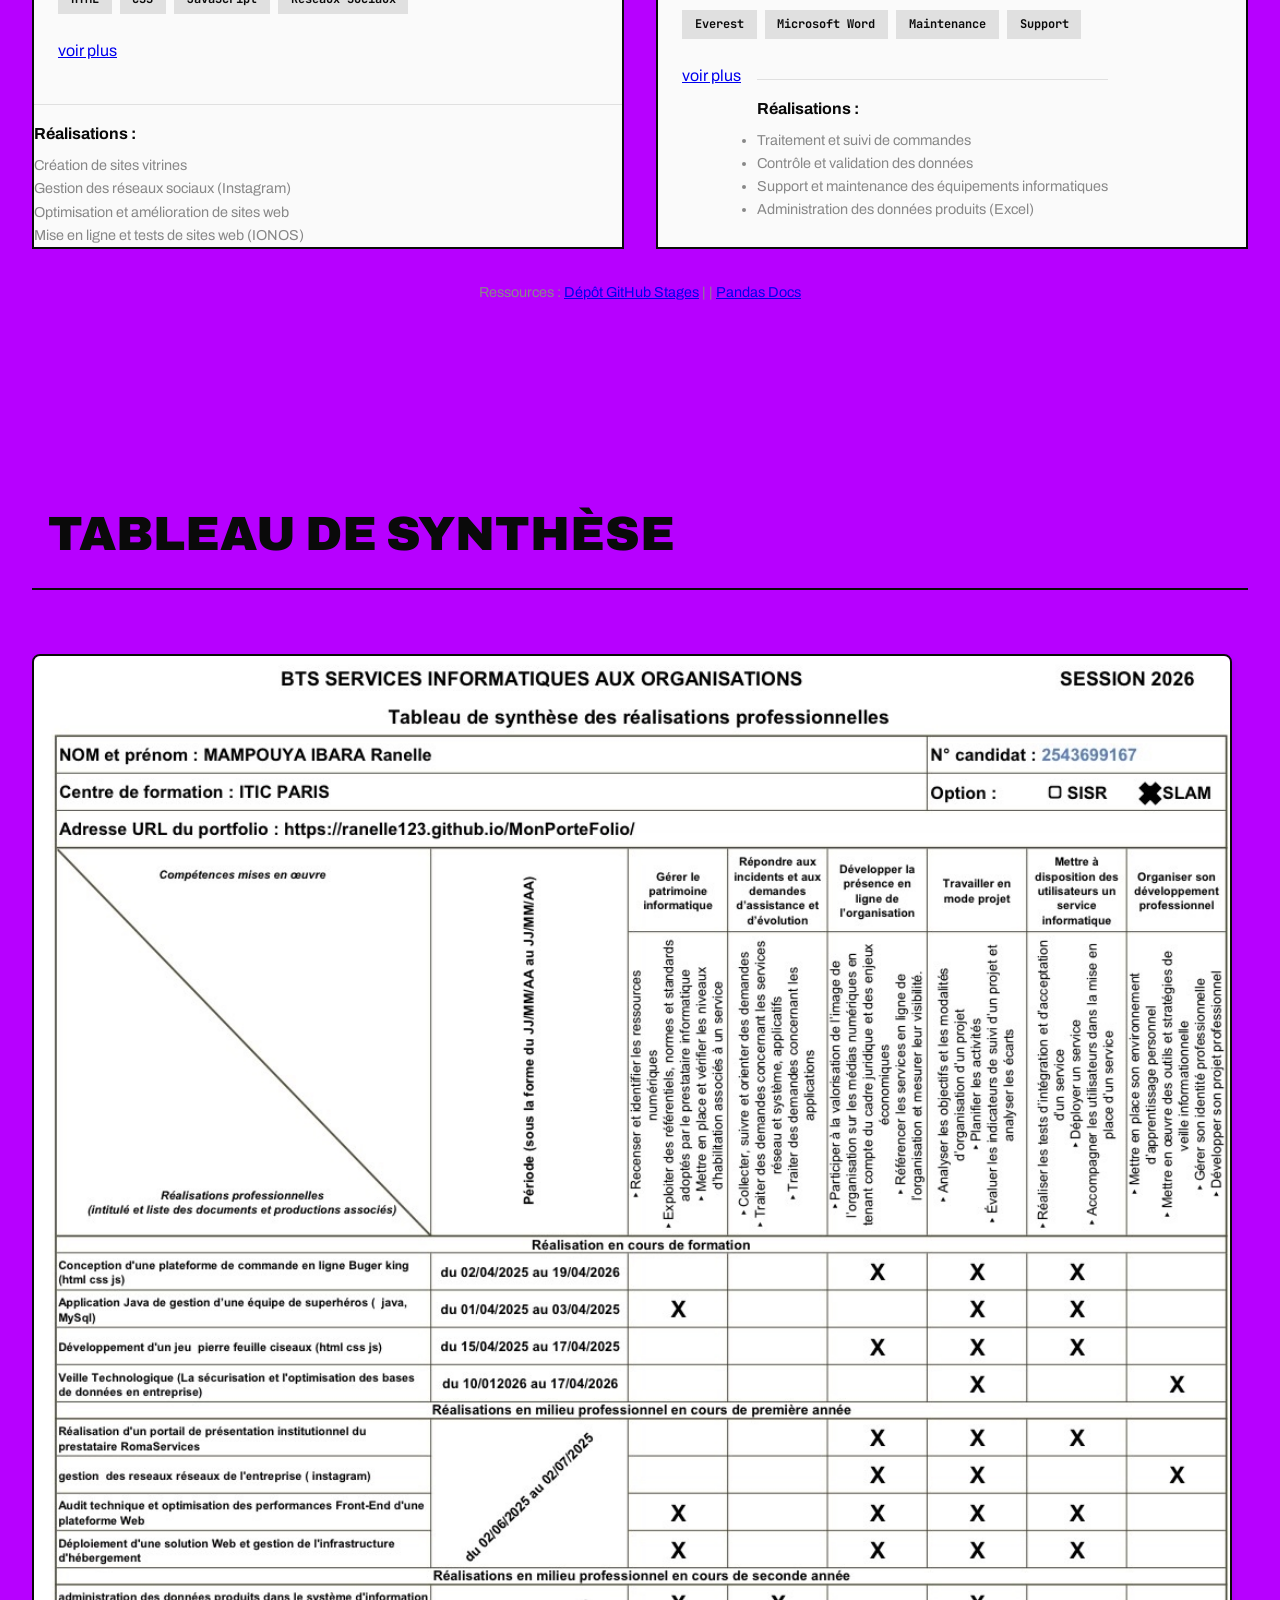
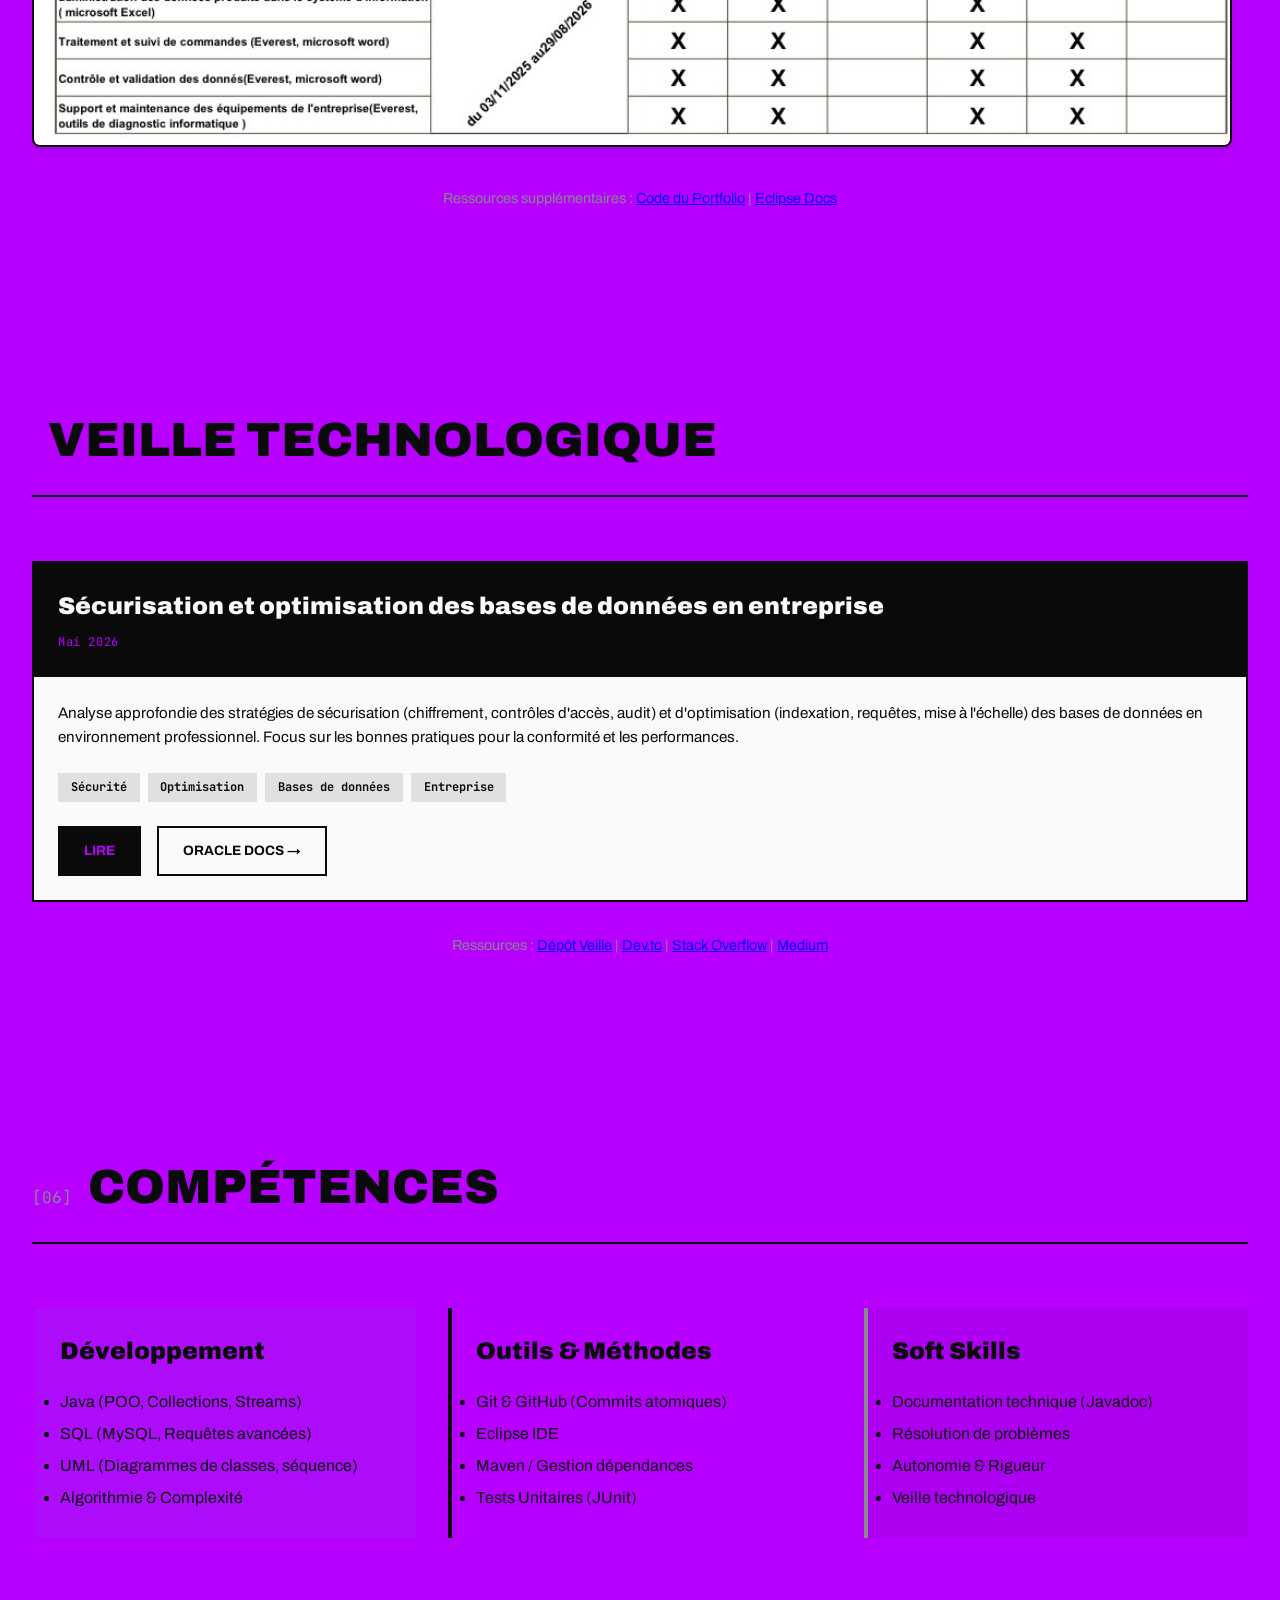
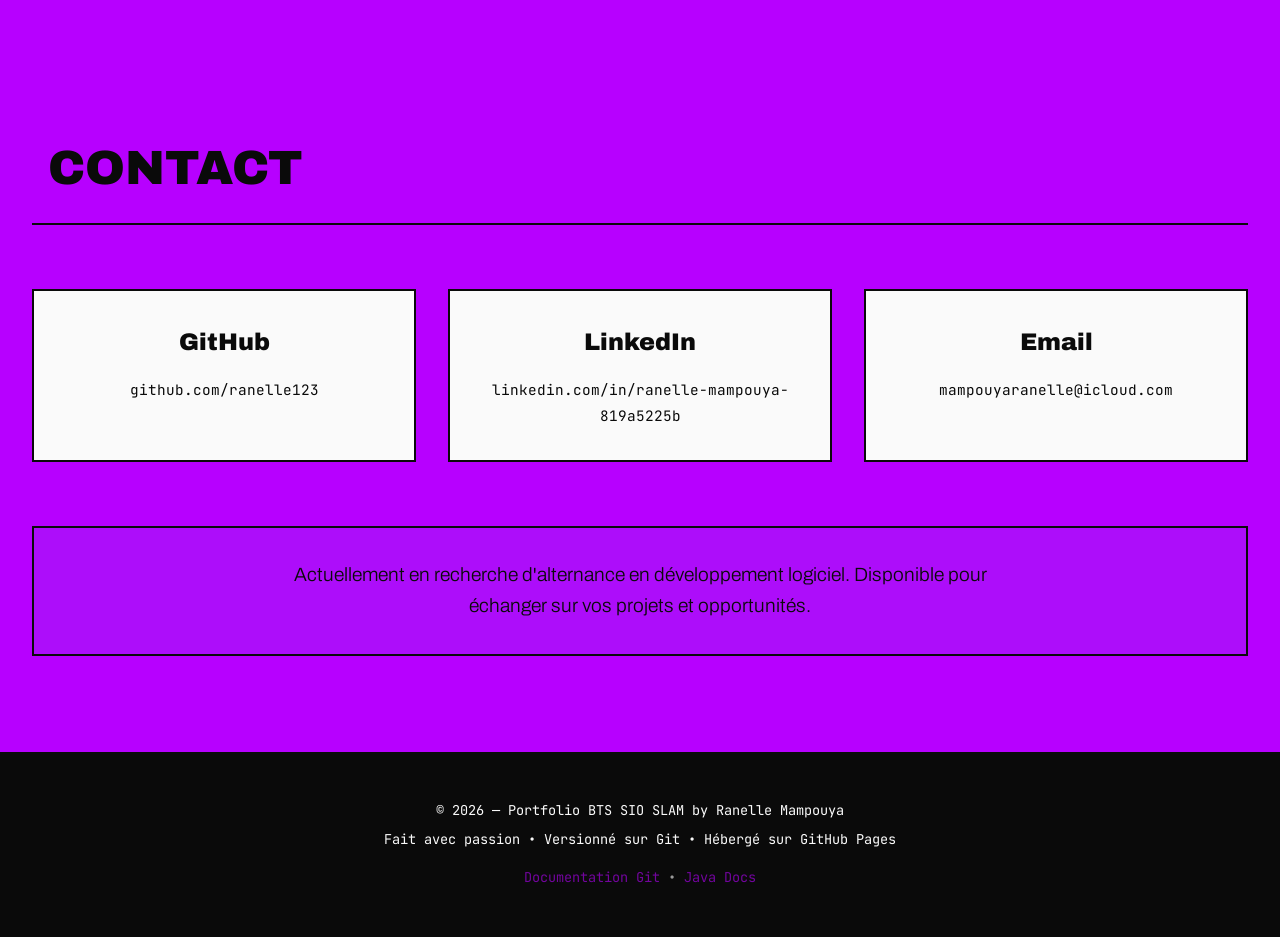
==== commit d849be48: "update" ====
--- a/index.html
+++ b/index.html
@@ -56,7 +56,7 @@
             <h2 class="section-title">Projets</h2>
         </div>
 
-        <!-- PROJET 1: Gestion Équipe Superhéros -->
+        <!-- PROJET 1: --->
             <article class="project-card">
                 <div class="project-header">
                     <h3 class="project-title">Conception Plateforme de commande</h3>
@@ -72,8 +72,8 @@
                         <span class="tech-tag">JDBC</span>
                     </div>
                     <div class="project-actions">
-                        <a href="#" class="btn btn-primary" onclick="alert('Documentation à venir'); return false;">Voir plus</a>
-                        <a href="#" class="btn" onclick="alert('Code source à venir'); return false;">GitHub →</a>
+                          
+                        <a href="Burgerking.html">voir plus</a>
                     </div>
                 </div>
             </article>
@@ -94,7 +94,7 @@
                     <div class="project-tech">
                         <span class="tech-tag">Java</span>
                         <span class="tech-tag">MySQL</span>
-                        <span class="tech-tag">JDBC</span>
+                        
                     </div>
                     <div class="project-actions">
                         <a href="#" class="btn btn-primary" onclick="alert('Documentation à venir'); return false;">Voir plus</a>
@@ -103,29 +103,8 @@
                 </div>
             </article>
 
-            <!-- PROJET 3: Application Rencontre Android -->
-            <article class="project-card">
-                <div class="project-header">
-                    <h3 class="project-title">Application Rencontre Android</h3>
-                    <p class="project-competences">10/05/2025 - 13/05/2025</p>
-                </div>
-                <div class="project-body">
-                    <p class="project-description">
-                        Développement d'une application de rencontre sous Android Studio avec Java et XML.
-                    </p>
-                    <div class="project-tech">
-                        <span class="tech-tag">Java</span>
-                        <span class="tech-tag">XML</span>
-                        <span class="tech-tag">Android Studio</span>
-                    </div>
-                    <div class="project-actions">
-                        <a href="#" class="btn btn-primary" onclick="alert('Documentation à venir'); return false;">Voir plus</a>
-                        <a href="#" class="btn" onclick="alert('Code source à venir'); return false;">GitHub →</a>
-                    </div>
-                </div>
-            </article>
-
-            <!-- PROJET 4: Jeu Pierre-Feuille-Ciseaux -->
+          
+            <!-- PROJET 3: Jeu Pierre-Feuille-Ciseaux -->
             <article class="project-card">
                 <div class="project-header">
                     <h3 class="project-title">Jeu Pierre-Feuille-Ciseaux</h3>
@@ -147,50 +126,7 @@
                 </div>
             </article>
 
-            <!-- PROJET 5: Application M2L -->
-            <article class="project-card">
-                <div class="project-header">
-                    <h3 class="project-title">Application Gestion M2L</h3>
-                    <p class="project-competences">09/01/2026 - 17/04/2026</p>
-                </div>
-                <div class="project-body">
-                    <p class="project-description">
-                        Développement d'une application de gestion pour la Maison des Ligues (M2L) en Java et MySQL.
-                    </p>
-                    <div class="project-tech">
-                        <span class="tech-tag">Java</span>
-                        <span class="tech-tag">MySQL</span>
-                        <span class="tech-tag">Gestion</span>
-                    </div>
-                    <div class="project-actions">
-                        <a href="Ranelle.html" class="btn btn-primary">Voir plus</a>
-                        <a href="#" class="btn" onclick="alert('Code source à venir'); return false;">GitHub →</a>
-                    </div>
-                </div>
-            </article>
-
-
-            <!-- PROJET 6: Veille Technologique -->
-            <article class="project-card">
-                <div class="project-header">
-                    <h3 class="project-title">Veille Technologique</h3>
-                    <p class="project-competences">10/01/2026 - 17/04/2026</p>
-                </div>
-                <div class="project-body">
-                    <p class="project-description">
-                        Veille technologique sur la sécurisation et l'optimisation des bases de données en entreprise.
-                    </p>
-                    <div class="project-tech">
-                        <span class="tech-tag">Sécurité</span>
-                        <span class="tech-tag">Base de données</span>
-                        <span class="tech-tag">Optimisation</span>
-                    </div>
-                    <div class="project-actions">
-                        <a href="#" class="btn btn-primary" onclick="alert('Documentation à venir'); return false;">Voir plus</a>
-                        <a href="#" class="btn" onclick="alert('Rapport à venir'); return false;">Rapport →</a>
-                    </div>
-                </div>
-            </article>
+           
         </div>
     </section>
 
@@ -274,8 +210,7 @@
                         <span class="tech-tag">Réseaux Sociaux</span>
                     </div>
                     <div class="project-actions">
-                        <a href="#" class="btn btn-primary" onclick="alert('Rapport de stage à venir'); return false;">Rapport</a>
-                        <a href="#" class="btn" onclick="alert('Projets réalisés à venir'); return false;">Projets →</a>
+                       <a href="Stage.html">voir plus</a>
                     </div>
                 </div>
                 <div class="project-details" style="margin-top: 1rem; padding-top: 1rem; border-top: 1px solid var(--gris-clair);">
@@ -307,10 +242,9 @@
                         <span class="tech-tag">Support</span>
                     </div>
                     <div class="project-actions">
-                        <a href="#" class="btn btn-primary" onclick="alert('Rapport d\'alternance à venir'); return false;">Rapport</a>
-                        <a href="#" class="btn" onclick="alert('Missions réalisées à venir'); return false;">Missions →</a>
-                    </div>
-                </div>
+                        <a href="Alternance.html">voir plus</a>
+                       
+                        
                 <div class="project-details" style="margin-top: 1rem; padding-top: 1rem; border-top: 1px solid var(--gris-clair);">
                     <h4 style="font-size: 1rem; margin-bottom: 0.5rem;">Réalisations :</h4>
                     <ul style="font-size: 0.9rem; color: var(--gris);">
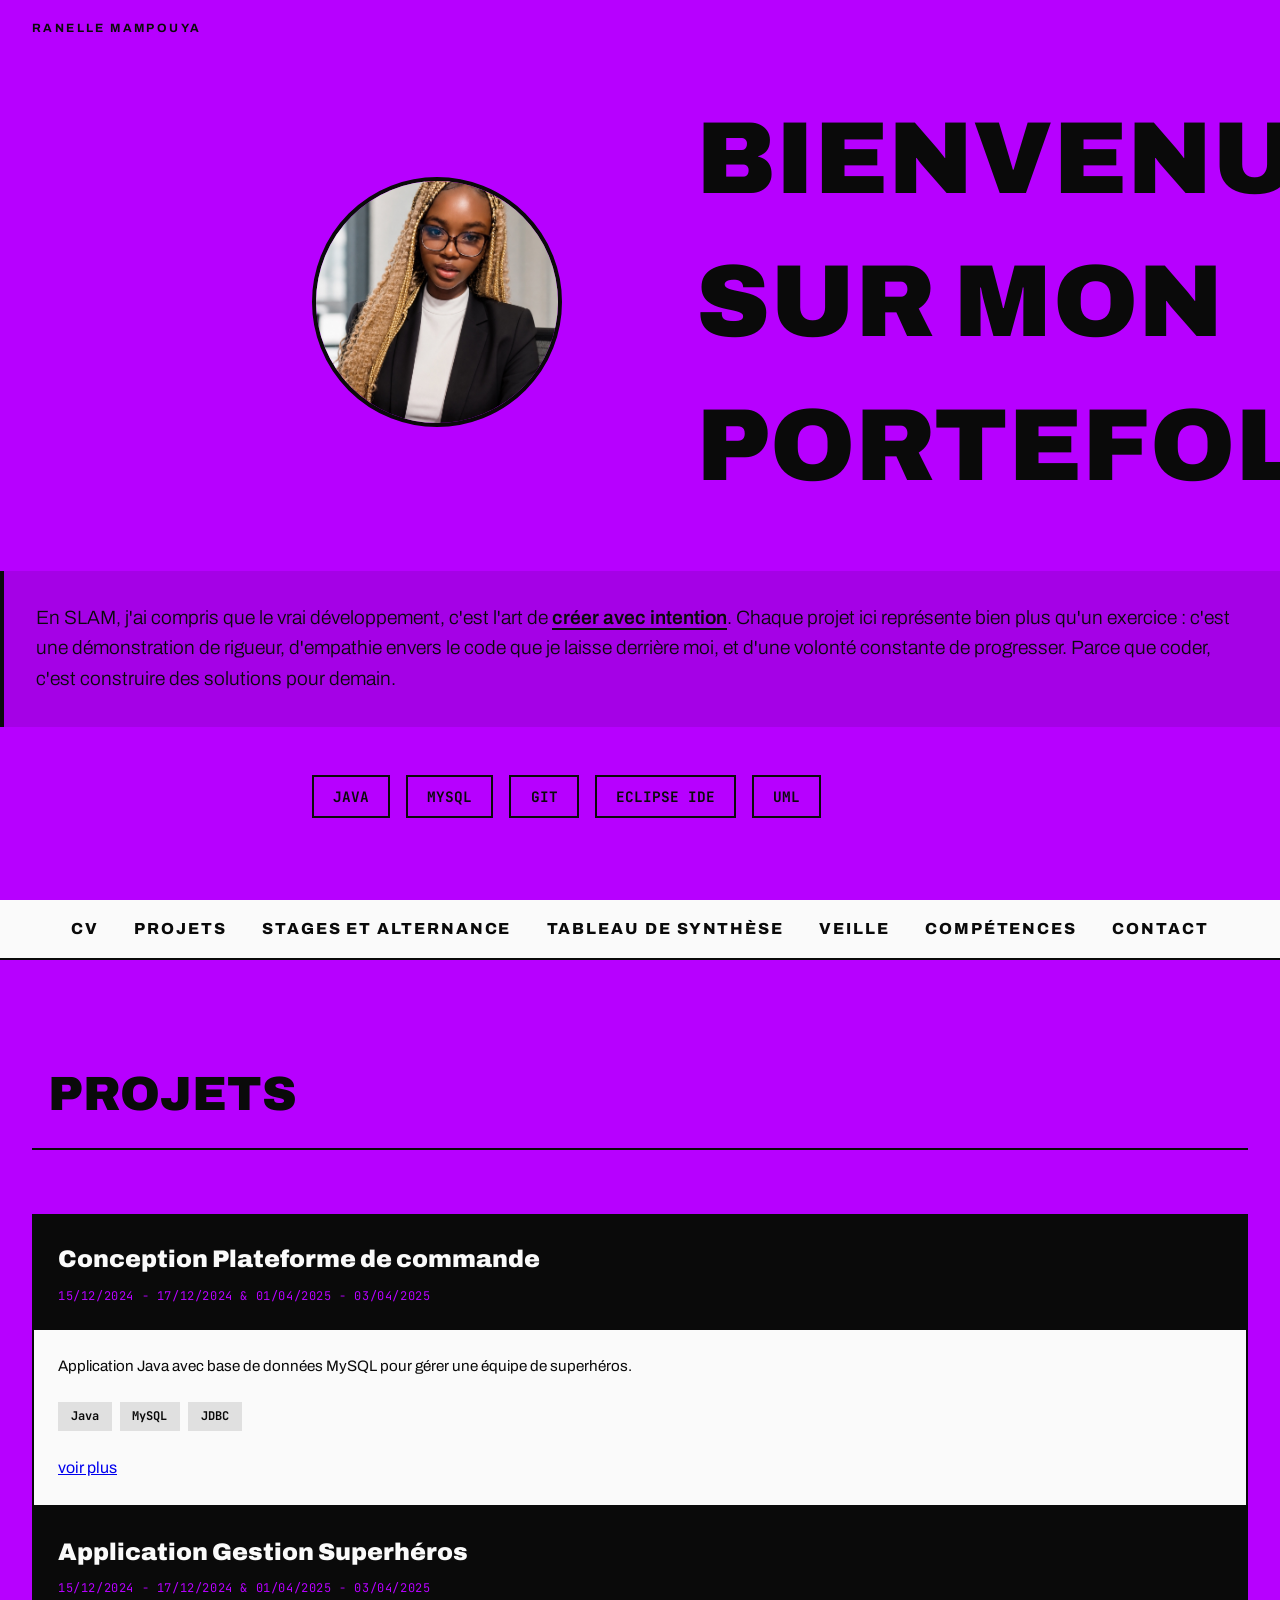
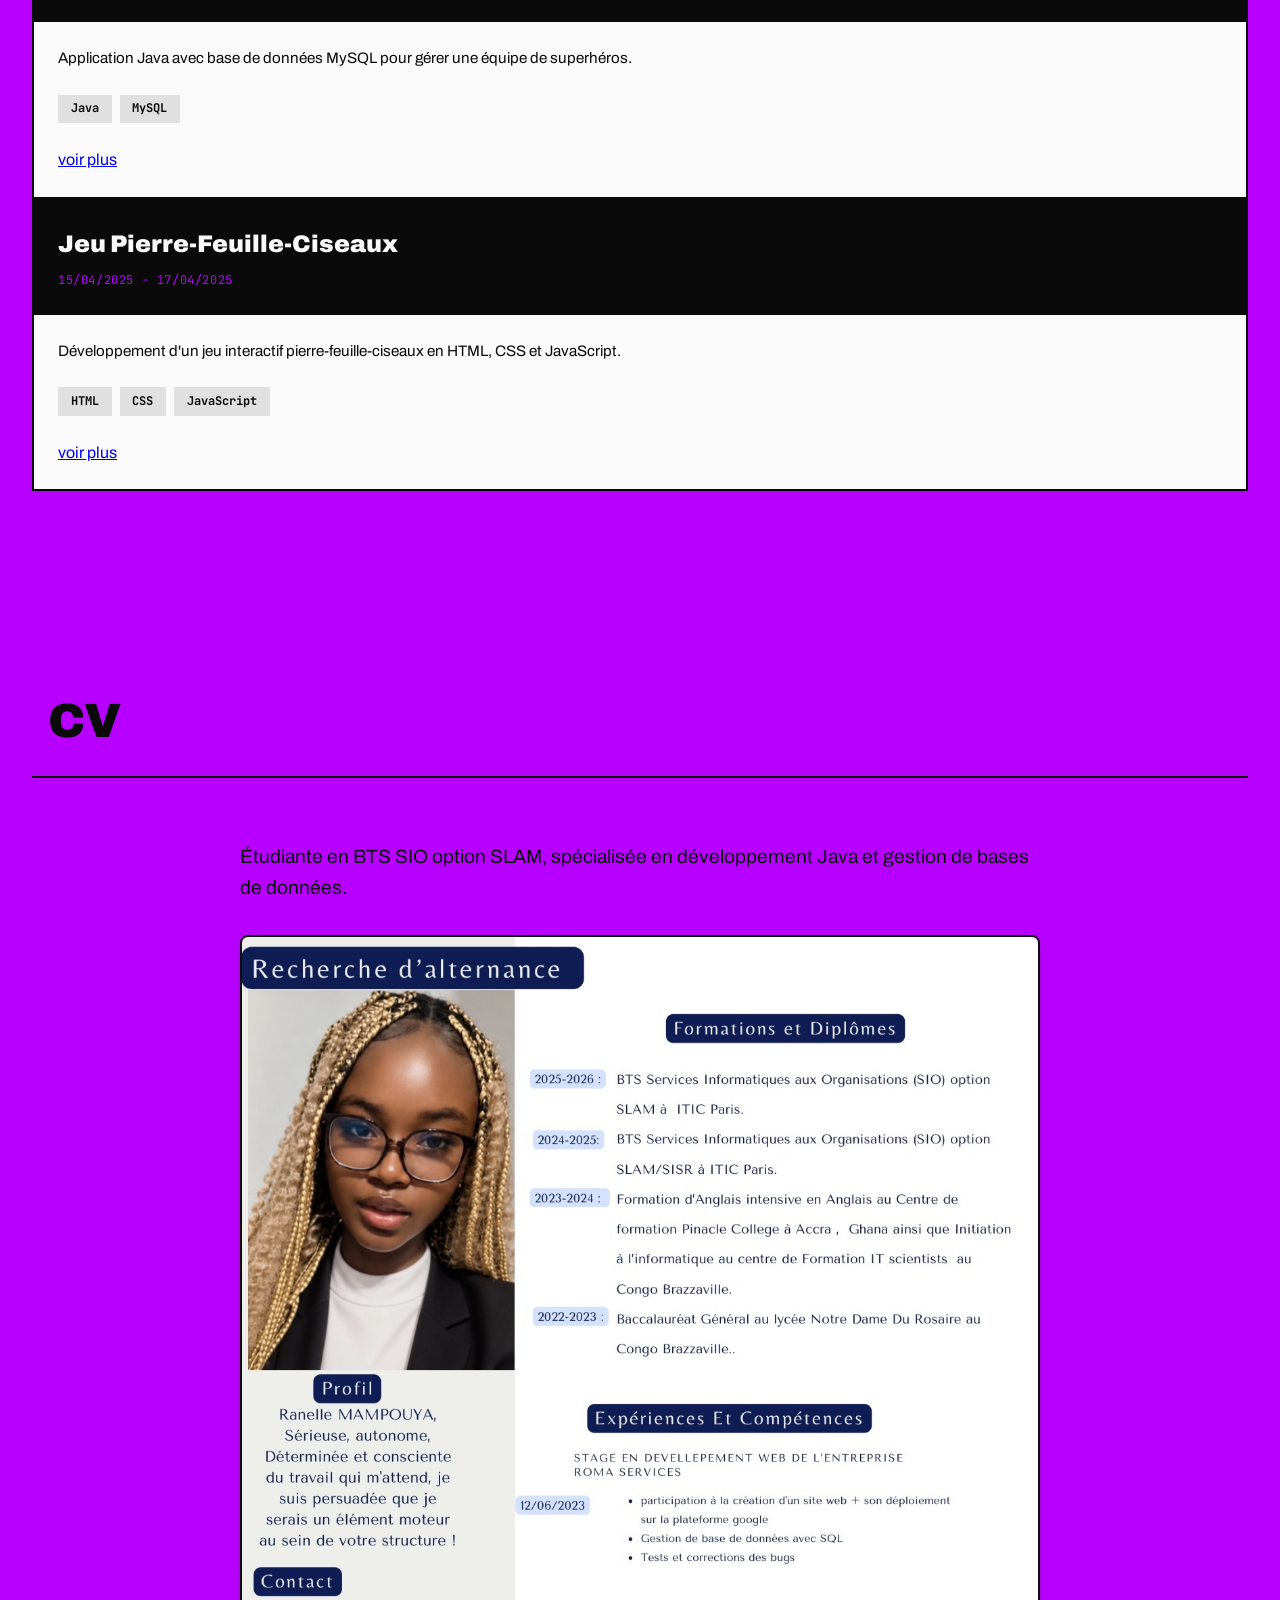
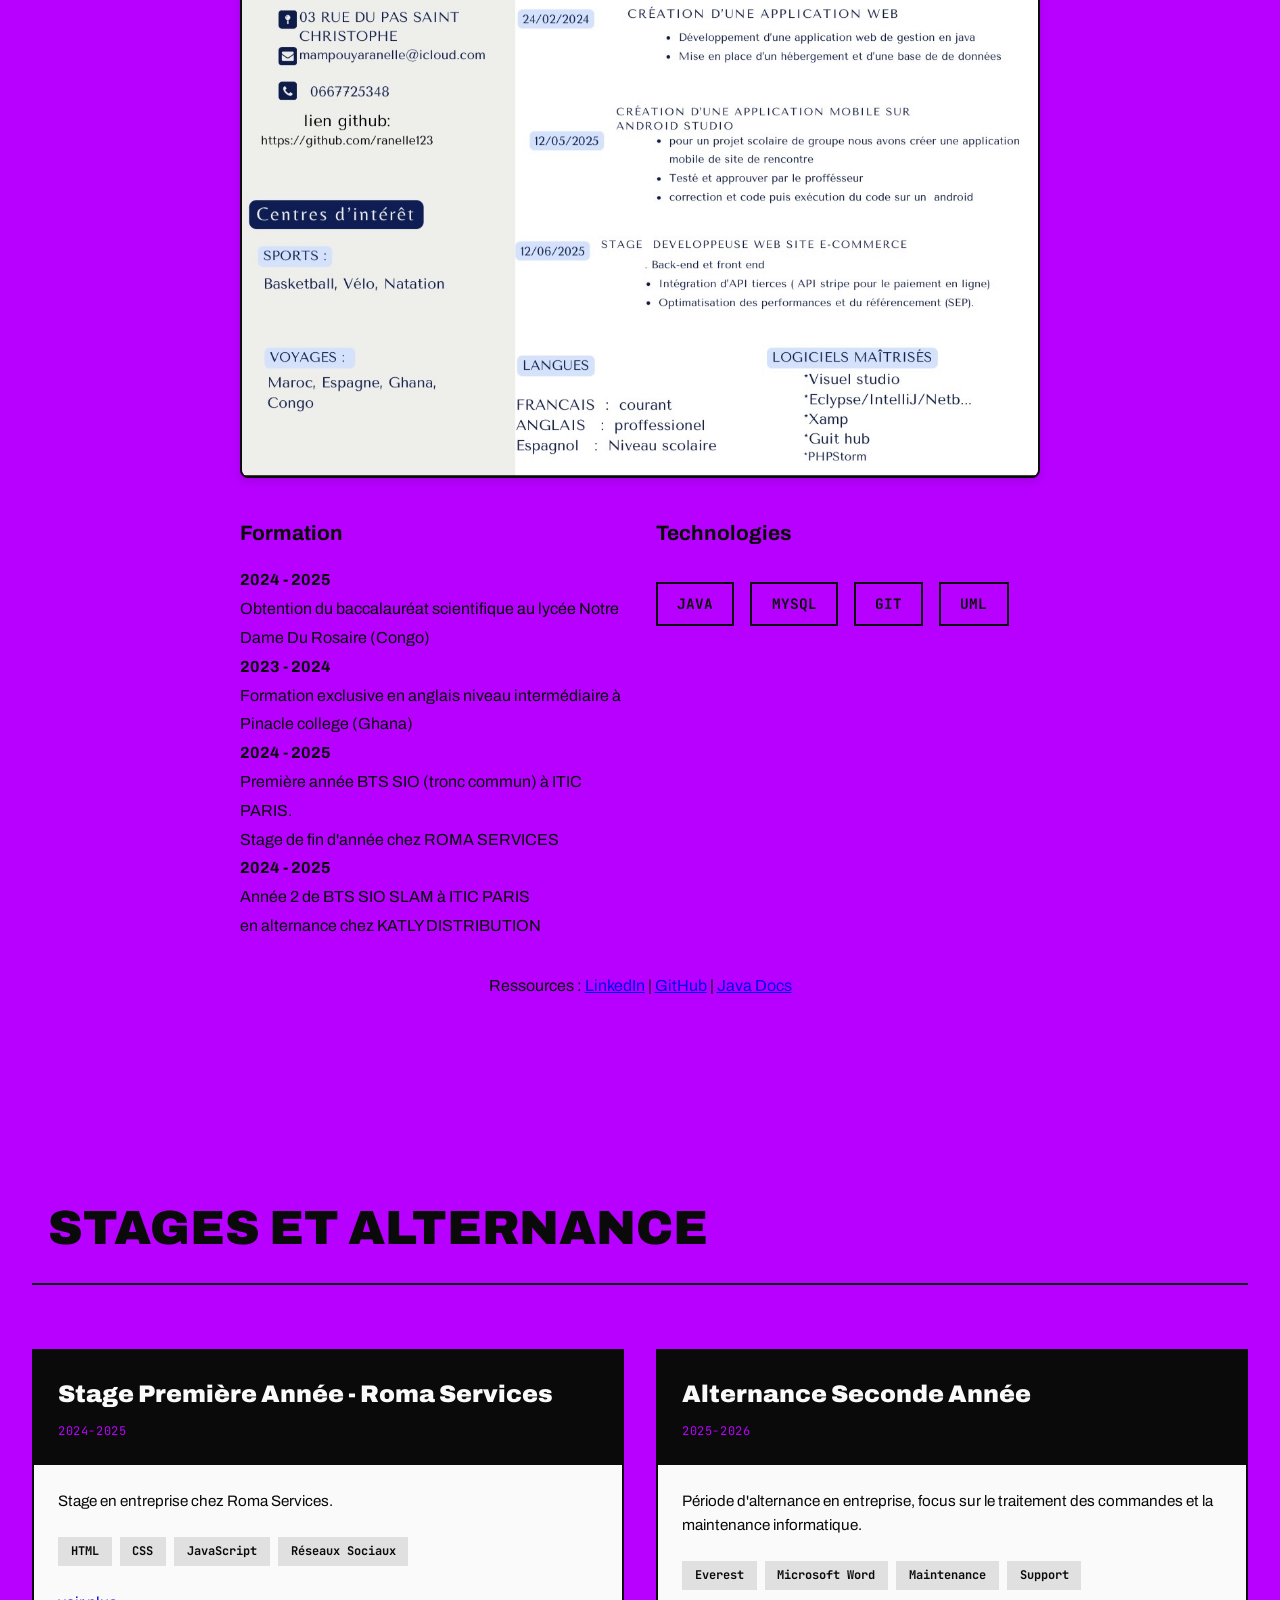
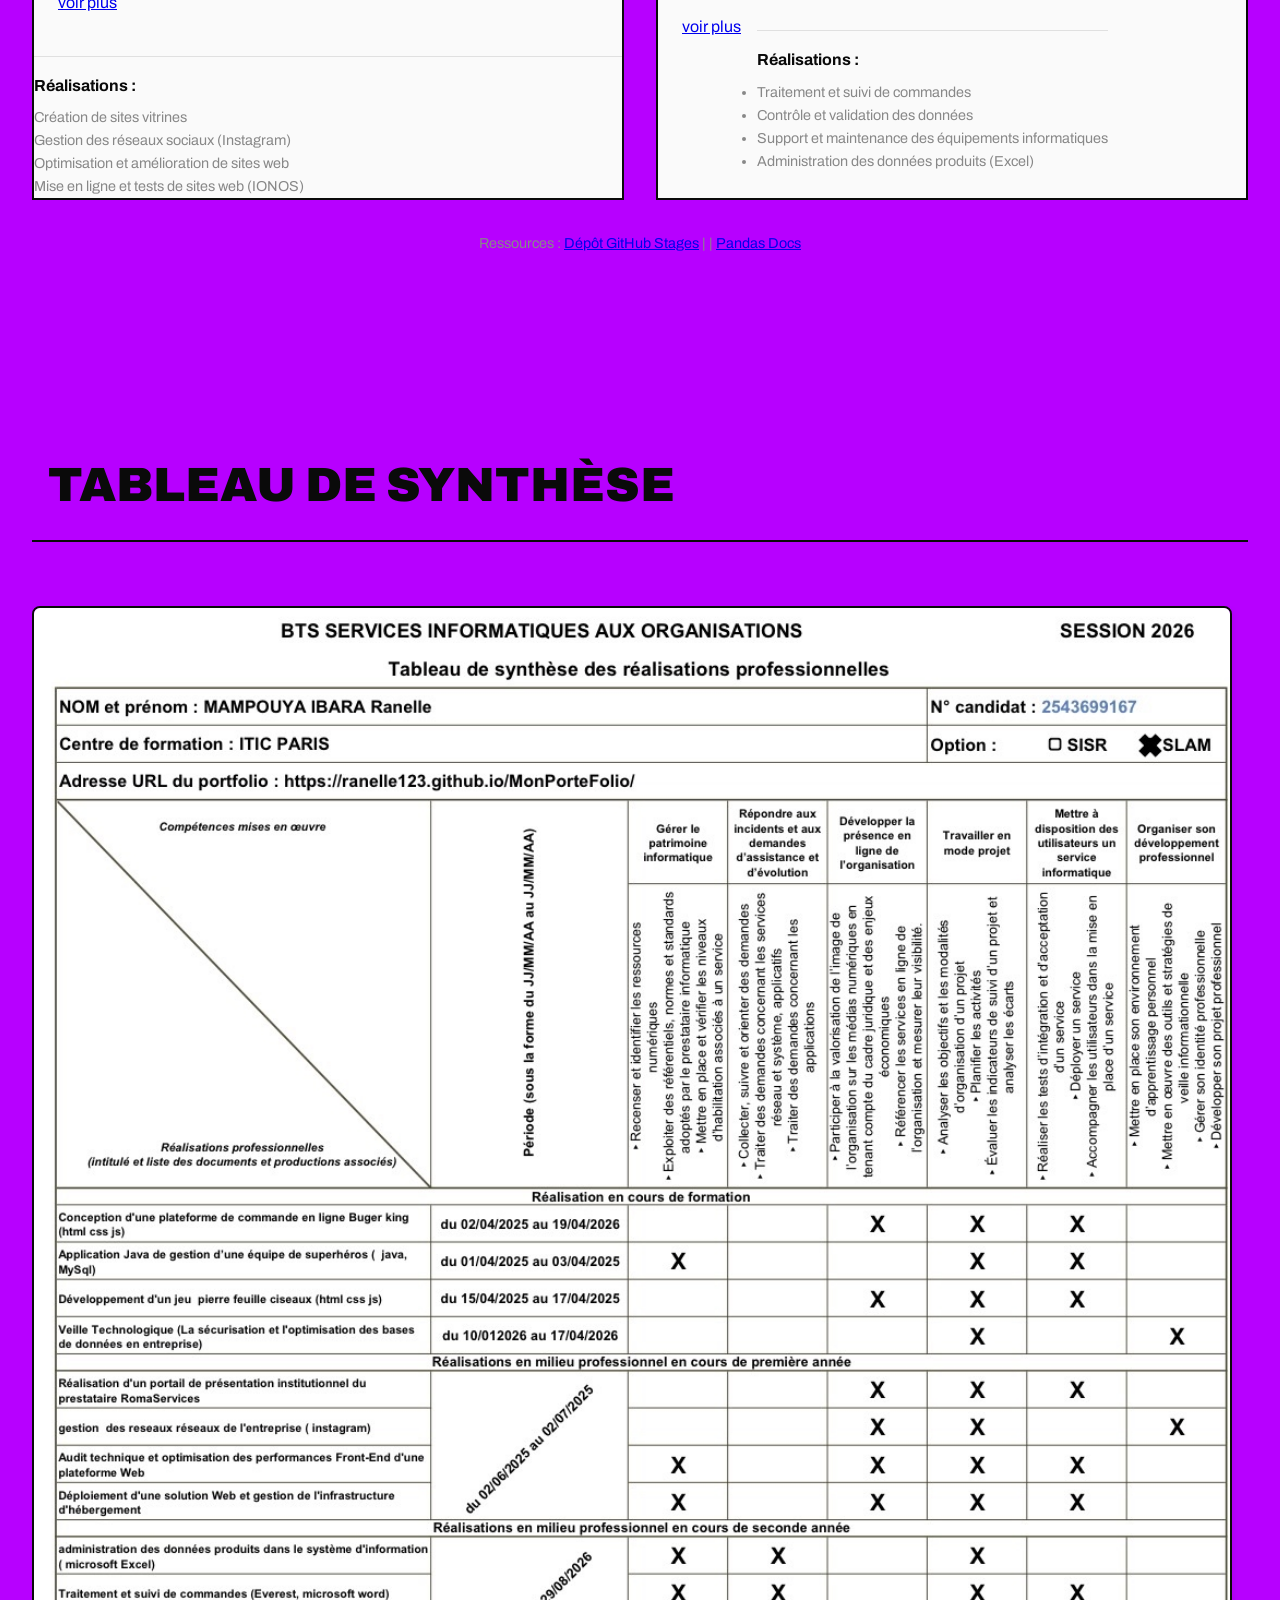
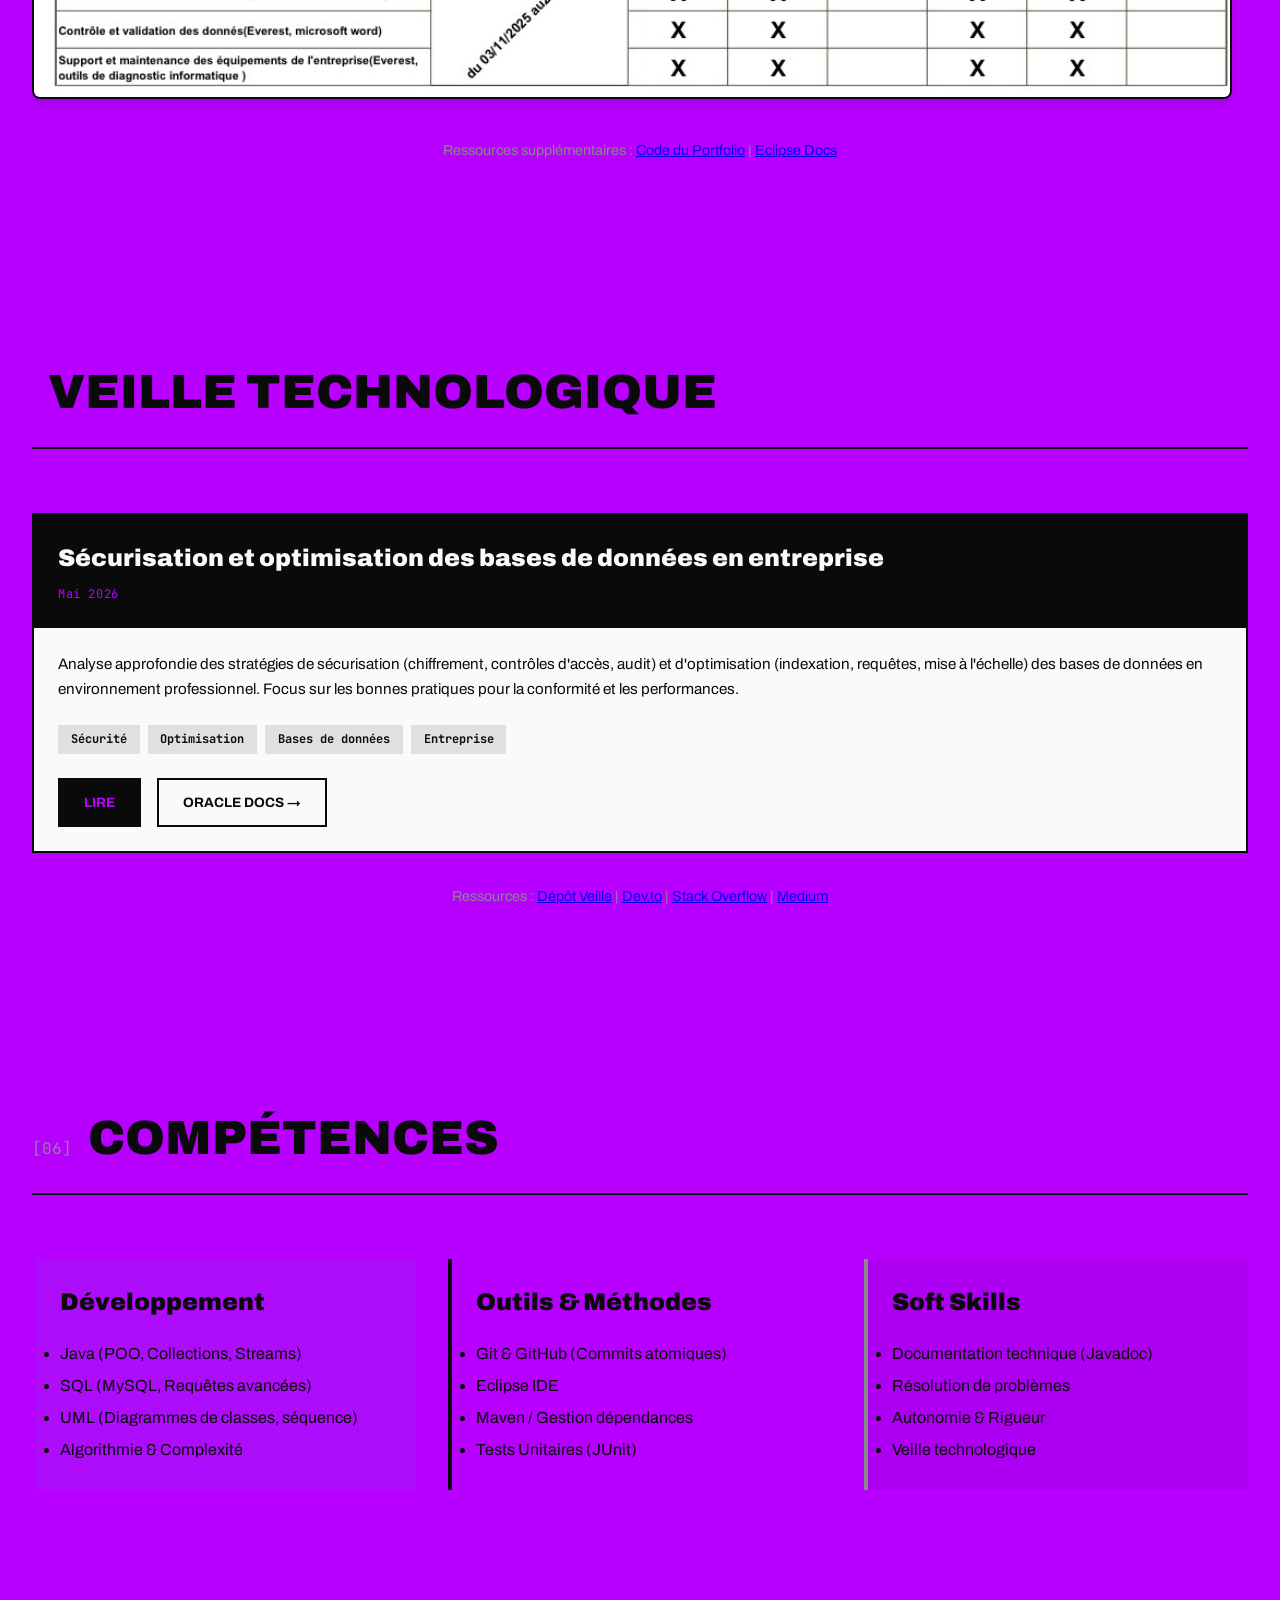
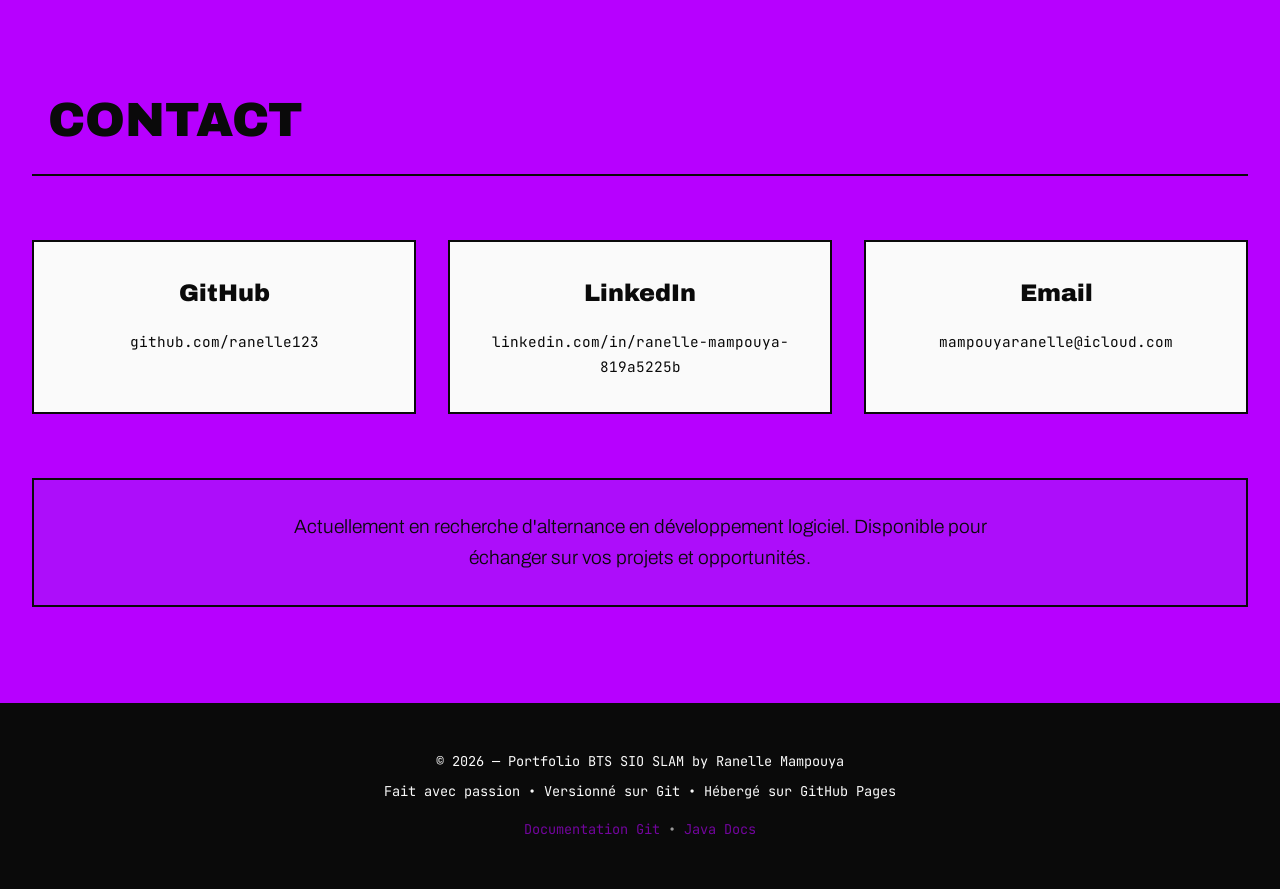
==== commit 69d3954b: "update" ====
--- a/index.html
+++ b/index.html
@@ -97,8 +97,7 @@
                         
                     </div>
                     <div class="project-actions">
-                        <a href="#" class="btn btn-primary" onclick="alert('Documentation à venir'); return false;">Voir plus</a>
-                        <a href="#" class="btn" onclick="alert('Code source à venir'); return false;">GitHub →</a>
+                        <a href="gestiondeSuperHero.html">voir plus</a>
                     </div>
                 </div>
             </article>
@@ -120,8 +119,7 @@
                         <span class="tech-tag">JavaScript</span>
                     </div>
                     <div class="project-actions">
-                        <a href="#" class="btn btn-primary" onclick="alert('Documentation à venir'); return false;">Voir plus</a>
-                        <a href="#" class="btn" onclick="alert('Code source à venir'); return false;">GitHub →</a>
+                        <a href="Pierrefeuille.html">voir plus</a>
                     </div>
                 </div>
             </article>
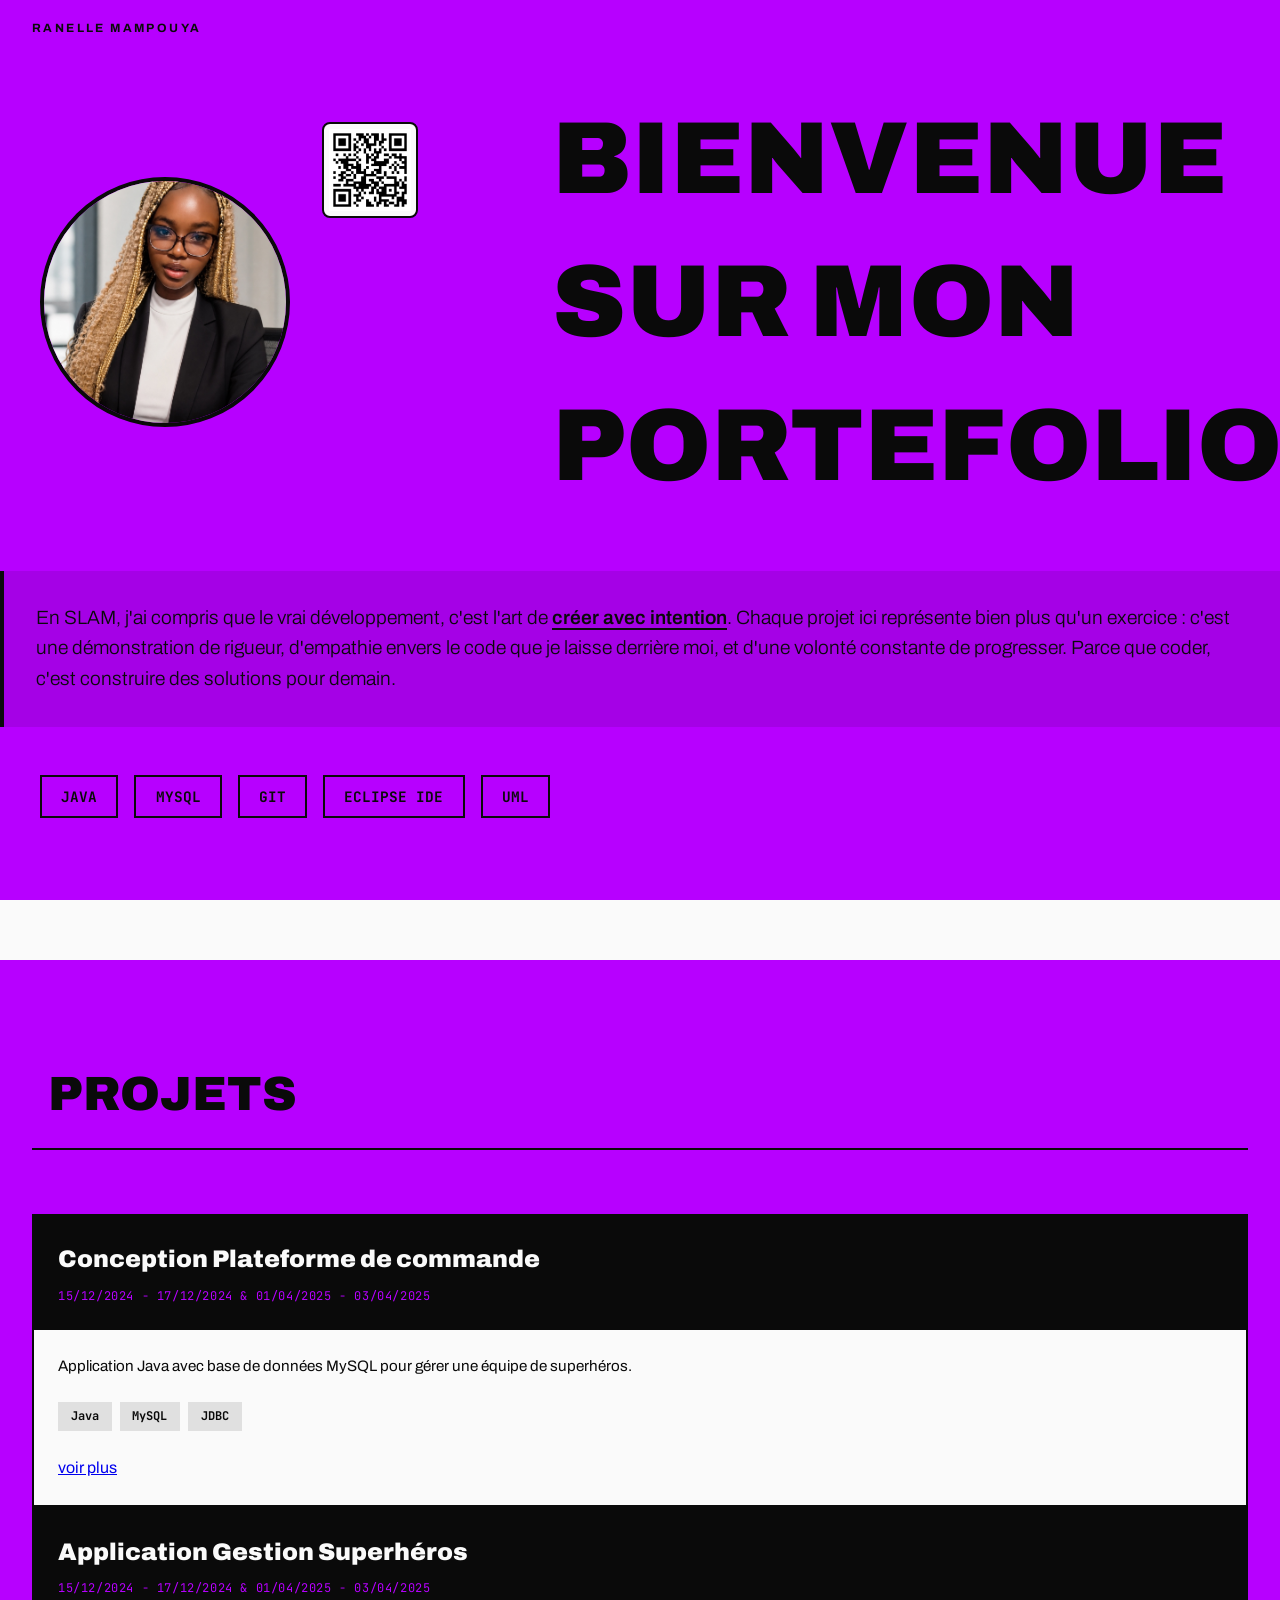
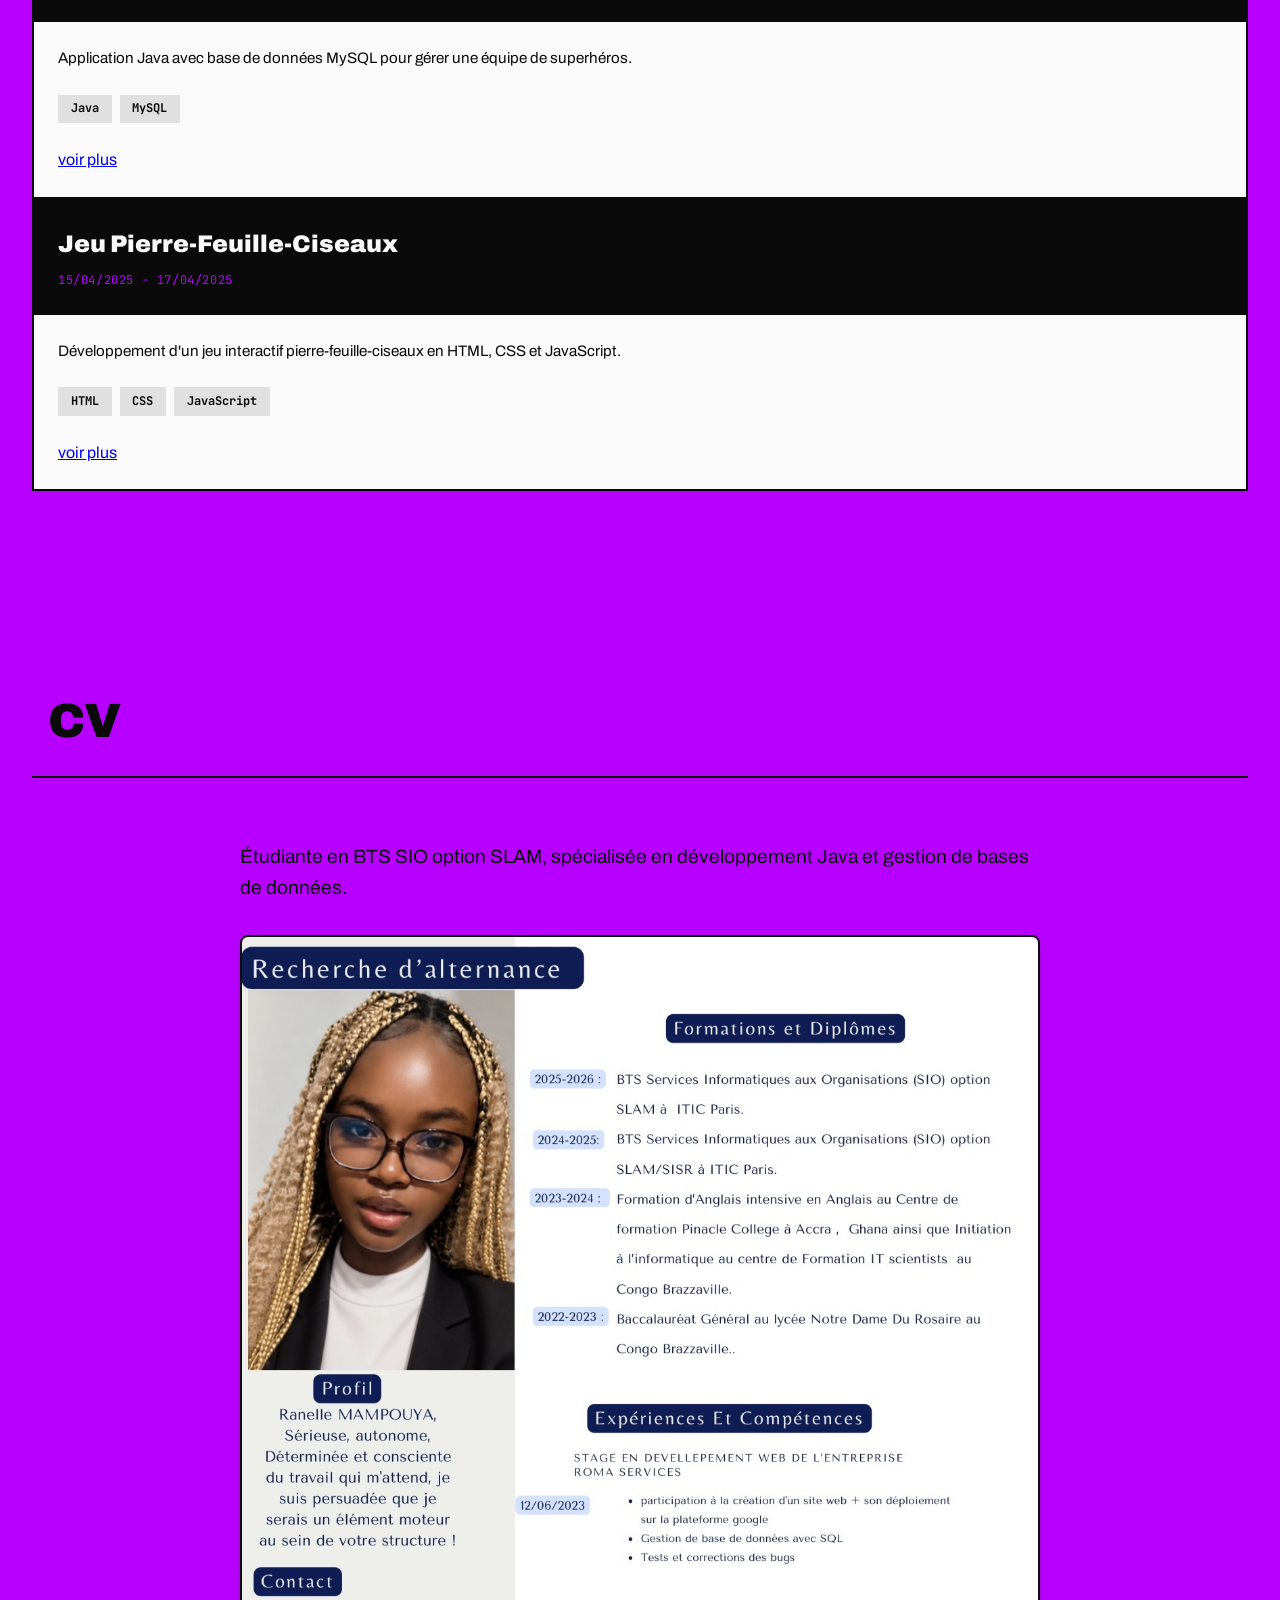
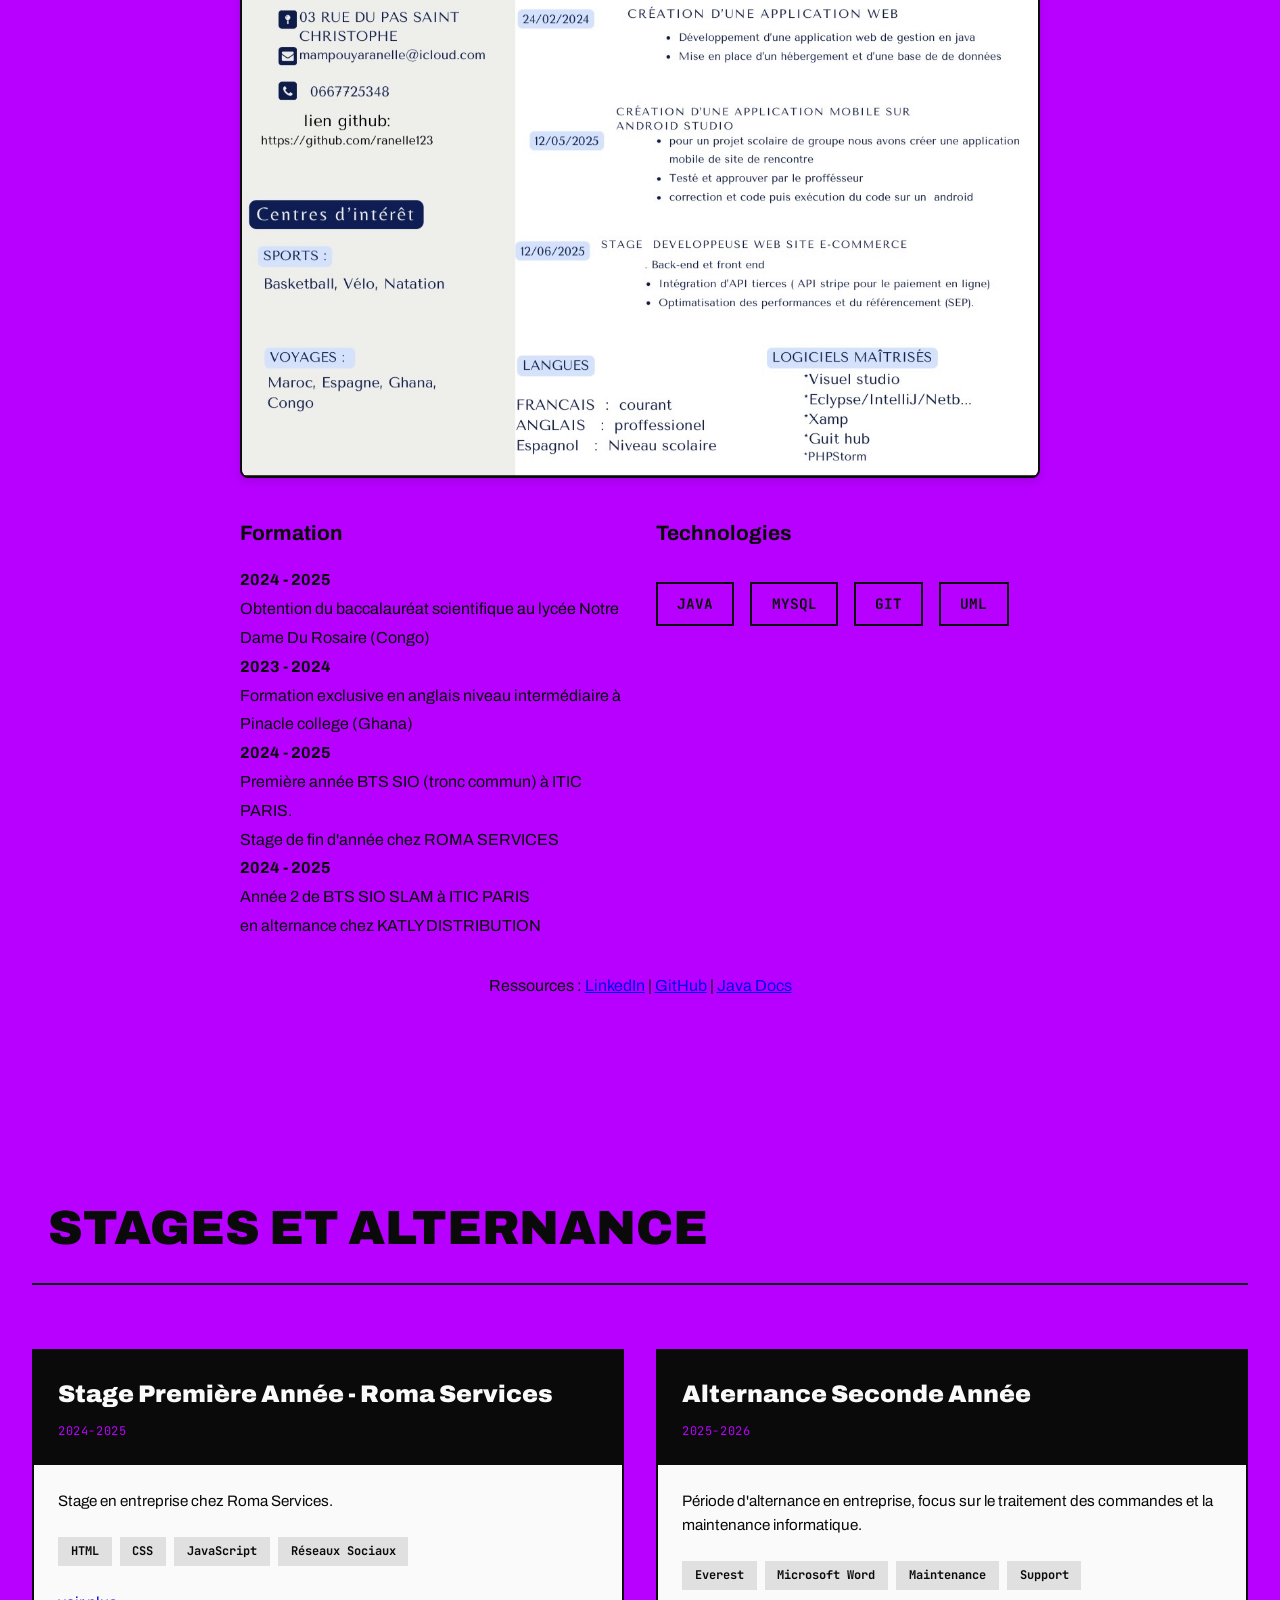
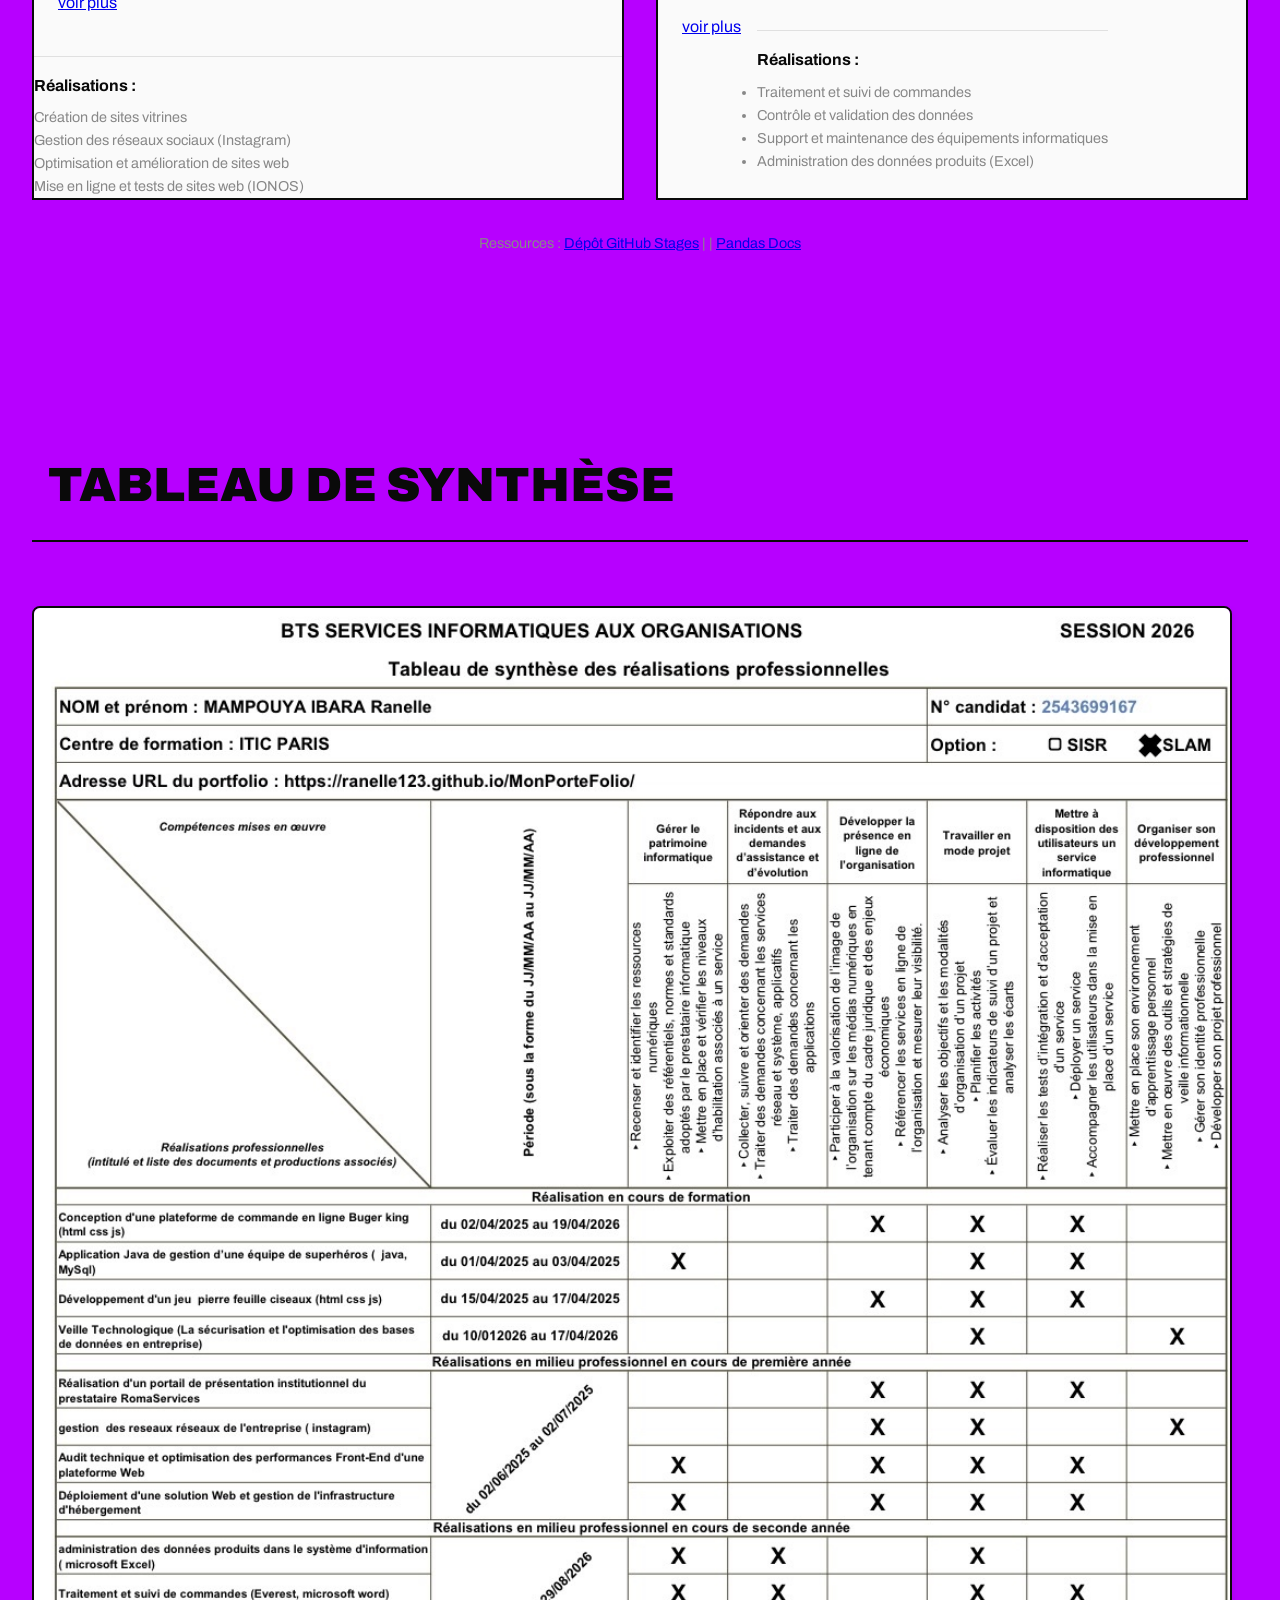
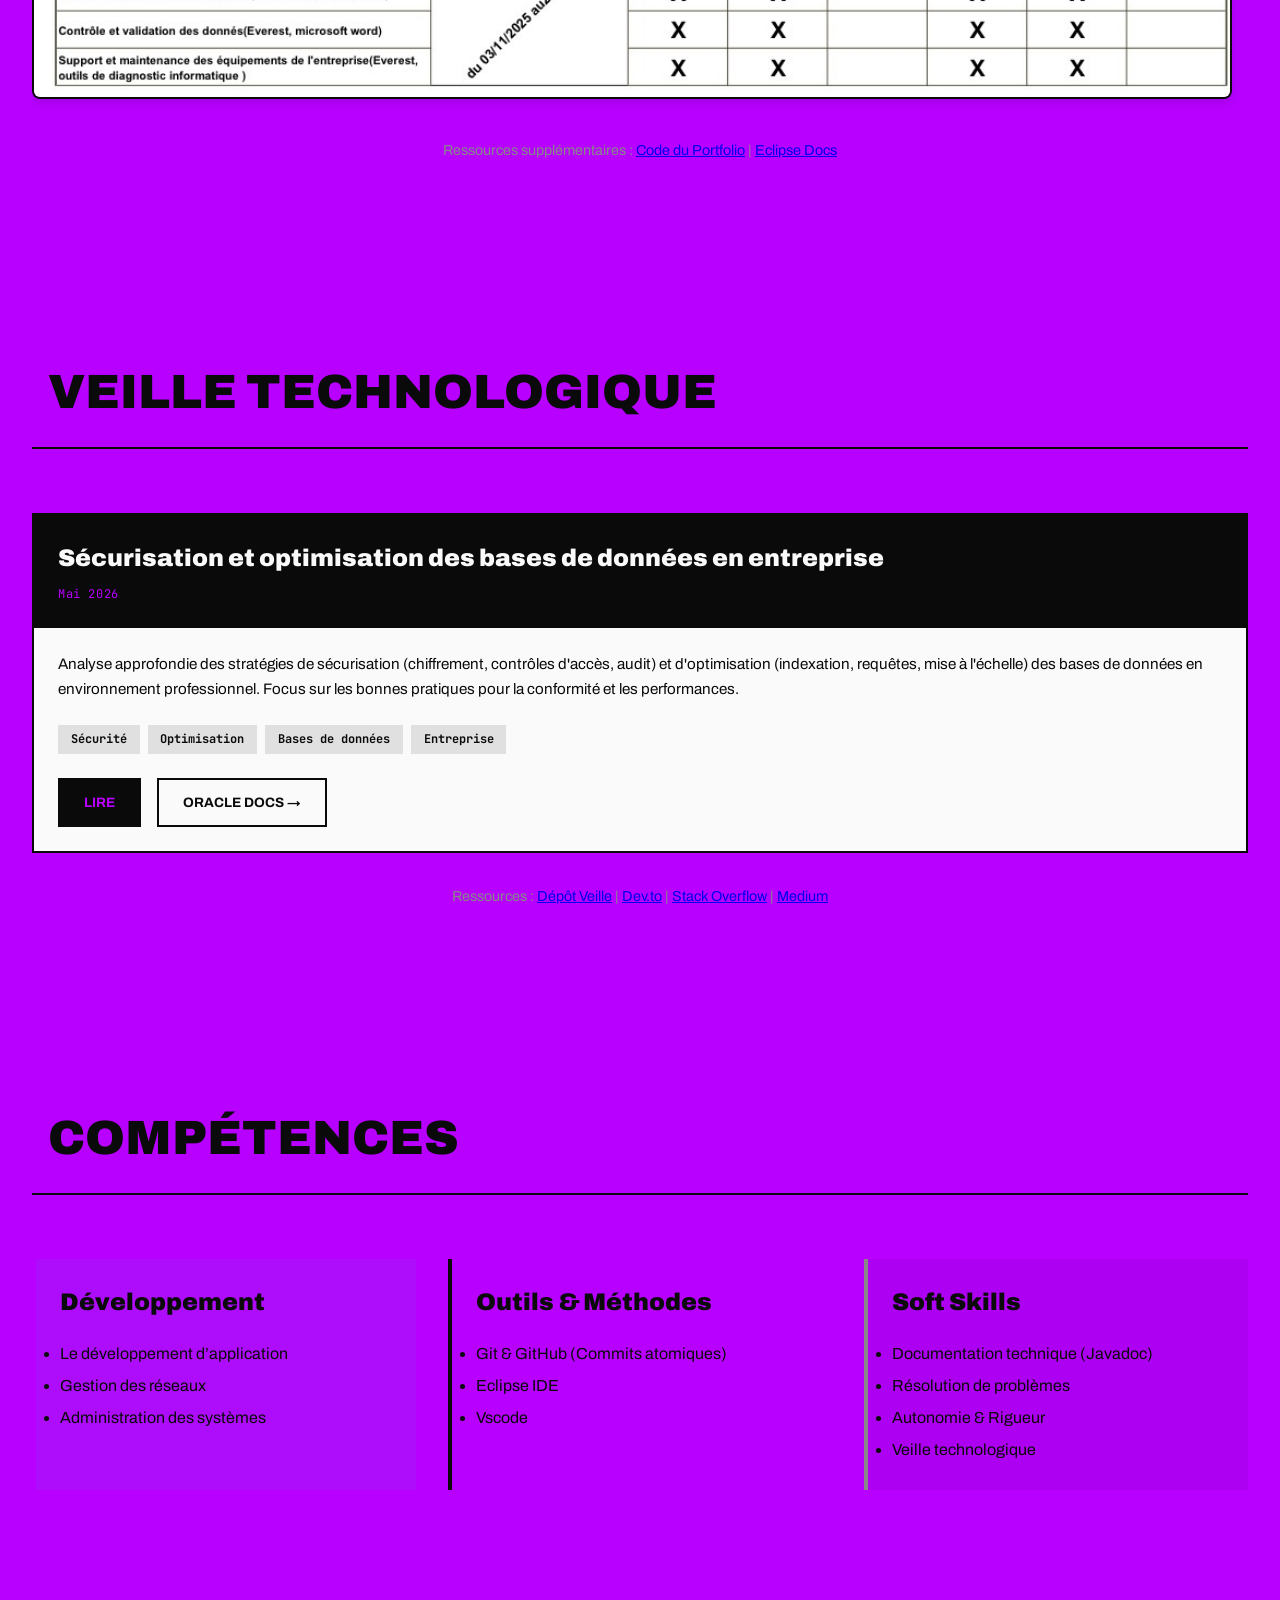
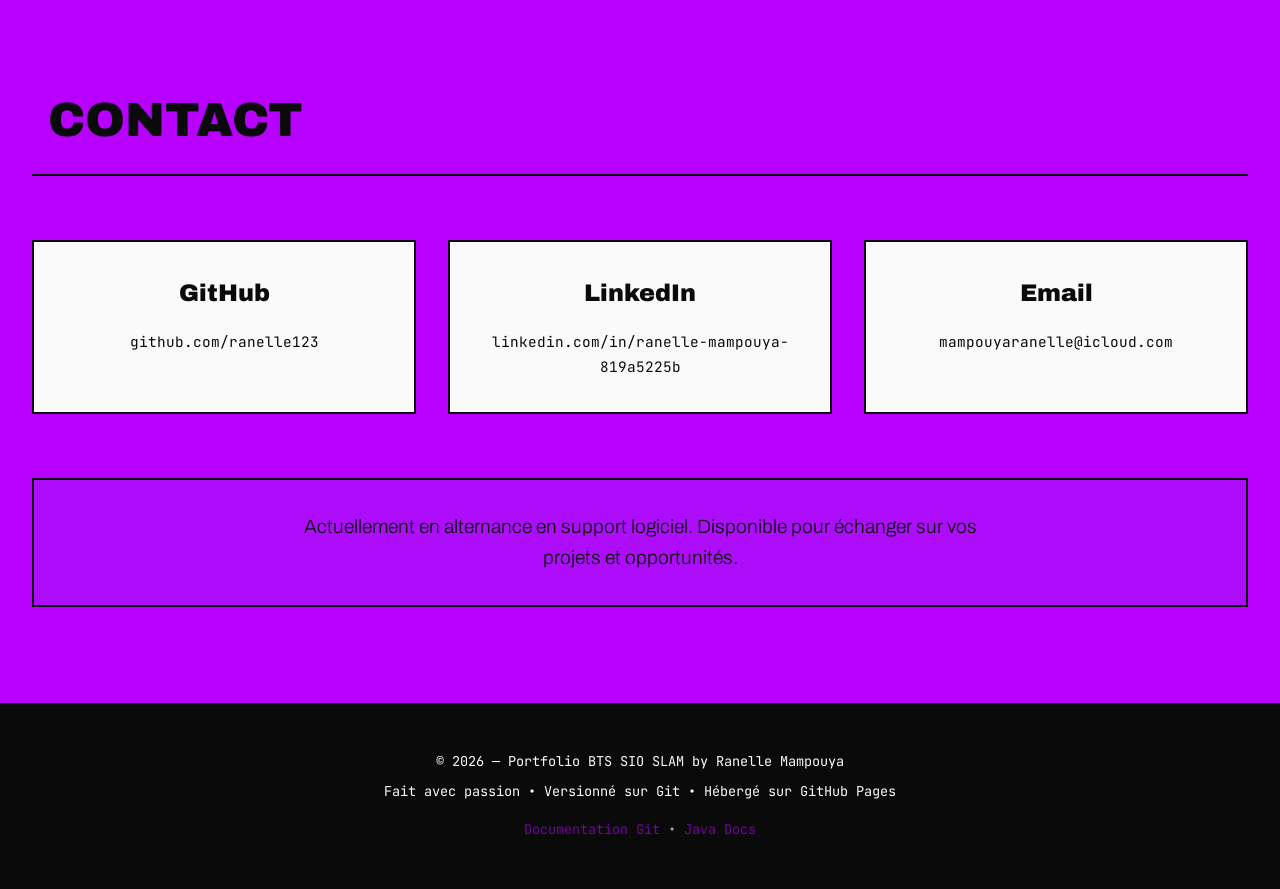
==== commit aa2a8781: "update" ====
--- a/index.html
+++ b/index.html
@@ -15,6 +15,7 @@
         <div class="hero-content">
             <div class="hero-header">
                 <img src="images/Ranelle.png" alt="Ranelle Mampouya" class="hero-image">
+                <img src="images/MonQrCode.jpg" alt="QR code de mon portfolio" class="hero-qr-code">
                 <h1>
                     <span>Bienvenue</span>
                     <span>Sur mon</span>
@@ -548,7 +549,7 @@
     <!-- COMPÉTENCES SECTION -->
     <section id="competences" class="fade-in">
         <div class="section-header">
-            <span class="section-number">[06]</span>
+            <span class="section-number"></span>
             <h2 class="section-title">Compétences</h2>
         </div>
 
@@ -556,10 +557,9 @@
             <div style="border-left: 4px solid var(--accent); padding: 1.5rem; background: rgba(0,255,157,0.05);">
                 <h3 style="font-size: 1.5rem; margin-bottom: 1rem; font-weight: 900;">Développement</h3>
                 <ul style="line-height: 2;">
-                    <li>Java (POO, Collections, Streams)</li>
-                    <li>SQL (MySQL, Requêtes avancées)</li>
-                    <li>UML (Diagrammes de classes, séquence)</li>
-                    <li>Algorithmie & Complexité</li>
+                    <li>Le développement  d’application</li>
+                    <li>Gestion des réseaux</li>
+                    <li>Administration des systèmes</li>
                 </ul>
             </div>
 
@@ -568,8 +568,8 @@
                 <ul style="line-height: 2;">
                     <li>Git & GitHub (Commits atomiques)</li>
                     <li>Eclipse IDE</li>
-                    <li>Maven / Gestion dépendances</li>
-                    <li>Tests Unitaires (JUnit)</li>
+                    <li>Vscode</li>
+                    
                 </ul>
             </div>
 
@@ -611,7 +611,7 @@
 
         <div style="text-align: center; margin-top: 4rem; padding: 2rem; border: var(--border); background: rgba(0,255,157,0.05);">
             <p style="font-size: 1.2rem; font-weight: 300; max-width: 700px; margin: 0 auto;">
-                Actuellement en recherche d'alternance en développement logiciel. 
+                Actuellement en alternance en support logiciel. 
                 Disponible pour échanger sur vos projets et opportunités.
             </p>
         </div>
--- a/Ranelle.css
+++ b/Ranelle.css
@@ -72,6 +72,19 @@
 	flex-shrink: 0;
 }
 
+.hero-qr-code {
+	align-self: flex-start;
+	margin-top: 2.5rem;
+	width: 6rem;
+	height: 6rem;
+	padding: 0.3rem;
+	border: 2px solid var(--noir);
+	border-radius: 8px;
+	background: var(--blanc);
+	object-fit: contain;
+	flex-shrink: 0;
+}
+
 .hero h1 {
 	font-size: clamp(2.5rem, 8vw, 7rem);
 	font-weight: 900;
@@ -79,7 +92,7 @@
 	margin-bottom: 0;
 	text-transform: uppercase;
 	margin-left: auto;
-	margin-right: -35rem;
+	margin-right: -8rem;
 	color: var(--noir);
 }
 
@@ -562,6 +575,11 @@
 @media (max-width: 768px) {
 	.hero h1 {
 		font-size: 3rem;
+	}
+
+	.hero-qr-code {
+		width: 5rem;
+		height: 5rem;
 	}
     
 	.section-title {
@@ -588,7 +606,3 @@
 	opacity: 1;
 	transform: translateY(0);
 }
-
-
-
-
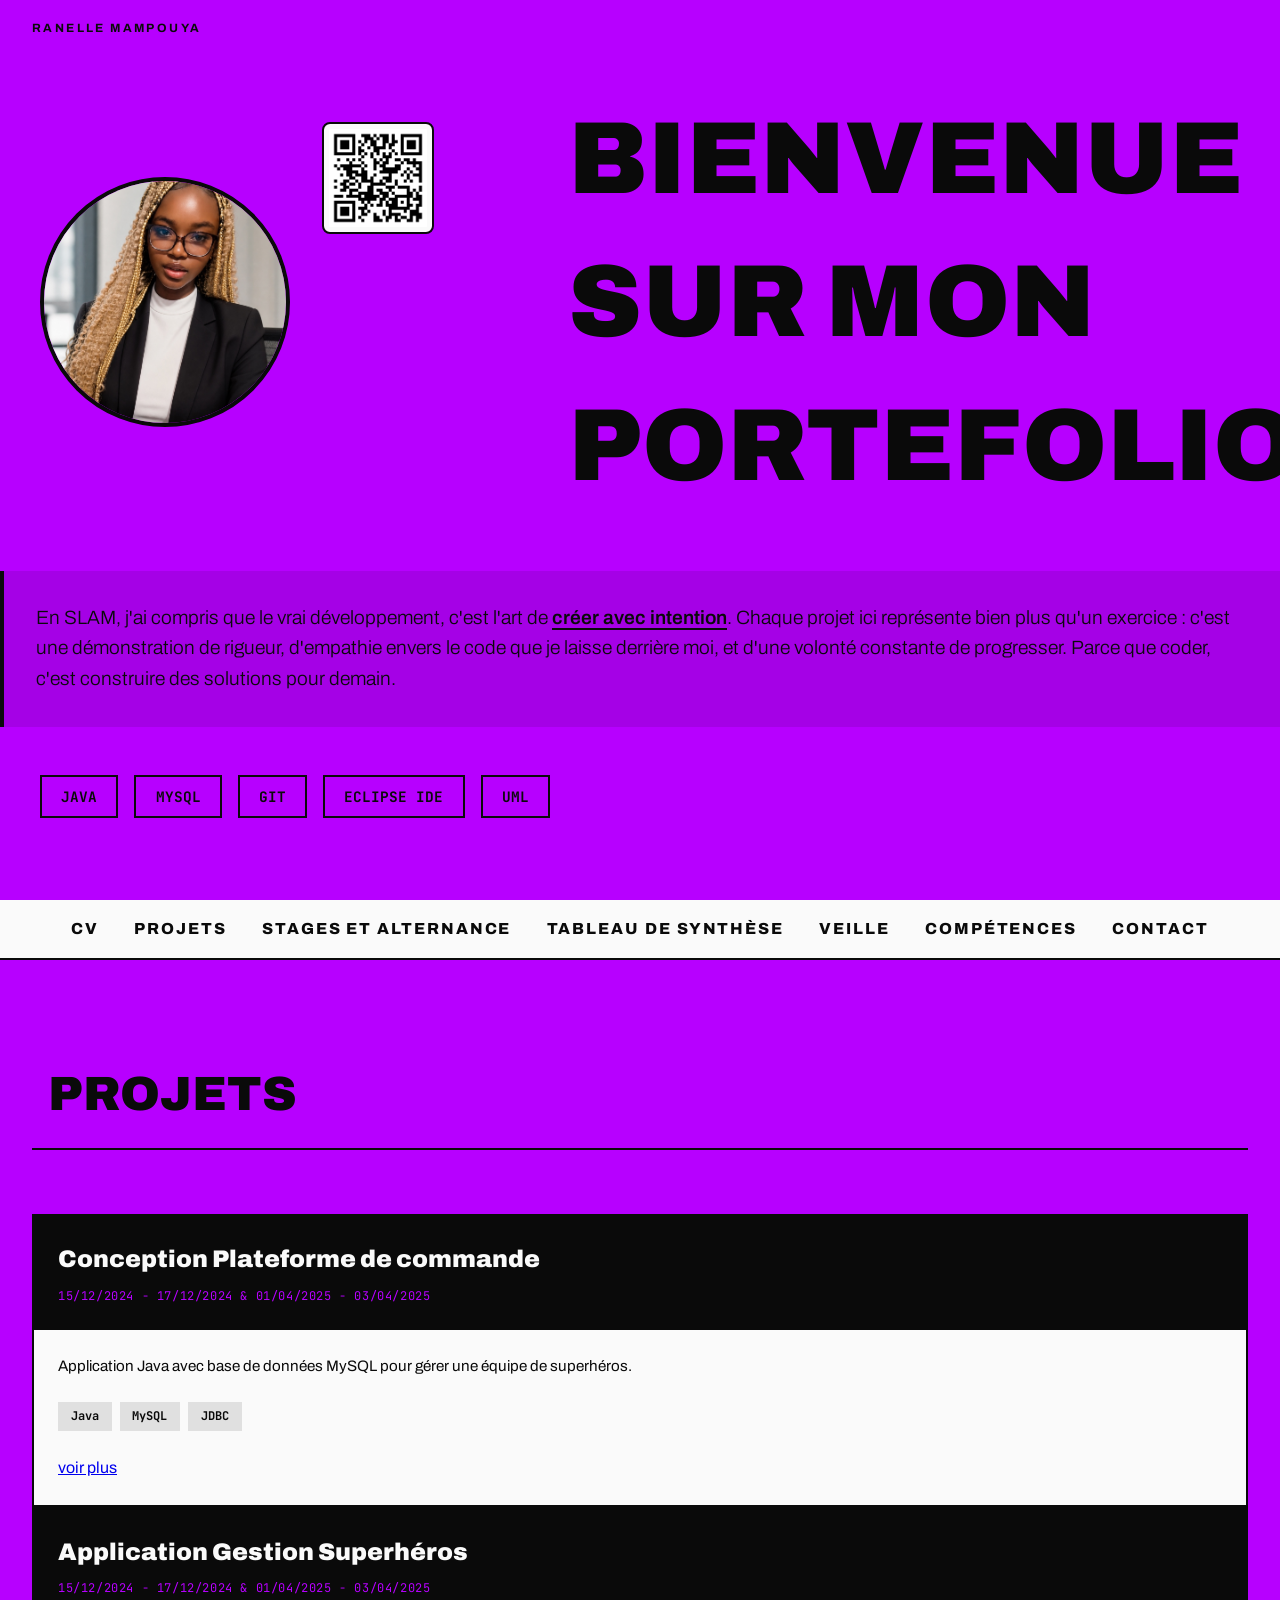
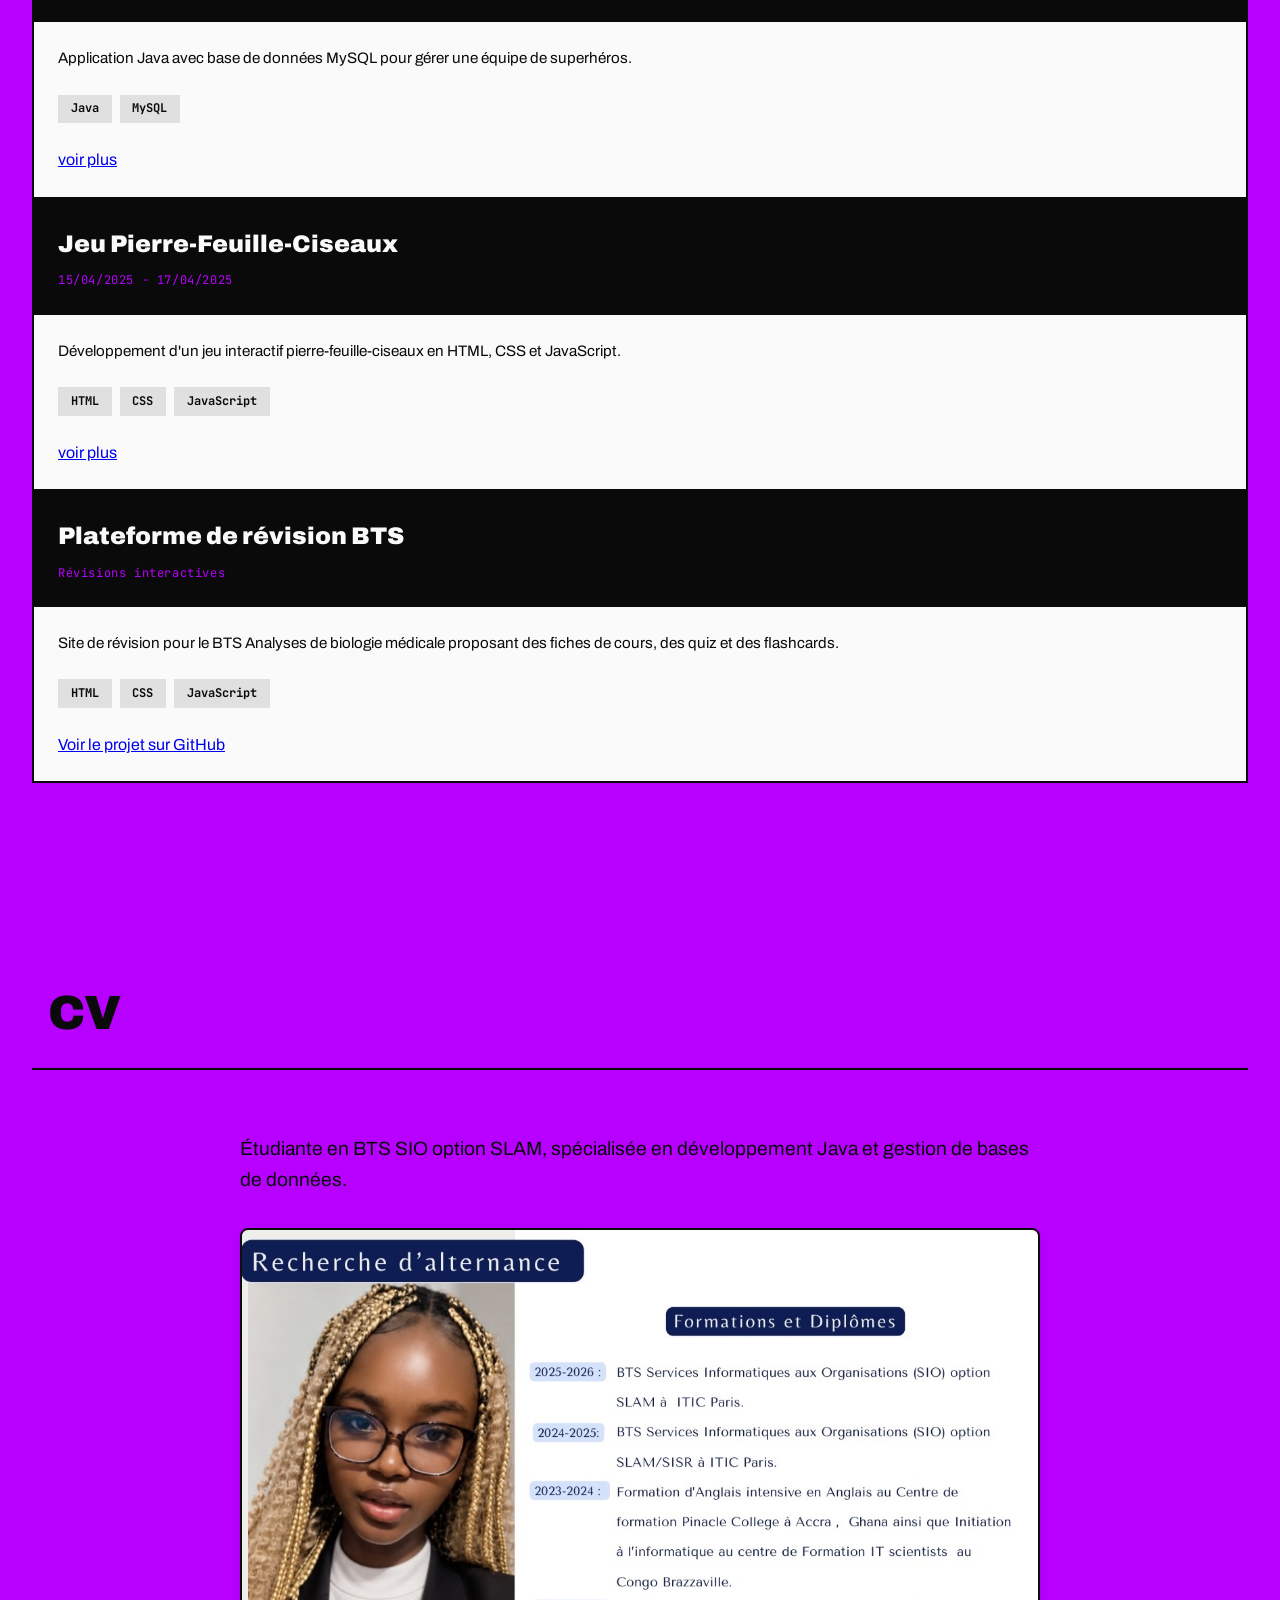
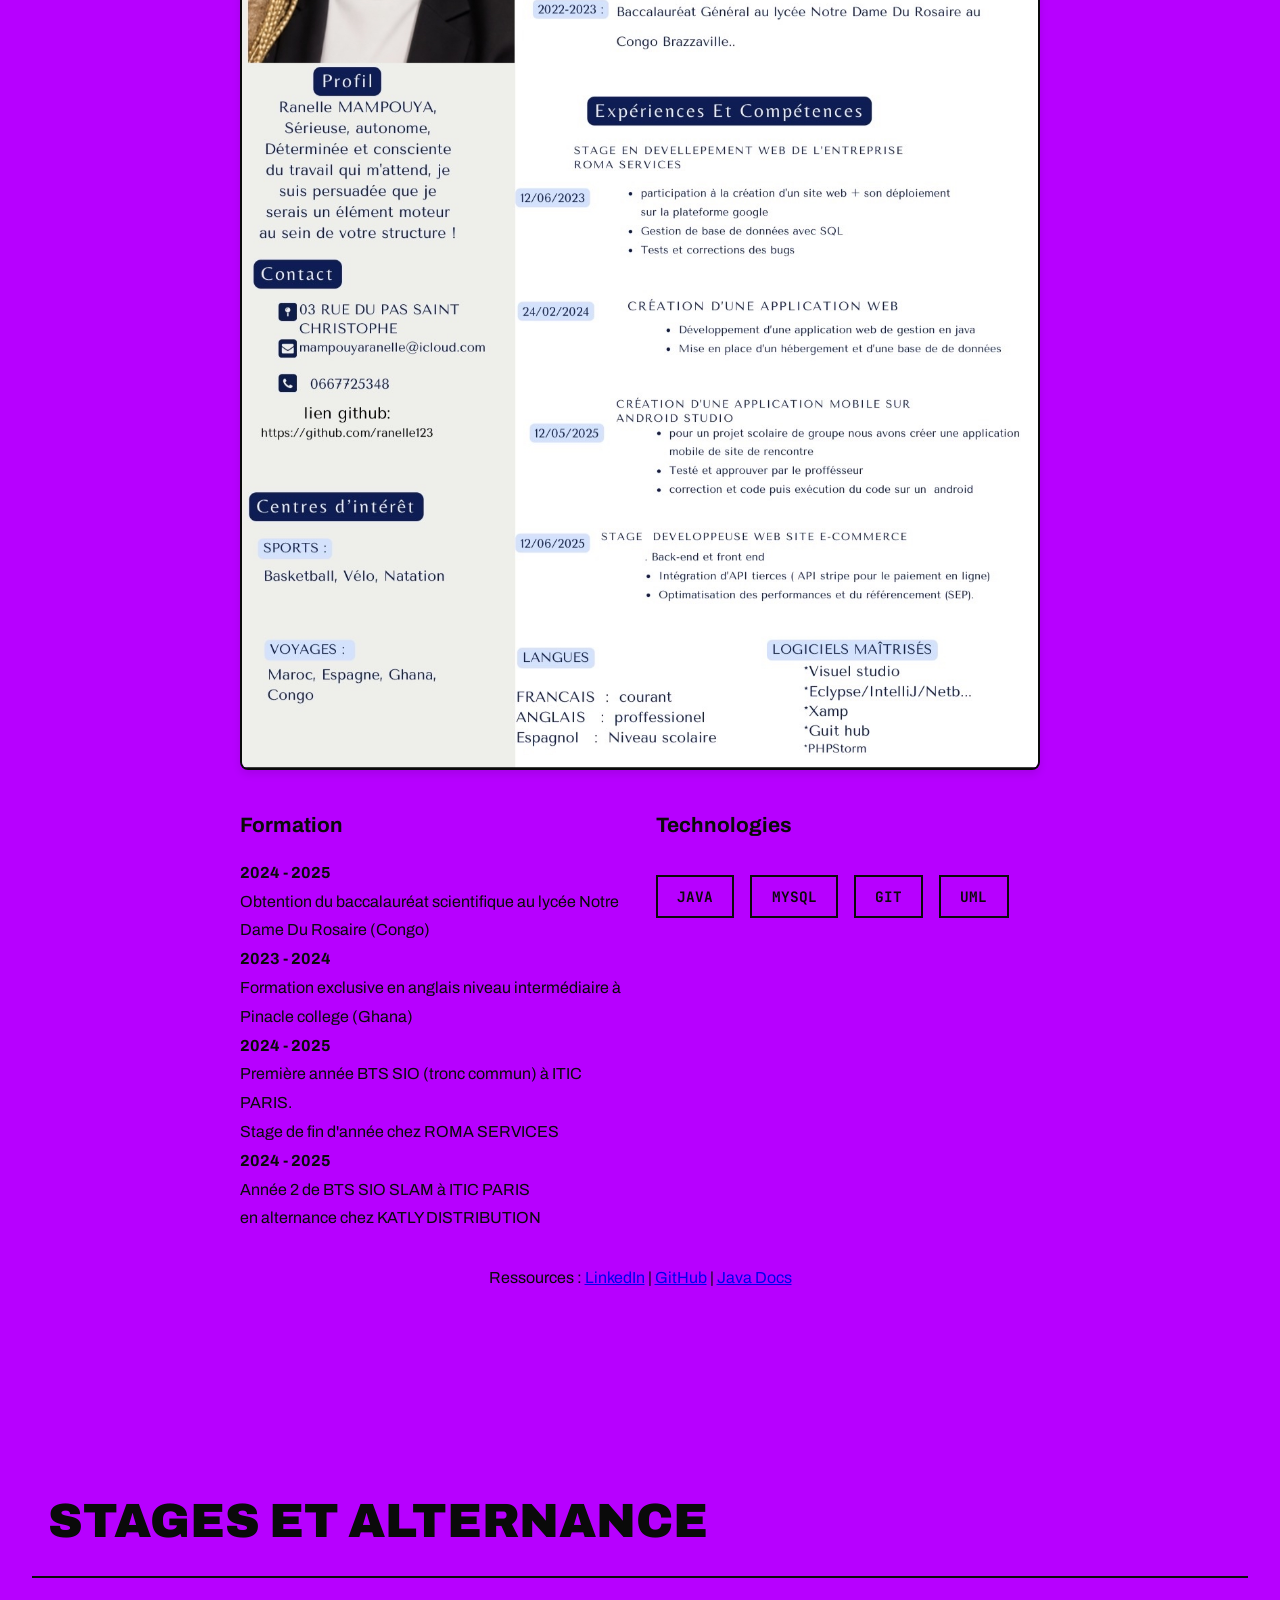
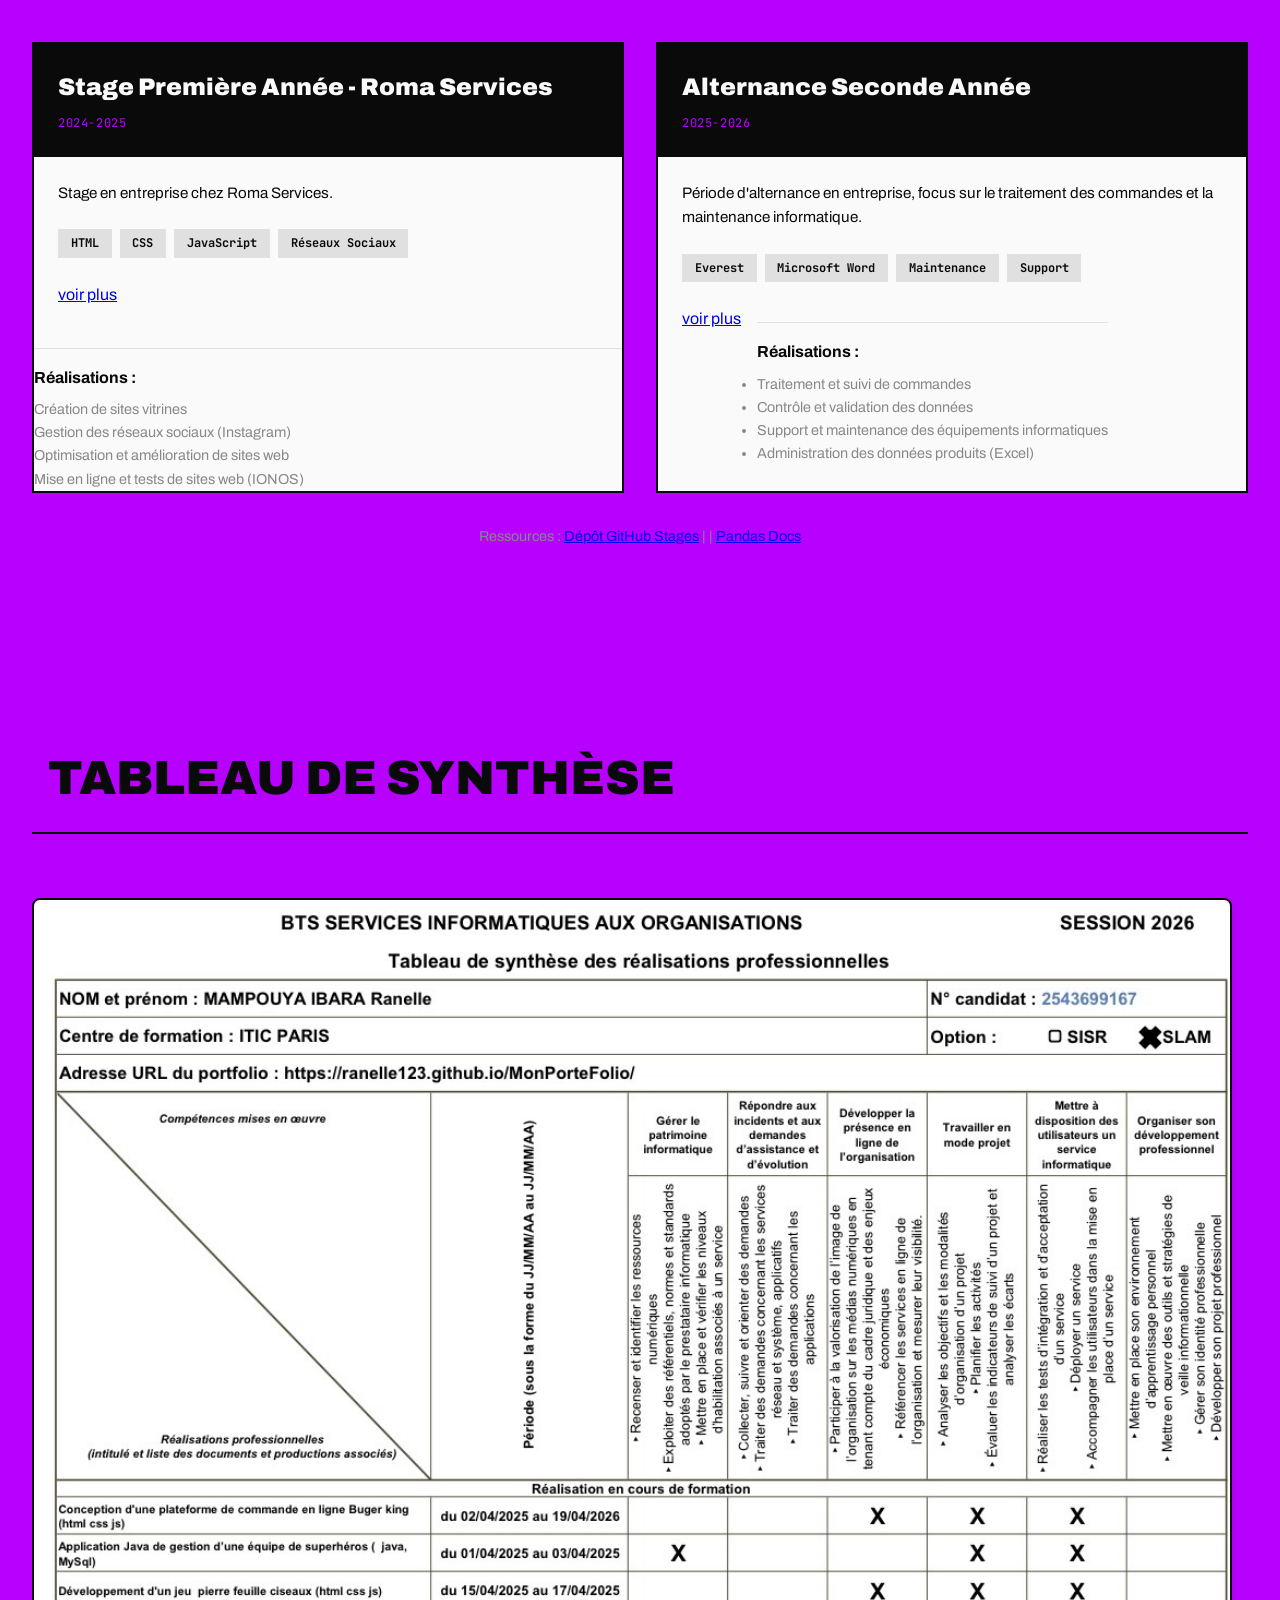
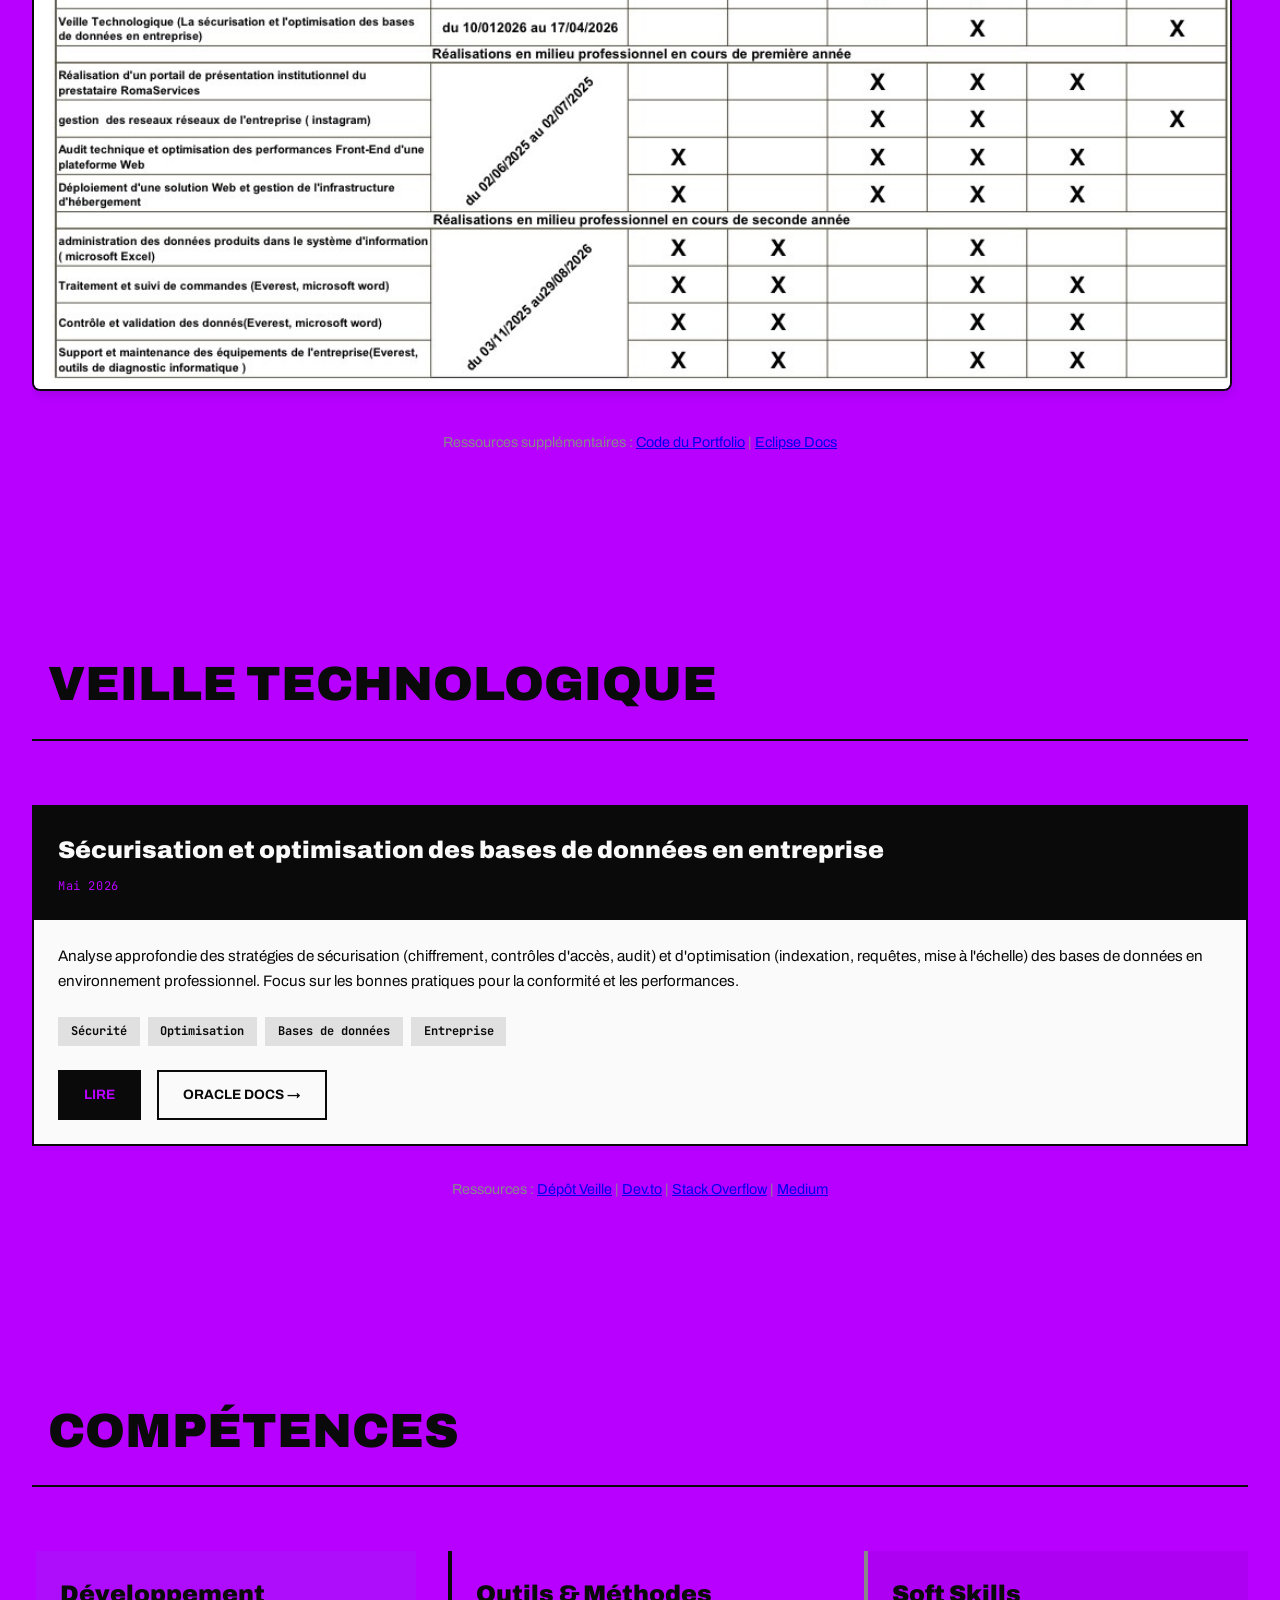
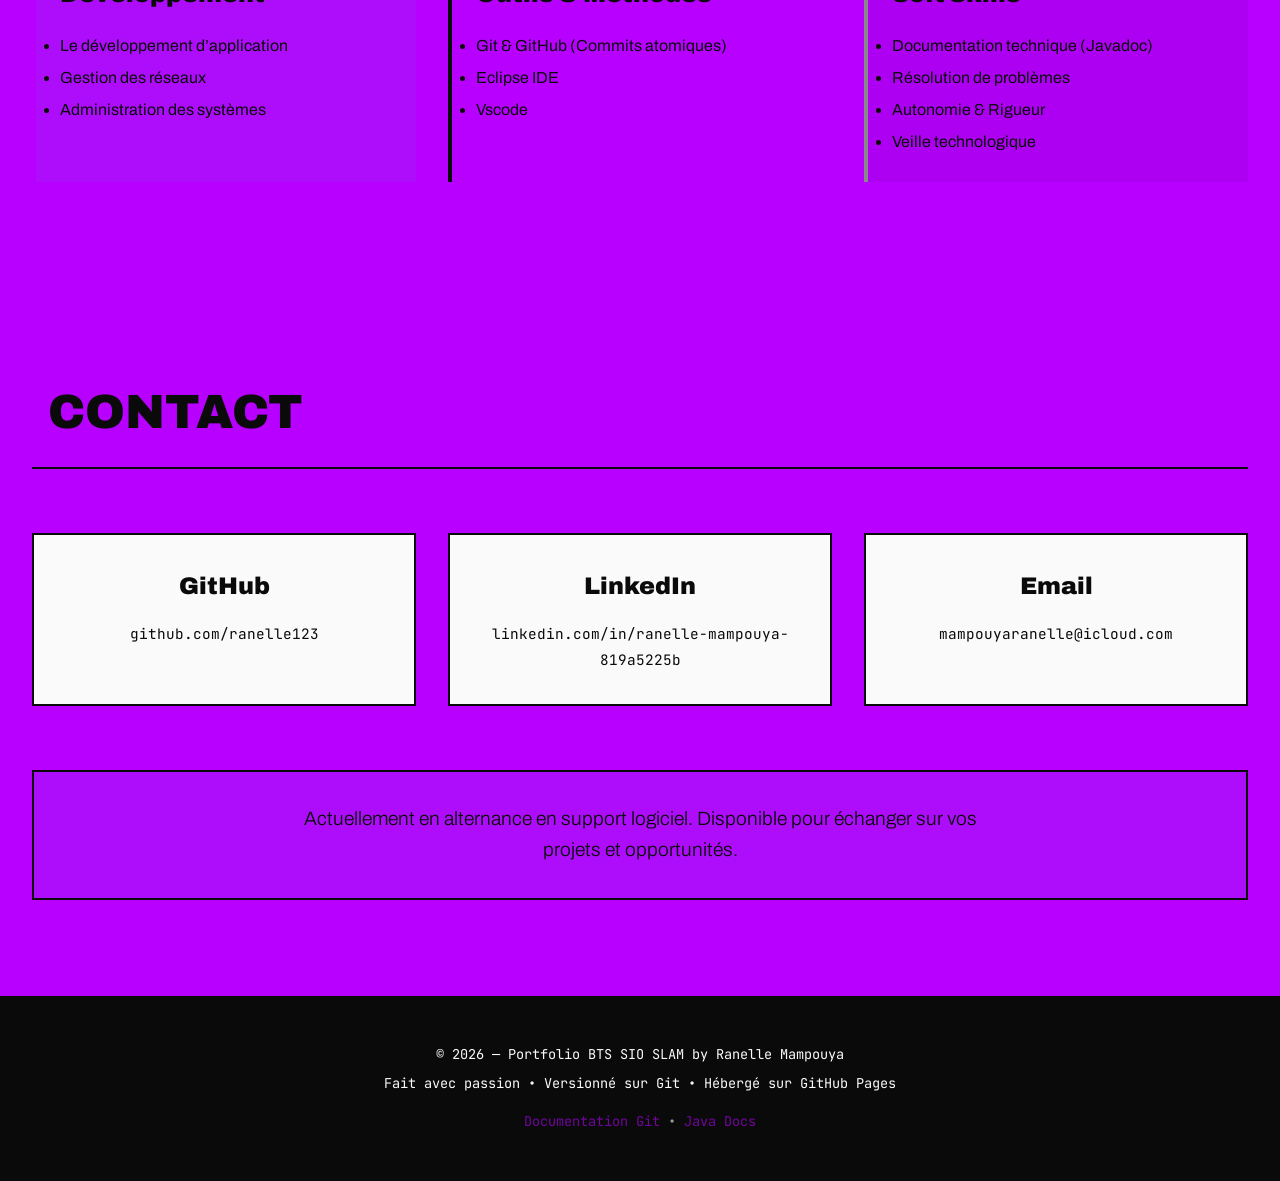
==== commit b6eb7967: "update" ====
--- a/index.html
+++ b/index.html
@@ -125,6 +125,27 @@
                 </div>
             </article>
 
+            <!-- PROJET 4: Plateforme de révision BTS -->
+            <article class="project-card">
+                <div class="project-header">
+                    <h3 class="project-title">Plateforme de révision BTS</h3>
+                    <p class="project-competences">Révisions interactives</p>
+                </div>
+                <div class="project-body">
+                    <p class="project-description">
+                        Site de révision pour le BTS Analyses de biologie médicale proposant des fiches de cours, des quiz et des flashcards.
+                    </p>
+                    <div class="project-tech">
+                        <span class="tech-tag">HTML</span>
+                        <span class="tech-tag">CSS</span>
+                        <span class="tech-tag">JavaScript</span>
+                    </div>
+                    <div class="project-actions">
+                        <a href="https://github.com/ranelle123/ProjetRevision" target="_blank" rel="noopener noreferrer">Voir le projet sur GitHub</a>
+                    </div>
+                </div>
+            </article>
+
            
         </div>
     </section>
--- a/Ranelle.css
+++ b/Ranelle.css
@@ -75,8 +75,8 @@
 .hero-qr-code {
 	align-self: flex-start;
 	margin-top: 2.5rem;
-	width: 6rem;
-	height: 6rem;
+	width: 7rem;
+	height: 7rem;
 	padding: 0.3rem;
 	border: 2px solid var(--noir);
 	border-radius: 8px;
@@ -578,8 +578,8 @@
 	}
 
 	.hero-qr-code {
-		width: 5rem;
-		height: 5rem;
+		width: 6rem;
+		height: 6rem;
 	}
     
 	.section-title {
